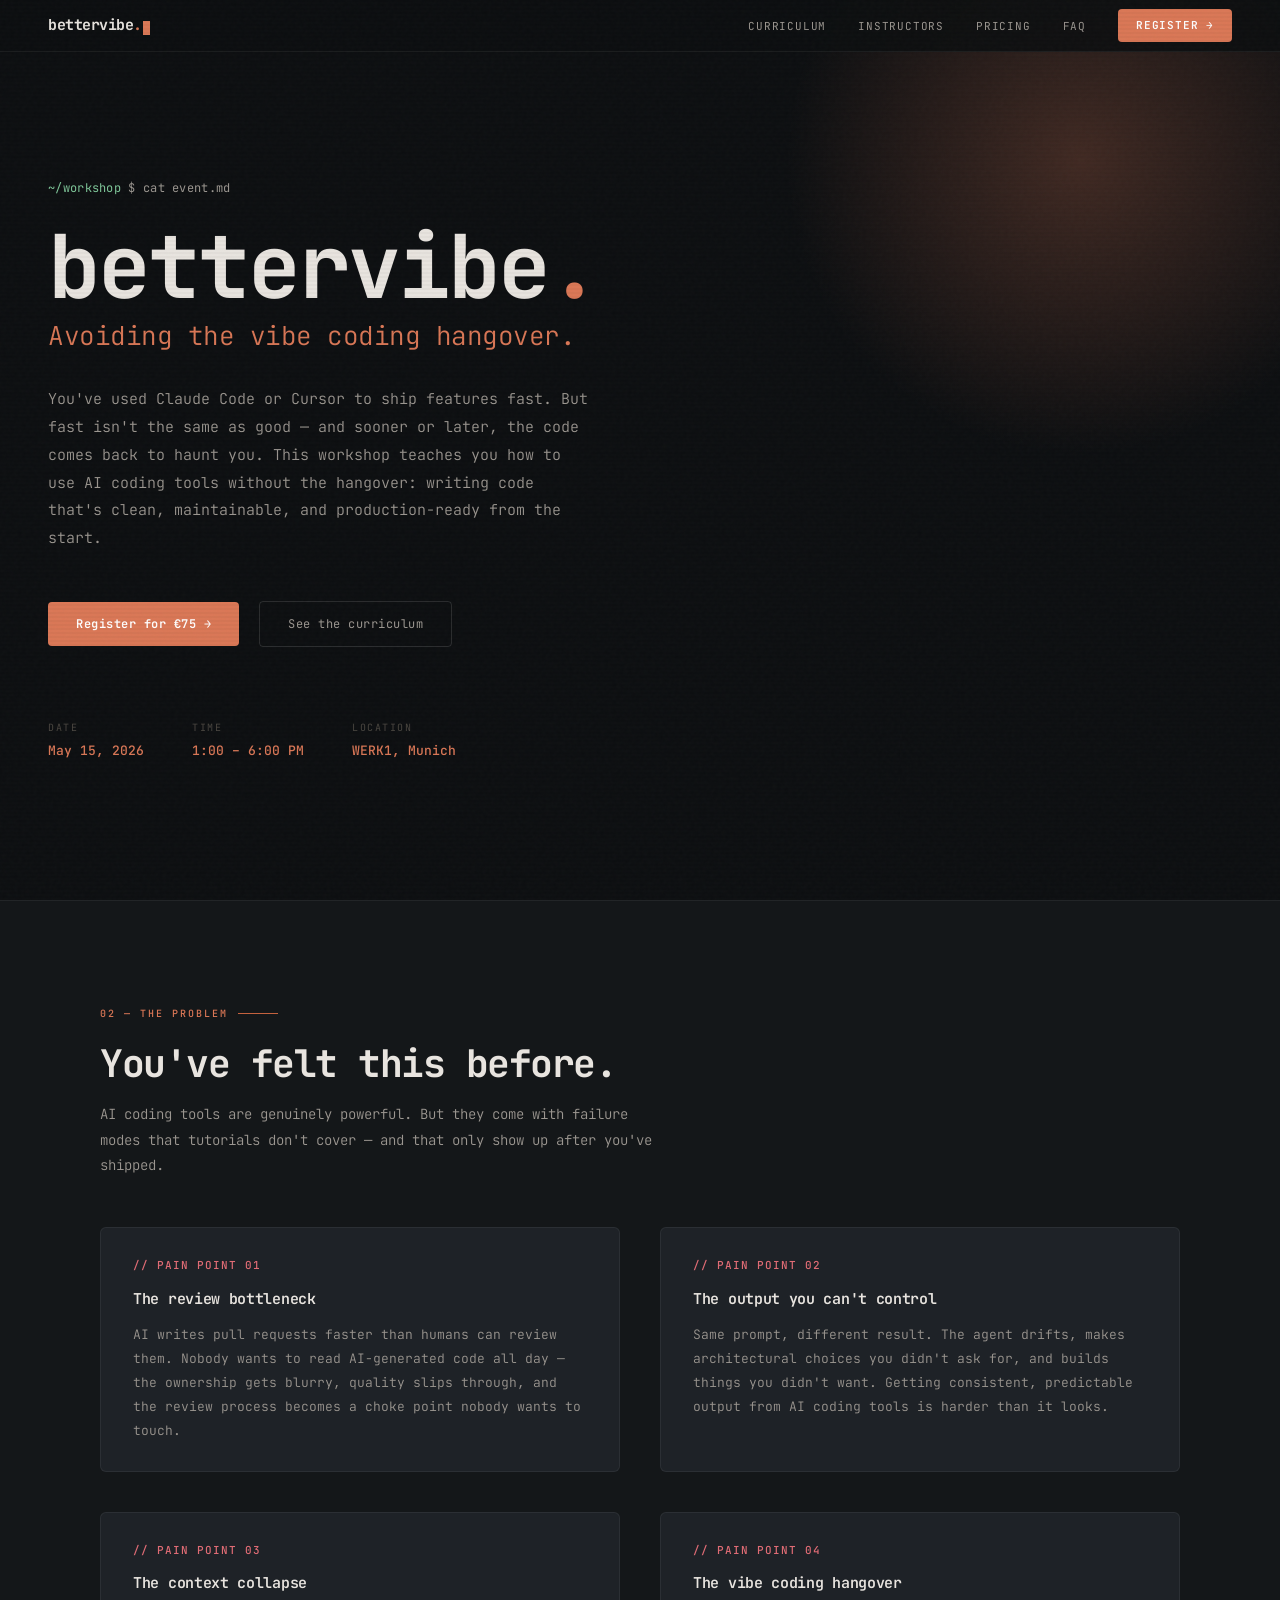
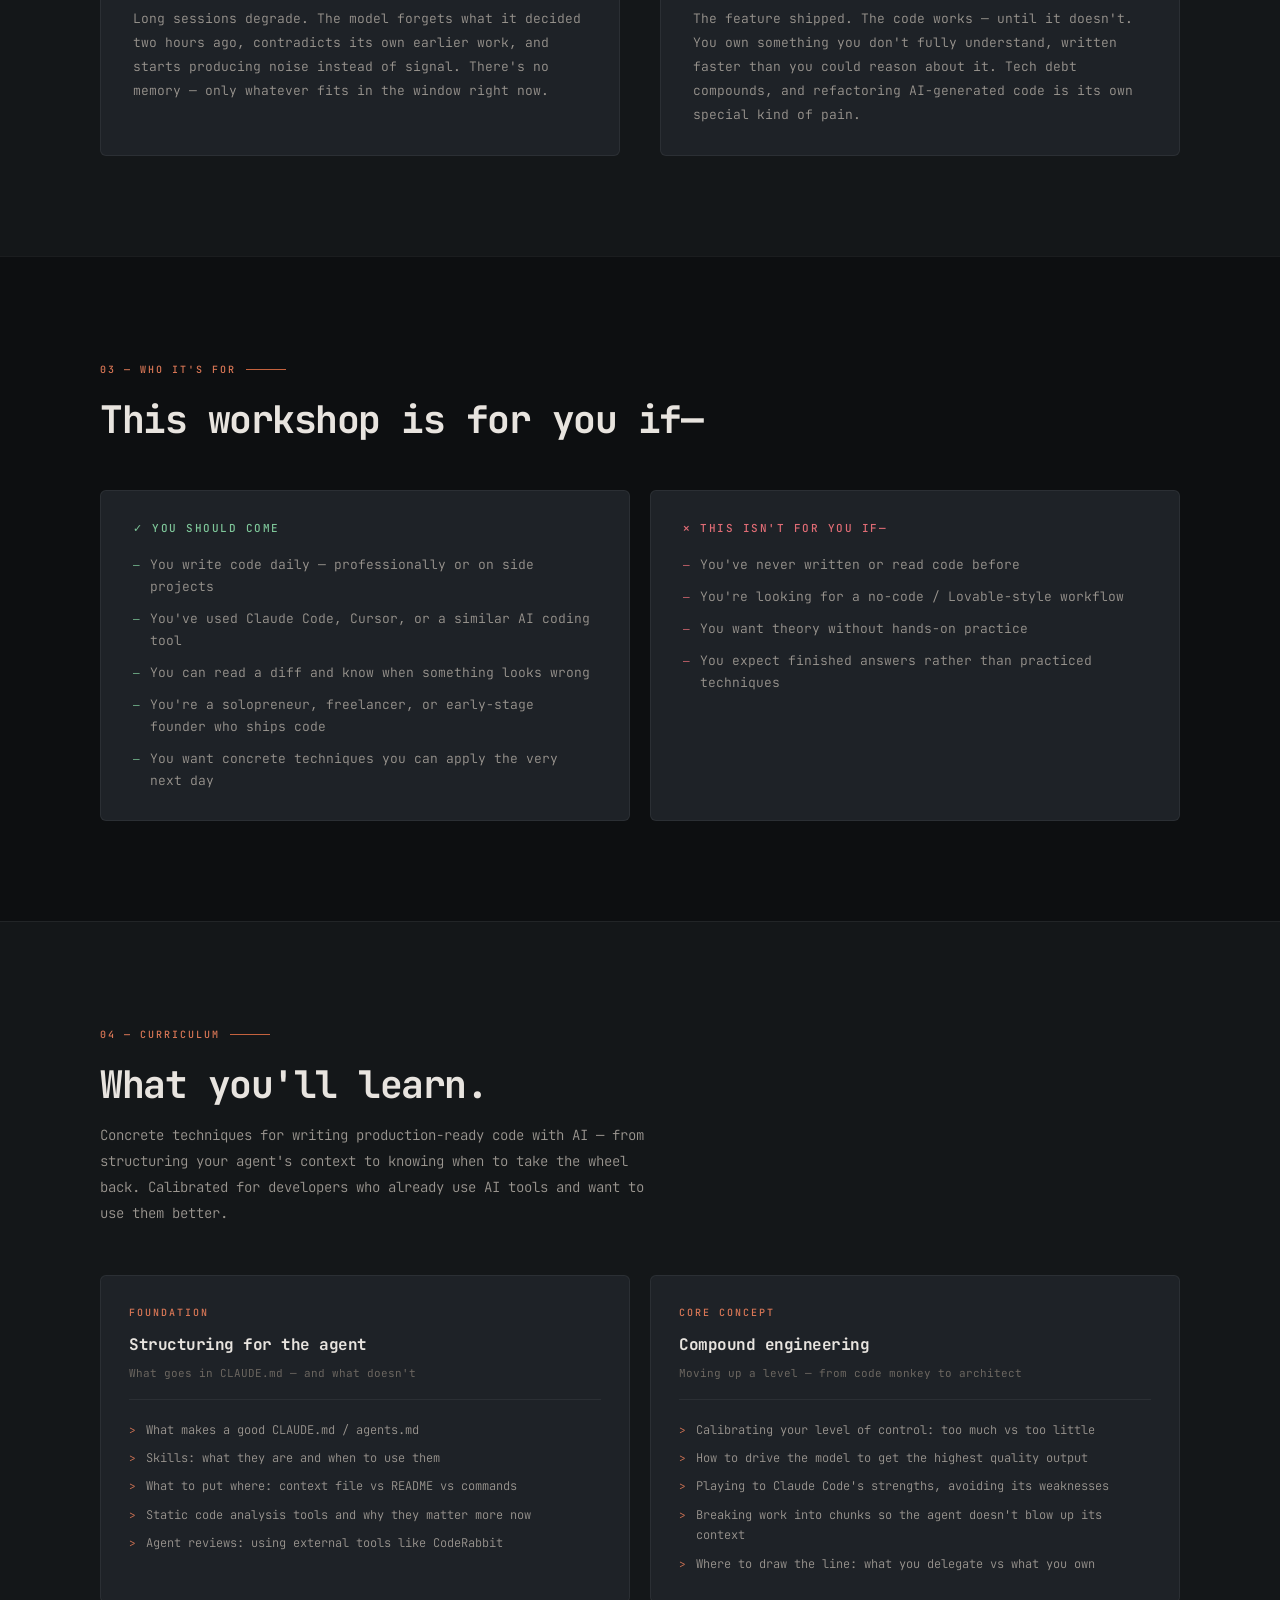
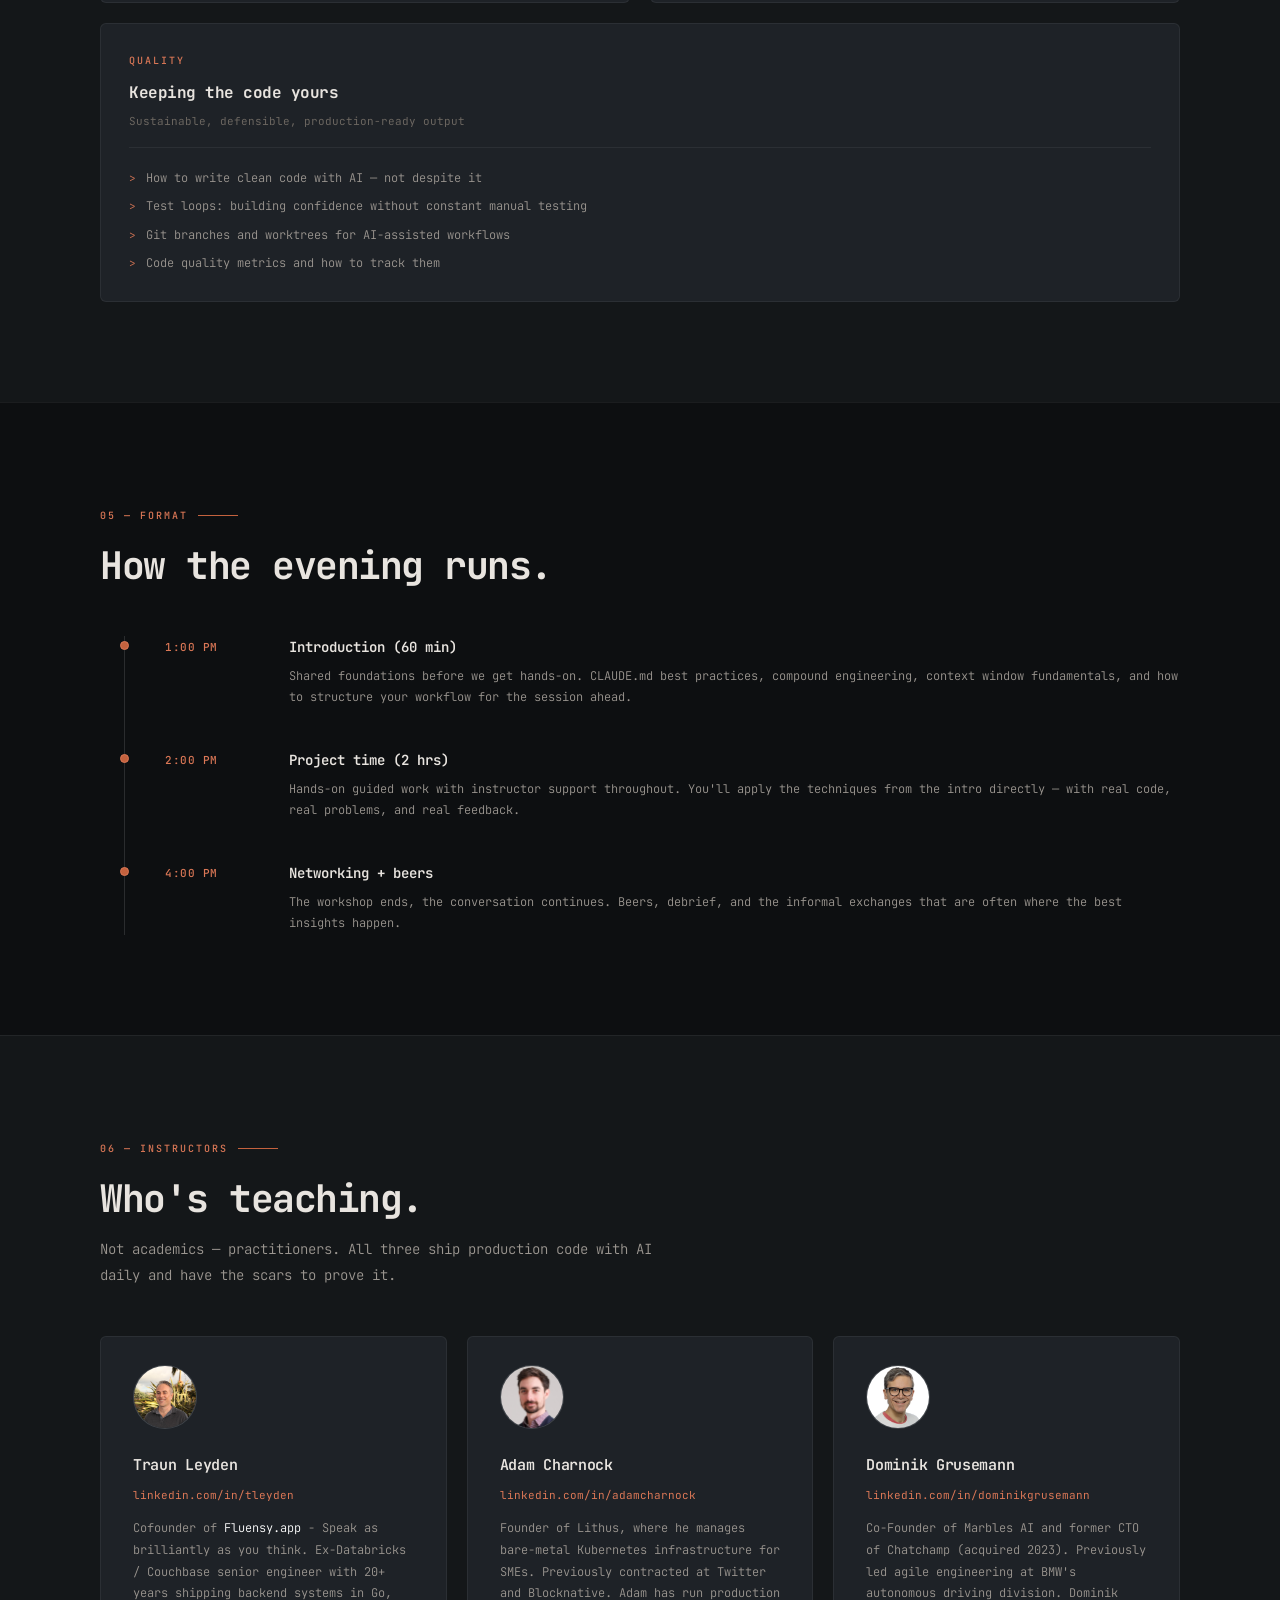
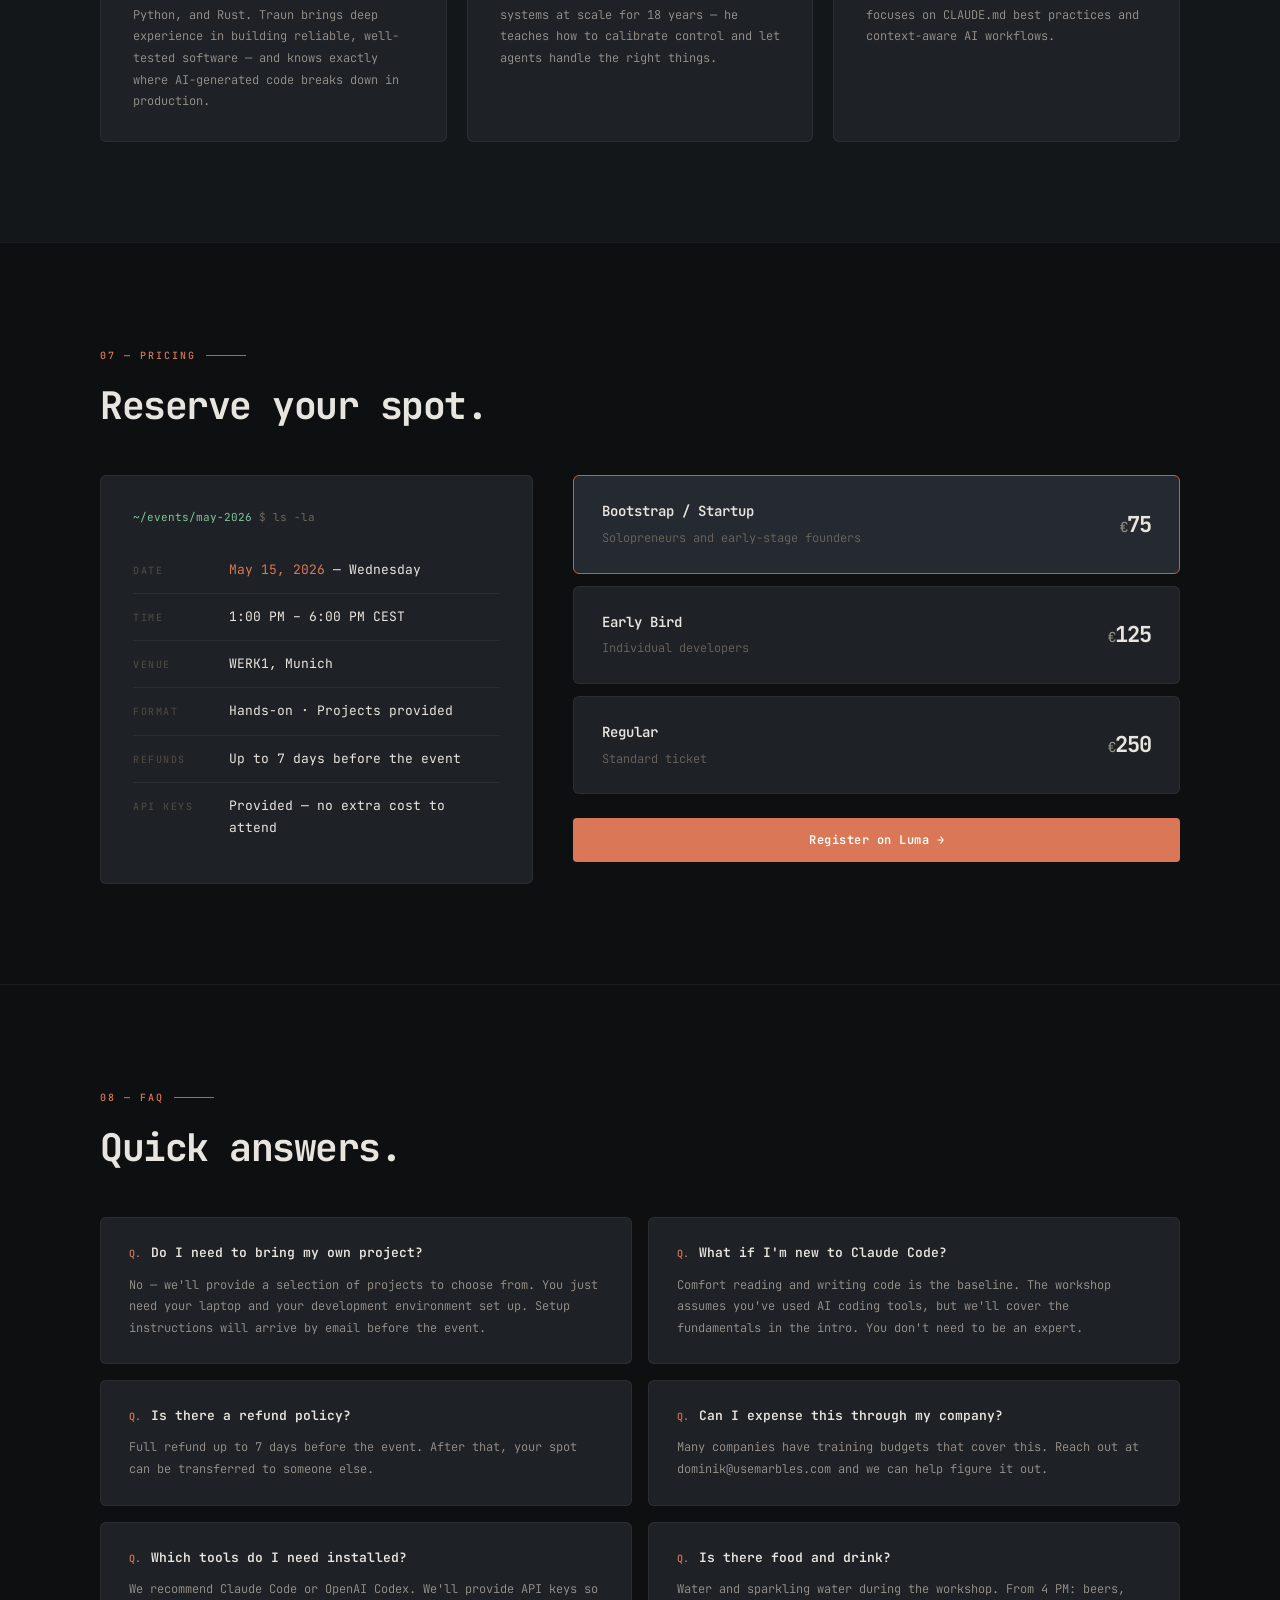
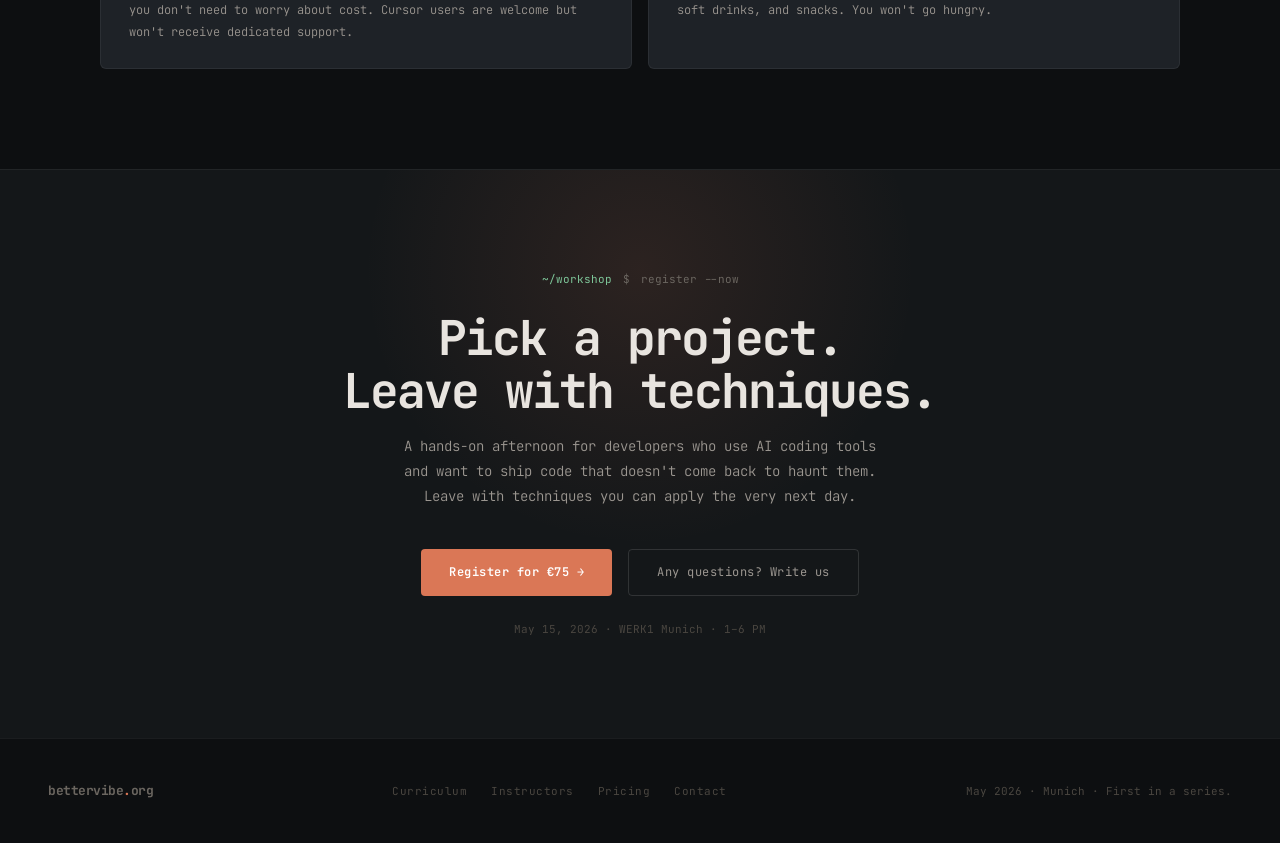
==== index.html @ 3767f537 "fix: correct navigation link and remove community section - update logo link to navigate to hero sec" ====
<!DOCTYPE html>
<html lang="en">
<head>
<meta charset="UTF-8">
<meta name="viewport" content="width=device-width, initial-scale=1.0">
<title>bettervibe — Write Production-Ready Code with AI</title>
<meta name="description" content="Avoiding the vibe coding hangover. A hands-on workshop for developers who use AI coding tools and want to ship production-ready code. May 15, 2026 · WERK1, Munich.">

<!-- Open Graph -->
<meta property="og:type"        content="website">
<meta property="og:url"         content="https://bettervibe.org">
<meta property="og:title"       content="bettervibe — Write Production-Ready Code with AI">
<meta property="og:description" content="Avoiding the vibe coding hangover. A hands-on workshop for developers who use Claude Code, Cursor, or similar AI tools. May 15, 2026 · WERK1, Munich.">
<meta property="og:image"       content="https://bettervibe.org/public/og-image.png">
<meta property="og:image:width"  content="1200">
<meta property="og:image:height" content="630">
<meta property="og:locale"      content="en_DE">
<meta property="og:site_name"   content="bettervibe">

<!-- Twitter / X Card -->
<meta name="twitter:card"        content="summary_large_image">
<meta name="twitter:title"       content="bettervibe — Write Production-Ready Code with AI">
<meta name="twitter:description" content="Avoiding the vibe coding hangover. Hands-on workshop · May 15, 2026 · WERK1, Munich.">
<meta name="twitter:image"       content="https://bettervibe.org/public/twitter-card.png">

<!-- Favicons -->
<link rel="icon"             type="image/svg+xml"  href="/public/favicon.svg">
<link rel="icon"             type="image/png" sizes="32x32" href="/public/favicon-32x32.png">
<link rel="icon"             type="image/png" sizes="16x16" href="/public/favicon-16x16.png">
<link rel="apple-touch-icon" sizes="180x180"  href="/public/apple-touch-icon.png">
<link rel="manifest"         href="/public/site.webmanifest">
<meta name="theme-color"    content="#0D0F11">

<link href="https://fonts.googleapis.com/css2?family=JetBrains+Mono:wght@300;400;500;600;700&display=swap" rel="stylesheet">
<style>
  :root {
    --bg-primary: #0D0F11;
    --bg-secondary: #141719;
    --bg-tertiary: #1A1D21;
    --bg-card: #1E2227;
    --bg-elevated: #252A30;
    --amber: #DA7756;
    --amber-light: #E8956F;
    --amber-dim: #C4623E;
    --amber-glow: rgba(218, 119, 86, 0.12);
    --amber-glow-strong: rgba(218, 119, 86, 0.25);
    --text-primary: #E8E4DF;
    --text-secondary: #9B9690;
    --text-tertiary: #6B6660;
    --text-muted: #4A4640;
    --green: #7EC699;
    --blue: #6BA3BE;
    --red: #E06C75;
    --border: rgba(255,255,255,0.06);
    --border-strong: rgba(255,255,255,0.12);
    --font: 'JetBrains Mono', monospace;
    --radius: 6px;
    --ease: cubic-bezier(0.4, 0, 0.2, 1);
  }

  a {
    color: #fff;
    text-decoration: none;
  }
  
  a:visited {
    color: #fff;
  }
  
  a:hover {
    color: var(--amber); /* optional hover color */
  }
  
  a:active {
    color: var(--amber-light);
  }

  *, *::before, *::after { margin: 0; padding: 0; box-sizing: border-box; }

  html {
    scroll-behavior: smooth;
    scrollbar-width: thin;
    scrollbar-color: var(--text-muted) var(--bg-secondary);
  }

  body {
    font-family: var(--font);
    background: var(--bg-primary);
    color: var(--text-primary);
    line-height: 1.7;
    font-size: 14px;
    -webkit-font-smoothing: antialiased;
    overflow-x: hidden;
  }

  /* ── CRT TEXTURE ── */
  body::before {
    content: '';
    position: fixed; inset: 0;
    background-image: url("data:image/svg+xml,%3Csvg viewBox='0 0 256 256' xmlns='http://www.w3.org/2000/svg'%3E%3Cfilter id='n'%3E%3CfeTurbulence type='fractalNoise' baseFrequency='0.9' numOctaves='4' stitchTiles='stitch'/%3E%3C/filter%3E%3Crect width='100%25' height='100%25' filter='url(%23n)' opacity='0.025'/%3E%3C/svg%3E");
    pointer-events: none; z-index: 9999;
  }

  /* ── SCANLINES ── */
  body::after {
    content: '';
    position: fixed; inset: 0;
    background: repeating-linear-gradient(0deg, transparent, transparent 2px, rgba(0,0,0,0.025) 2px, rgba(0,0,0,0.025) 4px);
    pointer-events: none; z-index: 9998;
  }

  /* ────────────────────────────────────────────
     NAV
  ──────────────────────────────────────────── */
  nav {
    position: fixed; top: 0; left: 0; right: 0; z-index: 100;
    background: rgba(13,15,17,0.88);
    backdrop-filter: blur(20px);
    border-bottom: 1px solid var(--border);
    height: 52px;
    display: flex; align-items: center; justify-content: space-between;
    padding: 0 48px;
  }

  .nav-logo {
    font-size: 15px; font-weight: 700; letter-spacing: -0.5px;
    color: var(--text-primary); text-decoration: none;
  }
  .nav-logo .dot { color: var(--amber); }
  .nav-logo .cursor {
    display: inline-block; width: 7px; height: 14px;
    background: var(--amber); margin-left: 1px;
    animation: blink 1s step-end infinite; vertical-align: text-bottom;
  }

  .nav-links {
    display: flex; gap: 32px; list-style: none; align-items: center;
  }
  .nav-links a {
    color: var(--text-secondary); text-decoration: none;
    font-size: 11px; font-weight: 400; letter-spacing: 0.8px; text-transform: uppercase;
    transition: color 0.2s var(--ease);
  }
  .nav-links a:hover { color: var(--amber); }

  .nav-cta {
    display: inline-flex; align-items: center;
    padding: 7px 18px;
    background: var(--amber); color: #fff !important;
    border-radius: 4px; font-size: 11px !important; font-weight: 600 !important;
    letter-spacing: 0.5px; text-transform: uppercase !important;
    transition: background 0.2s var(--ease) !important;
  }
  .nav-cta:hover { background: var(--amber-light) !important; color: #fff !important; }

  @keyframes blink { 50% { opacity: 0; } }

  /* ────────────────────────────────────────────
     SHARED LAYOUT
  ──────────────────────────────────────────── */
  section { padding: 100px 48px; border-top: 1px solid var(--border); position: relative; }

  .section-label {
    display: inline-flex; align-items: center; gap: 10px;
    font-size: 10px; font-weight: 500; letter-spacing: 2px; text-transform: uppercase;
    color: var(--amber); margin-bottom: 20px;
  }
  .section-label::after {
    content: ''; width: 40px; height: 1px; background: var(--amber-dim);
  }

  .section-title {
    font-size: clamp(26px, 3.5vw, 38px); font-weight: 700;
    letter-spacing: -1.5px; line-height: 1.15; color: var(--text-primary);
    margin-bottom: 16px;
  }

  .section-desc {
    font-size: 14px; color: var(--text-secondary); font-weight: 300;
    max-width: 560px; line-height: 1.85;
  }

  .max-w { max-width: 1080px; margin: 0 auto; }

  /* ────────────────────────────────────────────
     01 · HERO
  ──────────────────────────────────────────── */
  #hero {
    min-height: 100vh;
    display: flex; align-items: center;
    padding: 120px 48px 80px;
    border-top: none;
    position: relative; overflow: hidden;
  }

  .hero-glow {
    position: absolute; top: -160px; right: -120px;
    width: 640px; height: 640px;
    background: radial-gradient(circle, var(--amber-glow-strong) 0%, transparent 65%);
    pointer-events: none;
  }

  .hero-inner { max-width: 760px; }

  .hero-prompt {
    font-size: 12px; color: var(--text-tertiary); margin-bottom: 24px; letter-spacing: 0.3px;
  }
  .hero-prompt .path { color: var(--green); }
  .hero-prompt .cmd { color: var(--text-secondary); }

  .hero-wordmark {
    font-size: clamp(52px, 7vw, 88px); font-weight: 700;
    letter-spacing: -3px; line-height: 1; color: var(--text-primary);
    margin-bottom: 4px;
  }
  .hero-wordmark .dot { color: var(--amber); }

  .hero-tagline {
    font-size: clamp(18px, 2.2vw, 26px); font-weight: 300;
    color: var(--amber); letter-spacing: -0.5px; margin-bottom: 28px;
  }

  .hero-desc {
    font-size: 15px; color: var(--text-secondary); font-weight: 300;
    max-width: 540px; line-height: 1.85; margin-bottom: 48px;
  }

  .hero-actions {
    display: flex; align-items: center; gap: 20px; flex-wrap: wrap;
  }

  .btn-primary {
    display: inline-flex; align-items: center; gap: 8px;
    padding: 12px 28px; background: var(--amber); color: #fff;
    border: none; border-radius: 4px; cursor: pointer;
    font-family: var(--font); font-size: 12px; font-weight: 600; letter-spacing: 0.5px;
    text-decoration: none; transition: background 0.2s var(--ease);
  }
  .btn-primary:hover { background: var(--amber-light); }

  .btn-ghost {
    display: inline-flex; align-items: center; gap: 8px;
    padding: 12px 28px; background: transparent;
    border: 1px solid var(--border-strong); border-radius: 4px; cursor: pointer;
    font-family: var(--font); font-size: 12px; font-weight: 400; letter-spacing: 0.5px;
    color: var(--text-secondary); text-decoration: none;
    transition: border-color 0.2s var(--ease), color 0.2s var(--ease);
  }
  .btn-ghost:hover { border-color: var(--amber-dim); color: var(--amber); }

  .hero-meta {
    display: flex; gap: 48px; margin-top: 72px; flex-wrap: wrap;
  }
  .hero-meta-item .label {
    font-size: 10px; text-transform: uppercase; letter-spacing: 1.5px;
    color: var(--text-muted); margin-bottom: 4px;
  }
  .hero-meta-item .value {
    font-size: 13px; font-weight: 500; color: var(--amber);
  }

  /* ────────────────────────────────────────────
     02 · THE PROBLEM
  ──────────────────────────────────────────── */
  #problem { background: var(--bg-secondary); }

  .problem-grid {
    display: grid; grid-template-columns: 1fr 1fr; gap: 40px; margin-top: 48px;
  }

  .problem-card {
    background: var(--bg-card); border: 1px solid var(--border);
    border-radius: var(--radius); padding: 28px 32px;
    transition: border-color 0.2s var(--ease);
  }
  .problem-card:hover { border-color: var(--border-strong); }

  .problem-card .icon {
    font-size: 11px; font-weight: 500; letter-spacing: 1px; text-transform: uppercase;
    color: var(--red); margin-bottom: 12px;
  }
  .problem-card h3 {
    font-size: 15px; font-weight: 600; color: var(--text-primary);
    margin-bottom: 10px; letter-spacing: -0.3px;
  }
  .problem-card p { font-size: 13px; color: var(--text-secondary); font-weight: 300; line-height: 1.85; }

  /* ────────────────────────────────────────────
     03 · WHO IT'S FOR
  ──────────────────────────────────────────── */
  #audience { background: var(--bg-primary); }

  .audience-cols {
    display: grid; grid-template-columns: 1fr 1fr; gap: 20px; margin-top: 48px;
  }

  .audience-card {
    background: var(--bg-card); border: 1px solid var(--border);
    border-radius: var(--radius); padding: 28px 32px;
  }
  .audience-card h3 {
    font-size: 11px; font-weight: 500; letter-spacing: 1.5px; text-transform: uppercase;
    margin-bottom: 16px;
  }
  .audience-card.yes h3 { color: var(--green); }
  .audience-card.no  h3 { color: var(--red); }

  .audience-list {
    list-style: none; display: flex; flex-direction: column; gap: 10px;
  }
  .audience-list li {
    font-size: 13px; color: var(--text-secondary); font-weight: 300;
    display: flex; align-items: baseline; gap: 10px;
  }
  .audience-list li::before {
    content: '—'; font-size: 11px; flex-shrink: 0;
  }
  .audience-card.yes .audience-list li::before { color: var(--green); }
  .audience-card.no  .audience-list li::before { color: var(--red); }

  /* ────────────────────────────────────────────
     04 · CURRICULUM
  ──────────────────────────────────────────── */
  #curriculum { background: var(--bg-secondary); }

  .track-grid {
    display: grid; grid-template-columns: repeat(2, 1fr); gap: 20px; margin-top: 48px;
  }

  .track-card {
    background: var(--bg-card); border: 1px solid var(--border);
    border-radius: var(--radius); padding: 28px;
    transition: border-color 0.2s var(--ease);
  }
  .track-card:hover { border-color: var(--border-strong); }
  .track-card:last-child:nth-child(odd) { grid-column: 1 / -1; }

  .track-number {
    font-size: 10px; letter-spacing: 2px; text-transform: uppercase;
    color: var(--amber); margin-bottom: 10px; font-weight: 500;
  }
  .track-card h3 {
    font-size: 16px; font-weight: 700; color: var(--text-primary);
    letter-spacing: -0.5px; margin-bottom: 6px;
  }
  .track-card .track-subtitle {
    font-size: 11px; color: var(--text-tertiary); margin-bottom: 20px;
    padding-bottom: 16px; border-bottom: 1px solid var(--border);
  }
  .track-items {
    list-style: none; display: flex; flex-direction: column; gap: 8px;
  }
  .track-items li {
    font-size: 12px; color: var(--text-secondary); font-weight: 300;
    display: flex; gap: 10px; align-items: baseline;
  }
  .track-items li::before { content: '>'; color: var(--amber); font-size: 11px; }

  /* ────────────────────────────────────────────
     05 · FORMAT
  ──────────────────────────────────────────── */
  #format { background: var(--bg-primary); }

  .format-timeline {
    display: flex; flex-direction: column;
    border-left: 1px solid var(--border-strong);
    margin-left: 24px; margin-top: 48px;
  }

  .timeline-item {
    display: grid; grid-template-columns: 100px 1fr;
    gap: 24px; padding: 0 0 40px 40px; position: relative;
  }
  .timeline-item:last-child { padding-bottom: 0; }

  .timeline-item::before {
    content: ''; position: absolute;
    left: -5px; top: 5px;
    width: 9px; height: 9px;
    background: var(--amber-dim); border-radius: 50%;
    border: 1px solid var(--amber);
  }

  .timeline-time {
    font-size: 11px; font-weight: 500; color: var(--amber);
    letter-spacing: 0.5px; padding-top: 2px;
  }

  .timeline-content h3 {
    font-size: 14px; font-weight: 600; color: var(--text-primary);
    margin-bottom: 6px;
  }
  .timeline-content p {
    font-size: 12px; color: var(--text-secondary); font-weight: 300; line-height: 1.8;
  }

  /* ────────────────────────────────────────────
     06 · INSTRUCTORS
  ──────────────────────────────────────────── */
  #instructors { background: var(--bg-secondary); }

  .instructor-grid {
    display: grid; grid-template-columns: repeat(3, 1fr); gap: 20px; margin-top: 48px;
  }

  .instructor-card {
    background: var(--bg-card); border: 1px solid var(--border);
    border-radius: var(--radius); padding: 28px 32px;
    transition: border-color 0.2s var(--ease);
  }
  .instructor-card:hover { border-color: var(--border-strong); }

  .instructor-avatar {
    width: 64px; height: 64px; border-radius: 50%;
    background: var(--bg-elevated); border: 1px solid var(--border-strong);
    margin-bottom: 16px; object-fit: cover;
  }

  .instructor-card h3 {
    font-size: 15px; font-weight: 600; color: var(--text-primary);
    letter-spacing: -0.3px; margin-bottom: 4px;
  }

  .instructor-handle {
    font-size: 11px; color: var(--amber); margin-bottom: 14px;
    text-decoration: none; display: inline-block;
  }
  .instructor-handle:hover { color: var(--amber-light); }

  .instructor-card p {
    font-size: 12px; color: var(--text-secondary); font-weight: 300; line-height: 1.8;
  }

  /* ────────────────────────────────────────────
     07 · PRICING & EVENT
  ──────────────────────────────────────────── */
  #pricing { background: var(--bg-primary); }

  .pricing-layout {
    display: grid; grid-template-columns: 1fr 1.4fr; gap: 40px; margin-top: 48px;
    align-items: start;
  }

  .event-details {
    background: var(--bg-card); border: 1px solid var(--border);
    border-radius: var(--radius); padding: 32px;
  }

  .event-terminal {
    font-size: 11px; color: var(--text-tertiary); margin-bottom: 20px;
  }
  .event-terminal .path { color: var(--green); }

  .event-row {
    display: flex; align-items: baseline; gap: 16px;
    padding: 12px 0; border-bottom: 1px solid var(--border);
  }
  .event-row:last-child { border-bottom: none; }
  .event-row .key {
    font-size: 10px; letter-spacing: 1.5px; text-transform: uppercase;
    color: var(--text-muted); font-weight: 500; flex: 0 0 80px;
  }
  .event-row .val {
    font-size: 13px; color: var(--text-primary); font-weight: 400;
  }
  .event-row .val .amber { color: var(--amber); }

  .pricing-tiers { display: flex; flex-direction: column; gap: 12px; }

  .tier-card {
    background: var(--bg-card); border: 1px solid var(--border);
    border-radius: var(--radius); padding: 24px 28px;
    display: flex; justify-content: space-between; align-items: center;
    transition: border-color 0.2s var(--ease);
  }
  .tier-card:hover { border-color: var(--border-strong); }
  .tier-card.featured { border-color: var(--amber-dim); background: var(--bg-elevated); }

  .tier-left h3 { font-size: 14px; font-weight: 600; color: var(--text-primary); margin-bottom: 4px; }
  .tier-left p  { font-size: 12px; color: var(--text-tertiary); font-weight: 300; }
  .tier-badge {
    font-size: 9px; font-weight: 600; letter-spacing: 1.5px; text-transform: uppercase;
    color: var(--amber); background: var(--amber-glow);
    border: 1px solid var(--amber-dim); border-radius: 3px;
    padding: 2px 8px; margin-left: 10px; vertical-align: middle;
  }

  .tier-price {
    text-align: right;
  }
  .tier-price .amount {
    font-size: 22px; font-weight: 700; color: var(--text-primary); letter-spacing: -1px;
  }
  .tier-price .amount .currency { font-size: 14px; font-weight: 400; color: var(--text-secondary); }
  .tier-price .slots { font-size: 10px; color: var(--text-muted); margin-top: 2px; }

  .pricing-cta { margin-top: 24px; }

  /* ────────────────────────────────────────────
     08 · SOCIAL PROOF / COMMUNITY
  ──────────────────────────────────────────── */
  #community { background: var(--bg-secondary); }

  .community-inner {
    display: grid; grid-template-columns: 1.2fr 1fr; gap: 60px;
    align-items: center; margin-top: 48px;
  }

  .community-stat {
    display: flex; flex-direction: column; gap: 6px; margin-bottom: 32px;
  }
  .stat-number {
    font-size: clamp(40px, 5vw, 60px); font-weight: 700;
    letter-spacing: -2px; color: var(--text-primary); line-height: 1;
  }
  .stat-number .amber { color: var(--amber); }
  .stat-label { font-size: 12px; color: var(--text-secondary); font-weight: 300; }

  .sponsor-label {
    font-size: 10px; letter-spacing: 2px; text-transform: uppercase;
    color: var(--text-muted); margin-bottom: 16px;
  }
  .sponsor-logos {
    display: flex; gap: 12px; align-items: center; flex-wrap: wrap;
  }
  .sponsor-tag {
    padding: 8px 16px;
    background: var(--bg-card); border: 1px solid var(--border);
    border-radius: var(--radius);
    font-size: 12px; color: var(--text-secondary); font-weight: 400;
  }

  .quote-card {
    background: var(--bg-card); border: 1px solid var(--border);
    border-left: 3px solid var(--amber-dim);
    border-radius: var(--radius); padding: 28px;
  }
  .quote-card blockquote {
    font-size: 14px; color: var(--text-secondary); font-weight: 300;
    line-height: 1.85; font-style: italic; margin-bottom: 16px;
  }
  .quote-card .author {
    font-size: 11px; color: var(--amber); font-weight: 500;
  }
  .quote-card .role {
    font-size: 11px; color: var(--text-muted); margin-top: 2px;
  }

  /* ────────────────────────────────────────────
     09 · FAQ
  ──────────────────────────────────────────── */
  #faq { background: var(--bg-primary); }

  .faq-grid {
    display: grid; grid-template-columns: 1fr 1fr; gap: 16px; margin-top: 48px;
  }

  .faq-item {
    background: var(--bg-card); border: 1px solid var(--border);
    border-radius: var(--radius); padding: 24px 28px;
    transition: border-color 0.2s var(--ease);
  }
  .faq-item:hover { border-color: var(--border-strong); }

  .faq-q {
    font-size: 13px; font-weight: 600; color: var(--text-primary);
    margin-bottom: 10px; display: flex; gap: 10px; align-items: baseline;
  }
  .faq-q::before { content: 'Q.'; color: var(--amber); font-size: 10px; font-weight: 500; flex-shrink: 0; }

  .faq-a { font-size: 12px; color: var(--text-secondary); font-weight: 300; line-height: 1.8; }

  /* ────────────────────────────────────────────
     10 · FINAL CTA
  ──────────────────────────────────────────── */
  #final-cta {
    background: var(--bg-secondary);
    text-align: center; position: relative; overflow: hidden;
  }
  #final-cta::before {
    content: '';
    position: absolute; top: -200px; left: 50%; transform: translateX(-50%);
    width: 600px; height: 600px;
    background: radial-gradient(circle, var(--amber-glow) 0%, transparent 65%);
    pointer-events: none;
  }

  .cta-terminal {
    font-size: 11px; color: var(--text-tertiary); margin-bottom: 24px;
    display: flex; justify-content: center; gap: 4px; align-items: center;
  }
  .cta-terminal .path { color: var(--green); }

  .cta-title {
    font-size: clamp(28px, 4vw, 48px); font-weight: 700;
    letter-spacing: -2px; line-height: 1.1; margin-bottom: 16px;
  }

  .cta-sub {
    font-size: 14px; color: var(--text-secondary); font-weight: 300;
    max-width: 480px; margin: 0 auto 40px; line-height: 1.8;
  }

  /* ────────────────────────────────────────────
     FOOTER
  ──────────────────────────────────────────── */
  footer {
    padding: 40px 48px;
    border-top: 1px solid var(--border);
    display: flex; justify-content: space-between; align-items: center;
    flex-wrap: wrap; gap: 16px;
  }

  .footer-left {
    font-size: 13px; font-weight: 700; letter-spacing: -0.5px;
    color: var(--text-tertiary);
  }
  .footer-left .dot { color: var(--amber); }

  .footer-links {
    display: flex; gap: 24px; list-style: none;
  }
  .footer-links a {
    font-size: 11px; color: var(--text-muted); text-decoration: none;
    letter-spacing: 0.5px;
    transition: color 0.2s;
  }
  .footer-links a:hover { color: var(--amber); }

  .footer-right {
    font-size: 11px; color: var(--text-muted);
  }

  /* ────────────────────────────────────────────
     RESPONSIVE
  ──────────────────────────────────────────── */
  @media (max-width: 900px) {
    nav { padding: 0 24px; }
    .nav-links li:not(:last-child) { display: none; }
    section { padding: 72px 24px; }
    #hero { padding: 100px 24px 60px; }
    .problem-grid, .audience-cols,
    .instructor-grid, .pricing-layout, .community-inner,
    .faq-grid { grid-template-columns: 1fr; }
    .track-grid { grid-template-columns: 1fr; }
    .hero-meta { gap: 24px; }
    .timeline-item {
      grid-template-columns: 1fr;
      gap: 4px;
      padding-left: 28px;
    }
    .format-timeline { margin-left: 12px; }
    .tier-card { flex-direction: column; align-items: flex-start; gap: 8px; }
    .tier-price { text-align: left; }
    footer { padding: 32px 24px; flex-direction: column; align-items: flex-start; }
  }

  @media (max-width: 480px) {
    nav { padding: 0 16px; }
    section { padding: 56px 16px; }
    #hero { padding: 80px 16px 48px; }
    .hero-wordmark { letter-spacing: -2px; }
    .hero-desc { font-size: 14px; }
    .hero-actions { gap: 12px; }
    .hero-meta { gap: 16px; margin-top: 48px; }
    .problem-card { padding: 20px 24px; }
    .track-card { padding: 20px; }
    .instructor-card { padding: 20px 24px; }
    .event-details { padding: 24px; }
    .tier-card { padding: 20px; }
    .faq-item { padding: 20px; }
    footer { padding: 24px 16px; }
  }
</style>
</head>
<body>

<!-- ───────────────────────────────────────────
     NAV
──────────────────────────────────────────── -->
<nav>
  <a href="#hero" class="nav-logo">bettervibe<span class="dot">.</span><span class="cursor"></span></a>
  <ul class="nav-links">
    <li><a href="#curriculum">Curriculum</a></li>
    <li><a href="#instructors">Instructors</a></li>
    <li><a href="#pricing">Pricing</a></li>
    <li><a href="#faq">FAQ</a></li>
    <li><a href="https://luma.com/lj9niymo" class="nav-cta">Register →</a></li>
  </ul>
</nav>

<!-- ───────────────────────────────────────────
     01 · HERO
──────────────────────────────────────────── -->
<section id="hero">
  <div class="hero-glow"></div>
  <div class="hero-inner">
    <div class="hero-prompt">
      <span class="path">~/workshop</span> <span class="cmd">$ cat event.md</span>
    </div>

    <div class="hero-wordmark">bettervibe<span class="dot">.</span></div>
    <div class="hero-tagline">Avoiding the vibe coding hangover.</div>

    <p class="hero-desc">
      You've used Claude Code or Cursor to ship features fast. But fast isn't the same as good —
      and sooner or later, the code comes back to haunt you. This workshop teaches you how to
      use AI coding tools without the hangover: writing code that's clean, maintainable, and
      production-ready from the start.
    </p>

    <div class="hero-actions">
      <a href="https://luma.com/lj9niymo" class="btn-primary">Register for €75 →</a>
      <a href="#curriculum" class="btn-ghost">See the curriculum</a>
    </div>

    <div class="hero-meta">
      <div class="hero-meta-item">
        <div class="label">Date</div>
        <div class="value">May 15, 2026</div>
      </div>
      <div class="hero-meta-item">
        <div class="label">Time</div>
        <div class="value">1:00 – 6:00 PM</div>
      </div>
      <div class="hero-meta-item">
        <div class="label">Location</div>
        <div class="value">WERK1, Munich</div>
      </div>
    </div>
  </div>
</section>

<!-- ───────────────────────────────────────────
     02 · THE PROBLEM
──────────────────────────────────────────── -->
<section id="problem">
  <div class="max-w">
    <div class="section-label">02 — The problem</div>
    <h2 class="section-title">You've felt this before.</h2>
    <p class="section-desc">
      AI coding tools are genuinely powerful. But they come with failure modes that tutorials
      don't cover — and that only show up after you've shipped.
    </p>

    <div class="problem-grid">
      <div class="problem-card">
        <div class="icon">// pain point 01</div>
        <h3>The review bottleneck</h3>
        <p>AI writes pull requests faster than humans can review them. Nobody wants to read AI-generated code all day — the ownership gets blurry, quality slips through, and the review process becomes a choke point nobody wants to touch.</p>
      </div>
      <div class="problem-card">
        <div class="icon">// pain point 02</div>
        <h3>The output you can't control</h3>
        <p>Same prompt, different result. The agent drifts, makes architectural choices you didn't ask for, and builds things you didn't want. Getting consistent, predictable output from AI coding tools is harder than it looks.</p>
      </div>
      <div class="problem-card">
        <div class="icon">// pain point 03</div>
        <h3>The context collapse</h3>
        <p>Long sessions degrade. The model forgets what it decided two hours ago, contradicts its own earlier work, and starts producing noise instead of signal. There's no memory — only whatever fits in the window right now.</p>
      </div>
      <div class="problem-card">
        <div class="icon">// pain point 04</div>
        <h3>The vibe coding hangover</h3>
        <p>The feature shipped. The code works — until it doesn't. You own something you don't fully understand, written faster than you could reason about it. Tech debt compounds, and refactoring AI-generated code is its own special kind of pain.</p>
      </div>
    </div>
  </div>
</section>

<!-- ───────────────────────────────────────────
     03 · WHO IT'S FOR
──────────────────────────────────────────── -->
<section id="audience">
  <div class="max-w">
    <div class="section-label">03 — Who it's for</div>
    <h2 class="section-title">This workshop is for you if—</h2>

    <div class="audience-cols">
      <div class="audience-card yes">
        <h3>✓ You should come</h3>
        <ul class="audience-list">
          <li>You write code daily — professionally or on side projects</li>
          <li>You've used Claude Code, Cursor, or a similar AI coding tool</li>
          <li>You can read a diff and know when something looks wrong</li>
          <li>You're a solopreneur, freelancer, or early-stage founder who ships code</li>
          <li>You want concrete techniques you can apply the very next day</li>
        </ul>
      </div>
      <div class="audience-card no">
        <h3>✕ This isn't for you if—</h3>
        <ul class="audience-list">
          <li>You've never written or read code before</li>
          <li>You're looking for a no-code / Lovable-style workflow</li>
          <li>You want theory without hands-on practice</li>
          <li>You expect finished answers rather than practiced techniques</li>
        </ul>
      </div>
    </div>
  </div>
</section>

<!-- ───────────────────────────────────────────
     04 · CURRICULUM
──────────────────────────────────────────── -->
<section id="curriculum">
  <div class="max-w">
    <div class="section-label">04 — Curriculum</div>
    <h2 class="section-title">What you'll learn.</h2>
    <p class="section-desc">
      Concrete techniques for writing production-ready code with AI — from structuring your
      agent's context to knowing when to take the wheel back. Calibrated for developers who
      already use AI tools and want to use them better.
    </p>

    <div class="track-grid">
      <div class="track-card">
        <div class="track-number">Foundation</div>
        <h3>Structuring for the agent</h3>
        <p class="track-subtitle">What goes in CLAUDE.md — and what doesn't</p>
        <ul class="track-items">
          <li>What makes a good CLAUDE.md / agents.md</li>
          <li>Skills: what they are and when to use them</li>
          <li>What to put where: context file vs README vs commands</li>
          <li>Static code analysis tools and why they matter more now</li>
          <li>Agent reviews: using external tools like CodeRabbit</li>
        </ul>
      </div>
      <div class="track-card">
        <div class="track-number">Core concept</div>
        <h3>Compound engineering</h3>
        <p class="track-subtitle">Moving up a level — from code monkey to architect</p>
        <ul class="track-items">
          <li>Calibrating your level of control: too much vs too little</li>
          <li>How to drive the model to get the highest quality output</li>
          <li>Playing to Claude Code's strengths, avoiding its weaknesses</li>
          <li>Breaking work into chunks so the agent doesn't blow up its context</li>
          <li>Where to draw the line: what you delegate vs what you own</li>
        </ul>
      </div>
      <div class="track-card">
        <div class="track-number">Quality</div>
        <h3>Keeping the code yours</h3>
        <p class="track-subtitle">Sustainable, defensible, production-ready output</p>
        <ul class="track-items">
          <li>How to write clean code with AI — not despite it</li>
          <li>Test loops: building confidence without constant manual testing</li>
          <li>Git branches and worktrees for AI-assisted workflows</li>
          <li>Code quality metrics and how to track them</li>
        </ul>
      </div>
    </div>

  </div>
</section>

<!-- ───────────────────────────────────────────
     05 · FORMAT
──────────────────────────────────────────── -->
<section id="format">
  <div class="max-w">
    <div class="section-label">05 — Format</div>
    <h2 class="section-title">How the evening runs.</h2>

    <div class="format-timeline">
      <div class="timeline-item">
        <div class="timeline-time">1:00 PM</div>
        <div class="timeline-content">
          <h3>Introduction (60 min)</h3>
          <p>Shared foundations before we get hands-on. CLAUDE.md best practices, compound engineering, context window fundamentals, and how to structure your workflow for the session ahead.</p>
        </div>
      </div>
      <div class="timeline-item">
        <div class="timeline-time">2:00 PM</div>
        <div class="timeline-content">
          <h3>Project time (2 hrs)</h3>
          <p>Hands-on guided work with instructor support throughout. You'll apply the techniques from the intro directly — with real code, real problems, and real feedback.</p>
        </div>
      </div>
      <div class="timeline-item">
        <div class="timeline-time">4:00 PM</div>
        <div class="timeline-content">
          <h3>Networking + beers</h3>
          <p>The workshop ends, the conversation continues. Beers, debrief, and the informal exchanges that are often where the best insights happen.</p>
        </div>
      </div>
    </div>
  </div>
</section>

<!-- ───────────────────────────────────────────
     06 · INSTRUCTORS
──────────────────────────────────────────── -->
<section id="instructors">
  <div class="max-w">
    <div class="section-label">06 — Instructors</div>
    <h2 class="section-title">Who's teaching.</h2>
    <p class="section-desc">
      Not academics — practitioners. All three ship production code with AI daily and have the scars to prove it.
    </p>

    <div class="instructor-grid">
      <div class="instructor-card">
        <img src="public/traun-leyden.jpg" alt="Traun Leyden" class="instructor-avatar">
        <h3>Traun Leyden</h3>
        <a href="https://www.linkedin.com/in/tleyden/" class="instructor-handle" target="_blank">linkedin.com/in/tleyden</a>
        <p>Cofounder of <a href="https://fluensy.app/">Fluensy.app</a> - Speak as brilliantly as you think. Ex-Databricks / Couchbase senior engineer with 20+ years shipping backend systems in Go, Python, and Rust. Traun brings deep experience in building reliable, well-tested software — and knows exactly where AI-generated code breaks down in production.</p>
      </div>
      <div class="instructor-card">
        <img src="public/adam-charnock.jpg" alt="Adam Charnock" class="instructor-avatar">
        <h3>Adam Charnock</h3>
        <a href="https://www.linkedin.com/in/adamcharnock/" class="instructor-handle" target="_blank">linkedin.com/in/adamcharnock</a>
        <p>Founder of Lithus, where he manages bare-metal Kubernetes infrastructure for SMEs. Previously contracted at Twitter and Blocknative. Adam has run production systems at scale for 18 years — he teaches how to calibrate control and let agents handle the right things.</p>
      </div>
      <div class="instructor-card">
        <img src="public/dominik-grusemann.jpg" alt="Dominik Grusemann" class="instructor-avatar">
        <h3>Dominik Grusemann</h3>
        <a href="https://www.linkedin.com/in/dominikgrusemann/" class="instructor-handle" target="_blank">linkedin.com/in/dominikgrusemann</a>
        <p>Co-Founder of Marbles AI and former CTO of Chatchamp (acquired 2023). Previously led agile engineering at BMW's autonomous driving division. Dominik focuses on CLAUDE.md best practices and context-aware AI workflows.</p>
      </div>
    </div>
  </div>
</section>

<!-- ───────────────────────────────────────────
     07 · PRICING & EVENT DETAILS
──────────────────────────────────────────── -->
<section id="pricing">
  <div class="max-w">
    <div class="section-label">07 — Pricing</div>
    <h2 class="section-title">Reserve your spot.</h2>

    <div class="pricing-layout">

      <div class="event-details">
        <div class="event-terminal">
          <span class="path">~/events/may-2026</span> $ ls -la
        </div>
        <div class="event-row">
          <span class="key">Date</span>
          <span class="val"><span class="amber">May 15, 2026</span> — Wednesday</span>
        </div>
        <div class="event-row">
          <span class="key">Time</span>
          <span class="val">1:00 PM – 6:00 PM CEST</span>
        </div>
        <div class="event-row">
          <span class="key">Venue</span>
          <span class="val">WERK1, Munich</span>
        </div>
        <div class="event-row">
          <span class="key">Format</span>
          <span class="val">Hands-on · Projects provided</span>
        </div>
        <div class="event-row">
          <span class="key">Refunds</span>
          <span class="val">Up to 7 days before the event</span>
        </div>
        <div class="event-row">
          <span class="key">API keys</span>
          <span class="val">Provided — no extra cost to attend</span>
        </div>
      </div>

      <div>
        <div class="pricing-tiers">
          <div class="tier-card featured">
            <div class="tier-left">
              <h3>Bootstrap / Startup</h3>
              <p>Solopreneurs and early-stage founders</p>
            </div>
            <div class="tier-price">
              <div class="amount"><span class="currency">€</span>75</div>

            </div>
          </div>
          <div class="tier-card">
            <div class="tier-left">
              <h3>Early Bird</h3>
              <p>Individual developers</p>
            </div>
            <div class="tier-price">
              <div class="amount"><span class="currency">€</span>125</div>
            </div>
          </div>
          <div class="tier-card">
            <div class="tier-left">
              <h3>Regular</h3>
              <p>Standard ticket</p>
            </div>
            <div class="tier-price">
              <div class="amount"><span class="currency">€</span>250</div>
            </div>
          </div>
        </div>
        <div class="pricing-cta">
          <a href="https://luma.com/lj9niymo" class="btn-primary" style="width: 100%; justify-content: center;">Register on Luma →</a>
        </div>
      </div>
    </div>
  </div>
</section>

<!-- ───────────────────────────────────────────
     08 · FAQ
──────────────────────────────────────────── -->
<section id="faq">
  <div class="max-w">
    <div class="section-label">08 — FAQ</div>
    <h2 class="section-title">Quick answers.</h2>

    <div class="faq-grid">
      <div class="faq-item">
        <div class="faq-q">Do I need to bring my own project?</div>
        <div class="faq-a">No — we'll provide a selection of projects to choose from. You just need your laptop and your development environment set up. Setup instructions will arrive by email before the event.</div>
      </div>
      <div class="faq-item">
        <div class="faq-q">What if I'm new to Claude Code?</div>
        <div class="faq-a">Comfort reading and writing code is the baseline. The workshop assumes you've used AI coding tools, but we'll cover the fundamentals in the intro. You don't need to be an expert.</div>
      </div>
      <div class="faq-item">
        <div class="faq-q">Is there a refund policy?</div>
        <div class="faq-a">Full refund up to 7 days before the event. After that, your spot can be transferred to someone else.</div>
      </div>
      <div class="faq-item">
        <div class="faq-q">Can I expense this through my company?</div>
        <div class="faq-a">Many companies have training budgets that cover this. Reach out at dominik@usemarbles.com and we can help figure it out.</div>
      </div>
      <div class="faq-item">
        <div class="faq-q">Which tools do I need installed?</div>
        <div class="faq-a">We recommend Claude Code or OpenAI Codex. We'll provide API keys so you don't need to worry about cost. Cursor users are welcome but won't receive dedicated support.</div>
      </div>
      <div class="faq-item">
        <div class="faq-q">Is there food and drink?</div>
        <div class="faq-a">Water and sparkling water during the workshop. From 4 PM: beers, soft drinks, and snacks. You won't go hungry.</div>
      </div>
    </div>
  </div>
</section>

<!-- ───────────────────────────────────────────
     10 · FINAL CTA
──────────────────────────────────────────── -->
<section id="final-cta">
  <div class="max-w" style="position: relative;">
    <div class="cta-terminal">
      <span class="path">~/workshop</span>&nbsp;$&nbsp;<span>register --now</span>
    </div>
    <h2 class="cta-title">Pick a project.<br>Leave with techniques.</h2>
    <p class="cta-sub">
      A hands-on afternoon for developers who use AI coding tools and want to ship code that
      doesn't come back to haunt them. Leave with techniques you can apply the very next day.
    </p>
    <div style="display: flex; justify-content: center; gap: 16px; flex-wrap: wrap;">
      <a href="https://luma.com/lj9niymo" class="btn-primary">Register for €75 →</a>
      <a href="mailto:dominik@usemarbles.com" class="btn-ghost">Any questions? Write us</a>
    </div>
    <p style="font-size: 11px; color: var(--text-muted); margin-top: 24px;">
      May 15, 2026 · WERK1 Munich · 1–6 PM
    </p>
  </div>
</section>

<!-- ───────────────────────────────────────────
     FOOTER
──────────────────────────────────────────── -->
<footer>
  <div class="footer-left">bettervibe<span class="dot">.</span>org</div>
  <ul class="footer-links">
    <li><a href="#curriculum">Curriculum</a></li>
    <li><a href="#instructors">Instructors</a></li>
    <li><a href="#pricing">Pricing</a></li>
    <li><a href="mailto:dominik@usemarbles.com">Contact</a></li>
  </ul>
  <div class="footer-right">May 2026 · Munich · First in a series.</div>
</footer>

</body>
</html>
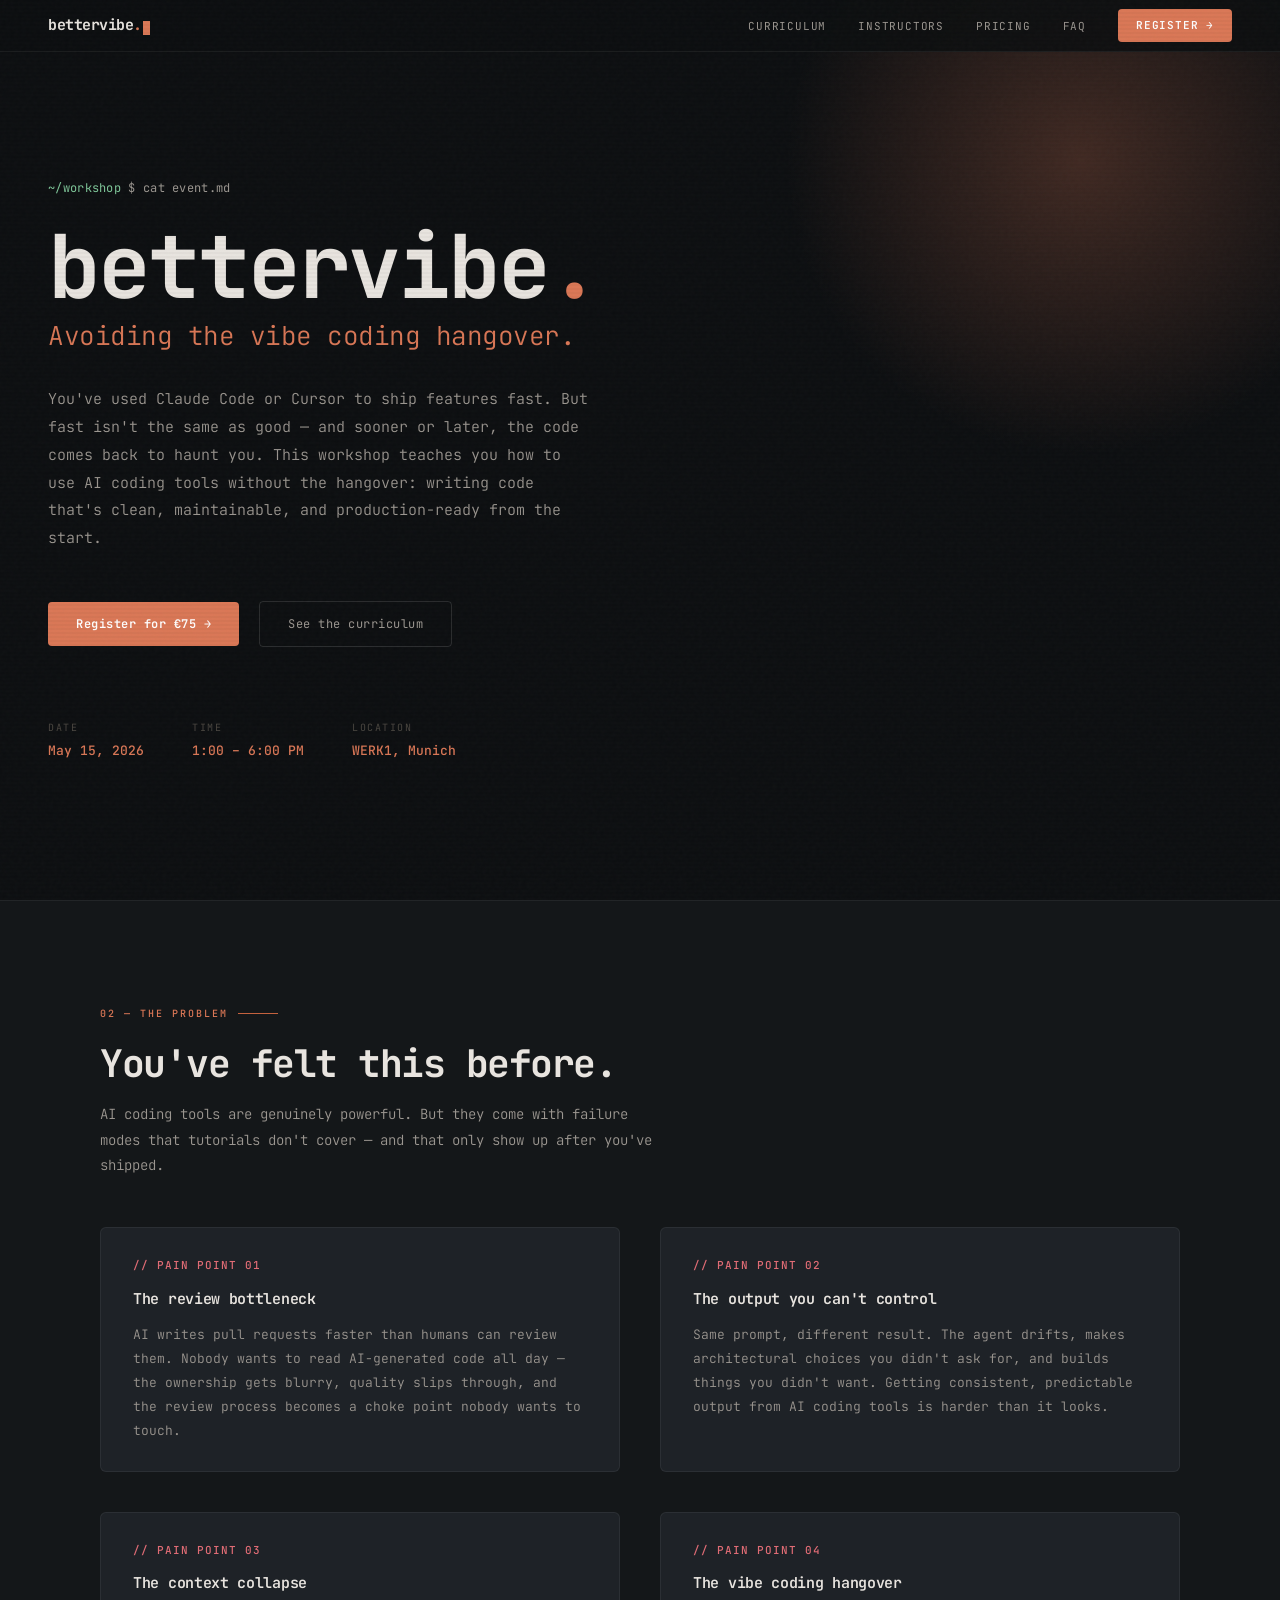
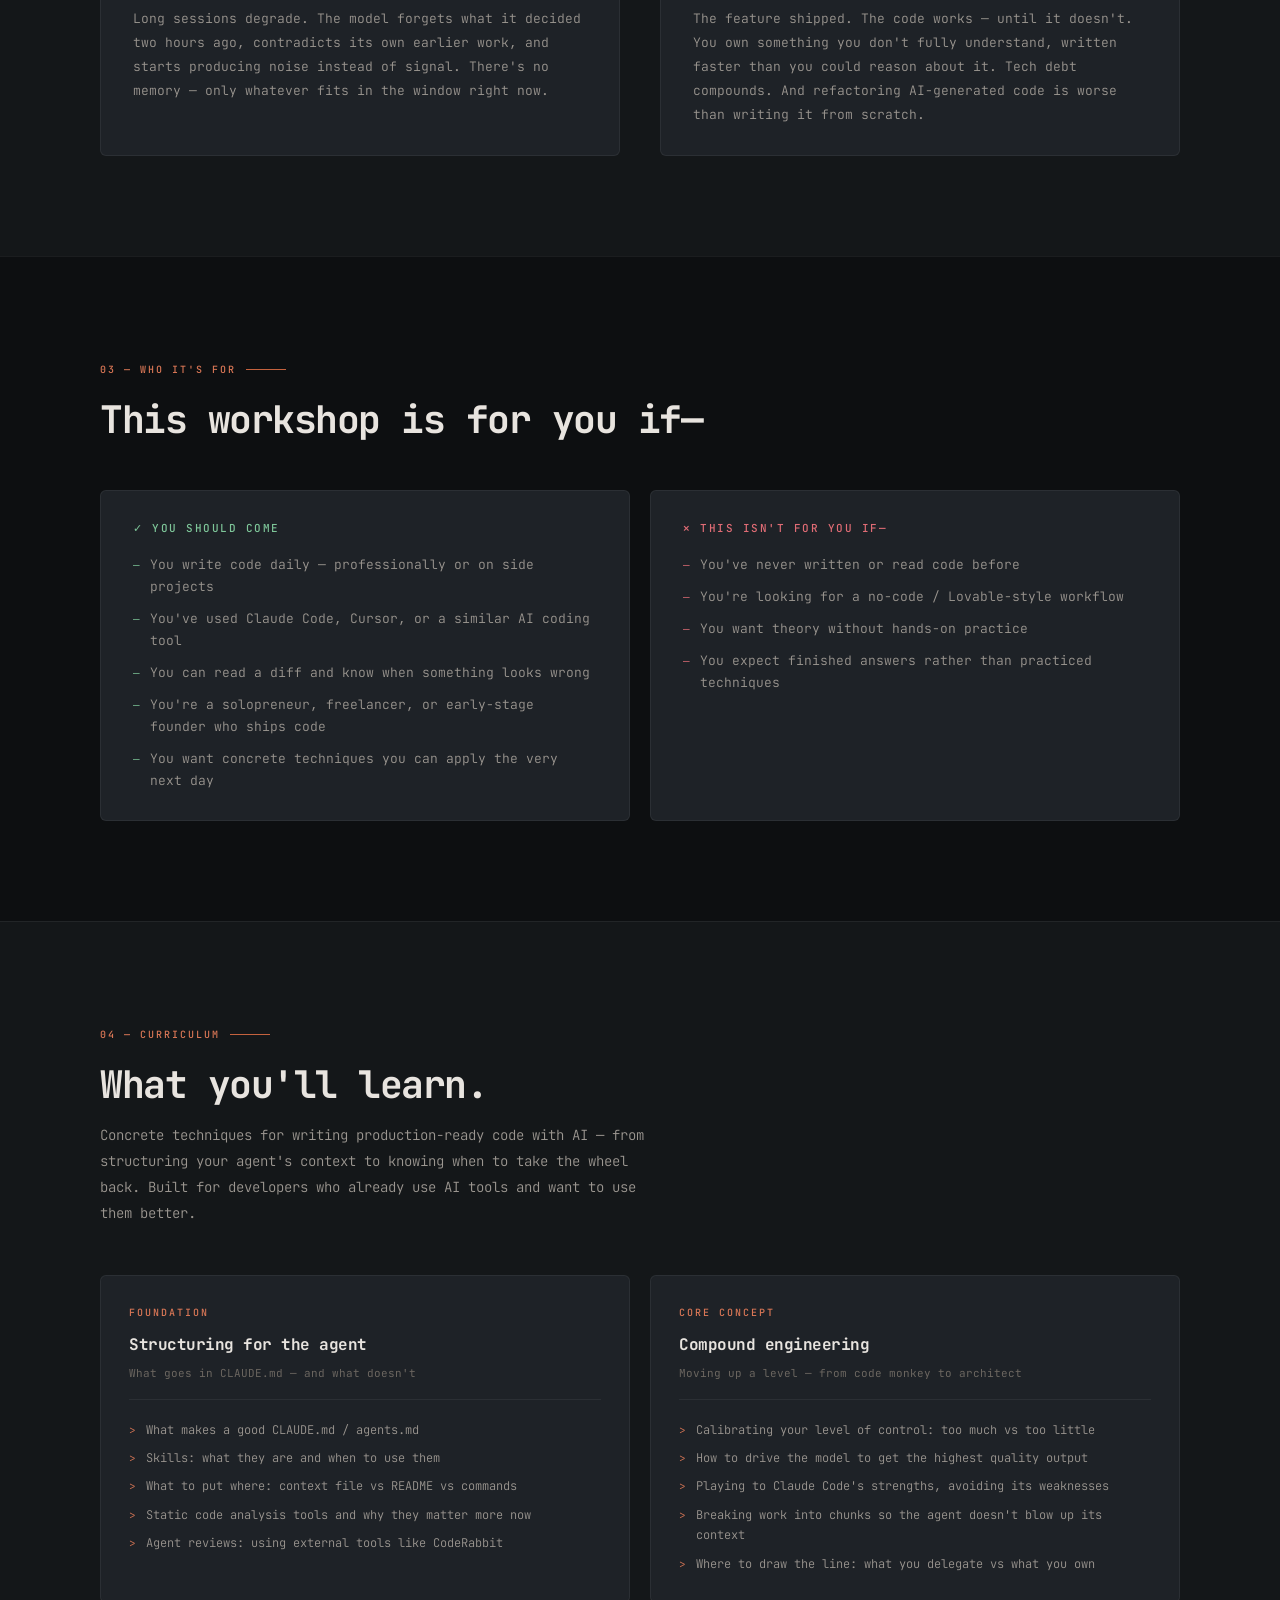
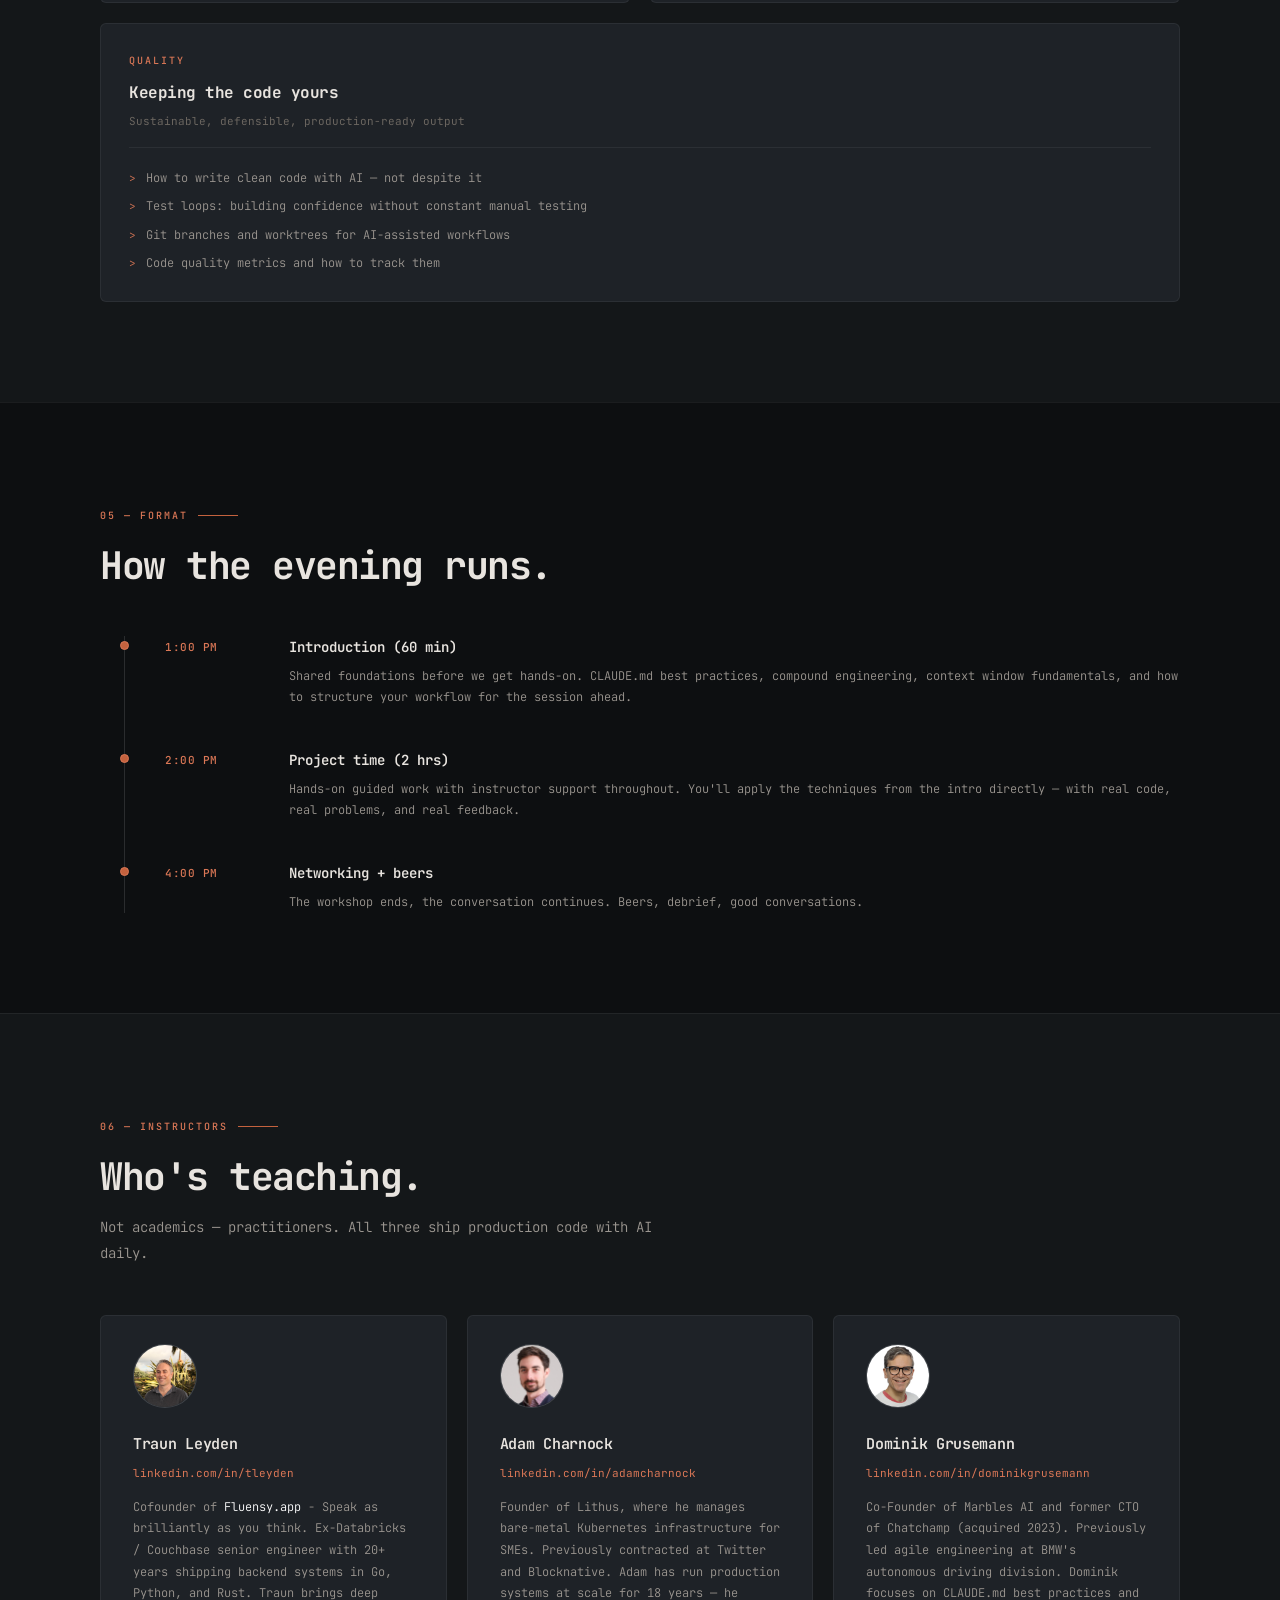
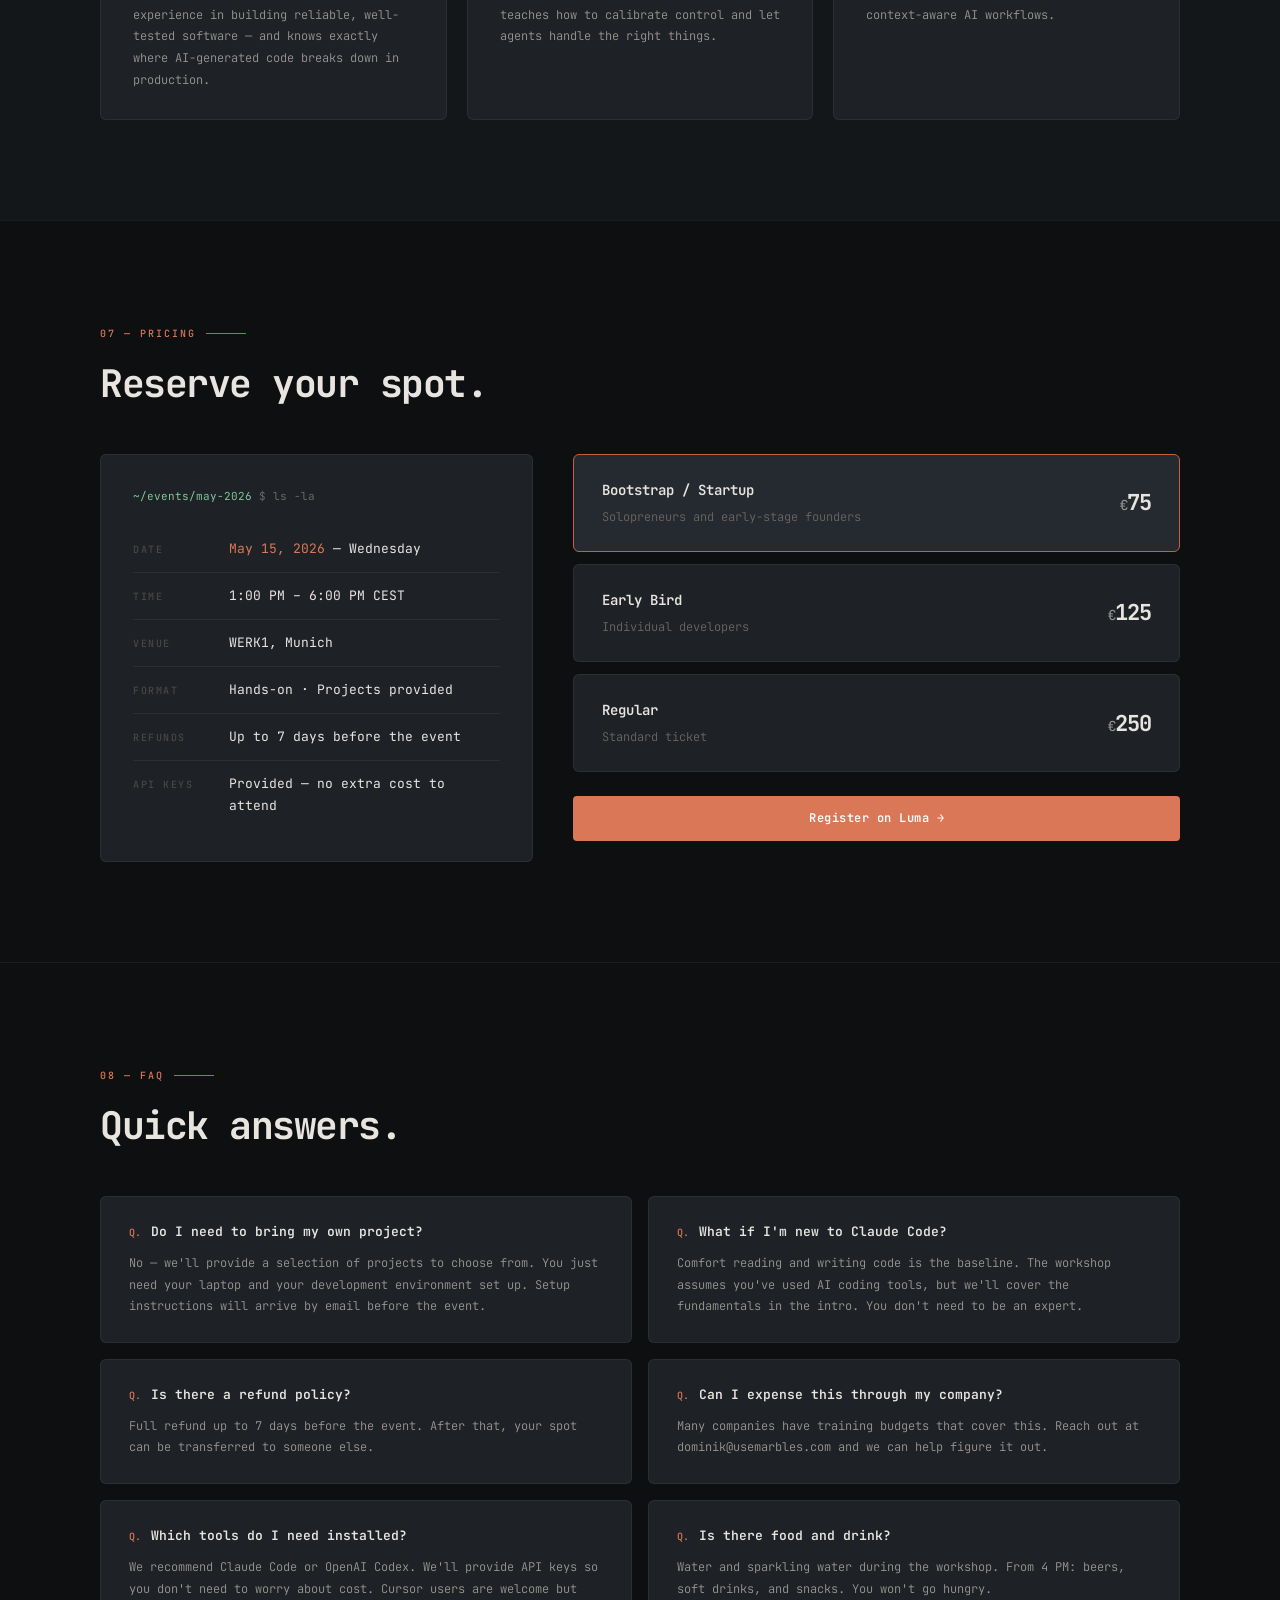
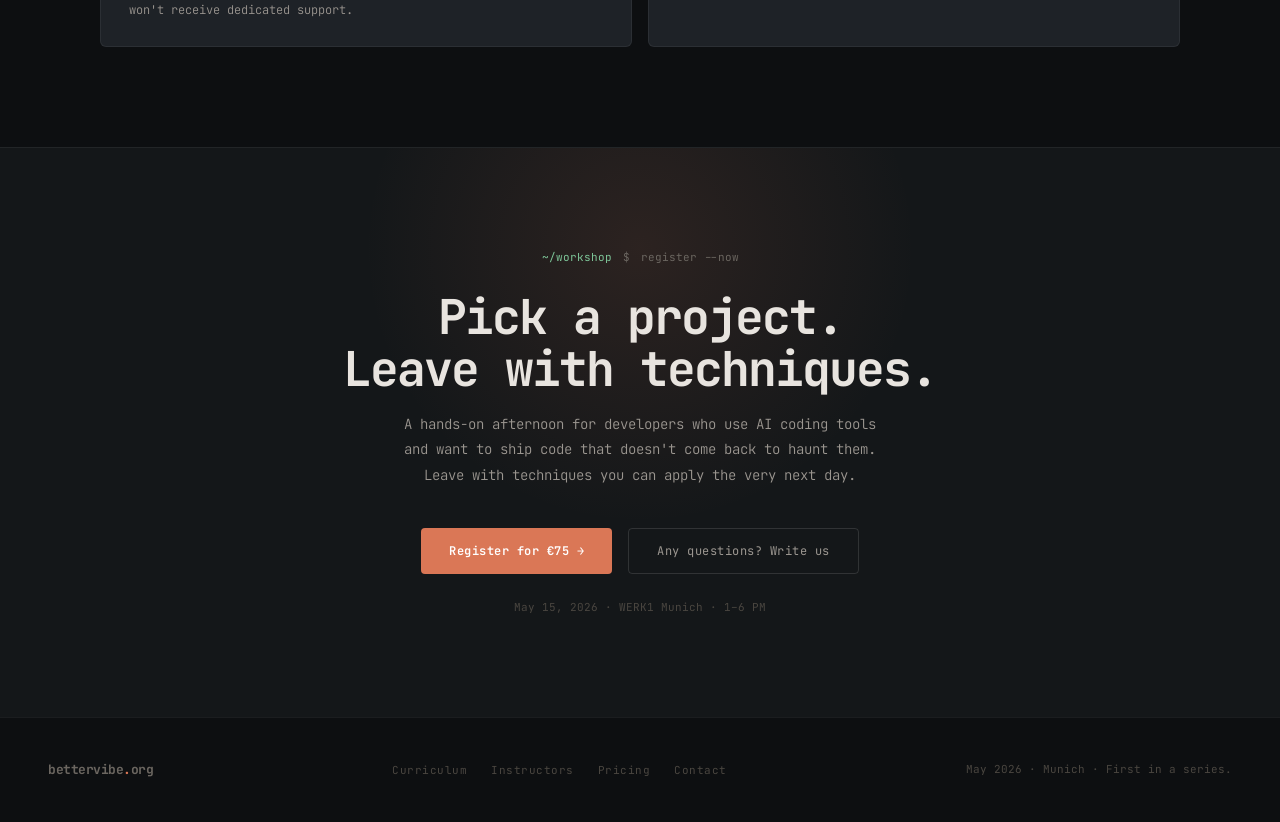
==== commit 51b23afa: "docs: refine copy for clarity and conciseness" ====
--- a/index.html
+++ b/index.html
@@ -762,7 +762,7 @@
       <div class="problem-card">
         <div class="icon">// pain point 04</div>
         <h3>The vibe coding hangover</h3>
-        <p>The feature shipped. The code works — until it doesn't. You own something you don't fully understand, written faster than you could reason about it. Tech debt compounds, and refactoring AI-generated code is its own special kind of pain.</p>
+        <p>The feature shipped. The code works — until it doesn't. You own something you don't fully understand, written faster than you could reason about it. Tech debt compounds. And refactoring AI-generated code is worse than writing it from scratch.</p>
       </div>
     </div>
   </div>
@@ -809,7 +809,7 @@
     <h2 class="section-title">What you'll learn.</h2>
     <p class="section-desc">
       Concrete techniques for writing production-ready code with AI — from structuring your
-      agent's context to knowing when to take the wheel back. Calibrated for developers who
+      agent's context to knowing when to take the wheel back. Built for developers who
       already use AI tools and want to use them better.
     </p>
 
@@ -881,7 +881,7 @@
         <div class="timeline-time">4:00 PM</div>
         <div class="timeline-content">
           <h3>Networking + beers</h3>
-          <p>The workshop ends, the conversation continues. Beers, debrief, and the informal exchanges that are often where the best insights happen.</p>
+          <p>The workshop ends, the conversation continues. Beers, debrief, good conversations.</p>
         </div>
       </div>
     </div>
@@ -896,7 +896,7 @@
     <div class="section-label">06 — Instructors</div>
     <h2 class="section-title">Who's teaching.</h2>
     <p class="section-desc">
-      Not academics — practitioners. All three ship production code with AI daily and have the scars to prove it.
+      Not academics — practitioners. All three ship production code with AI daily.
     </p>
 
     <div class="instructor-grid">
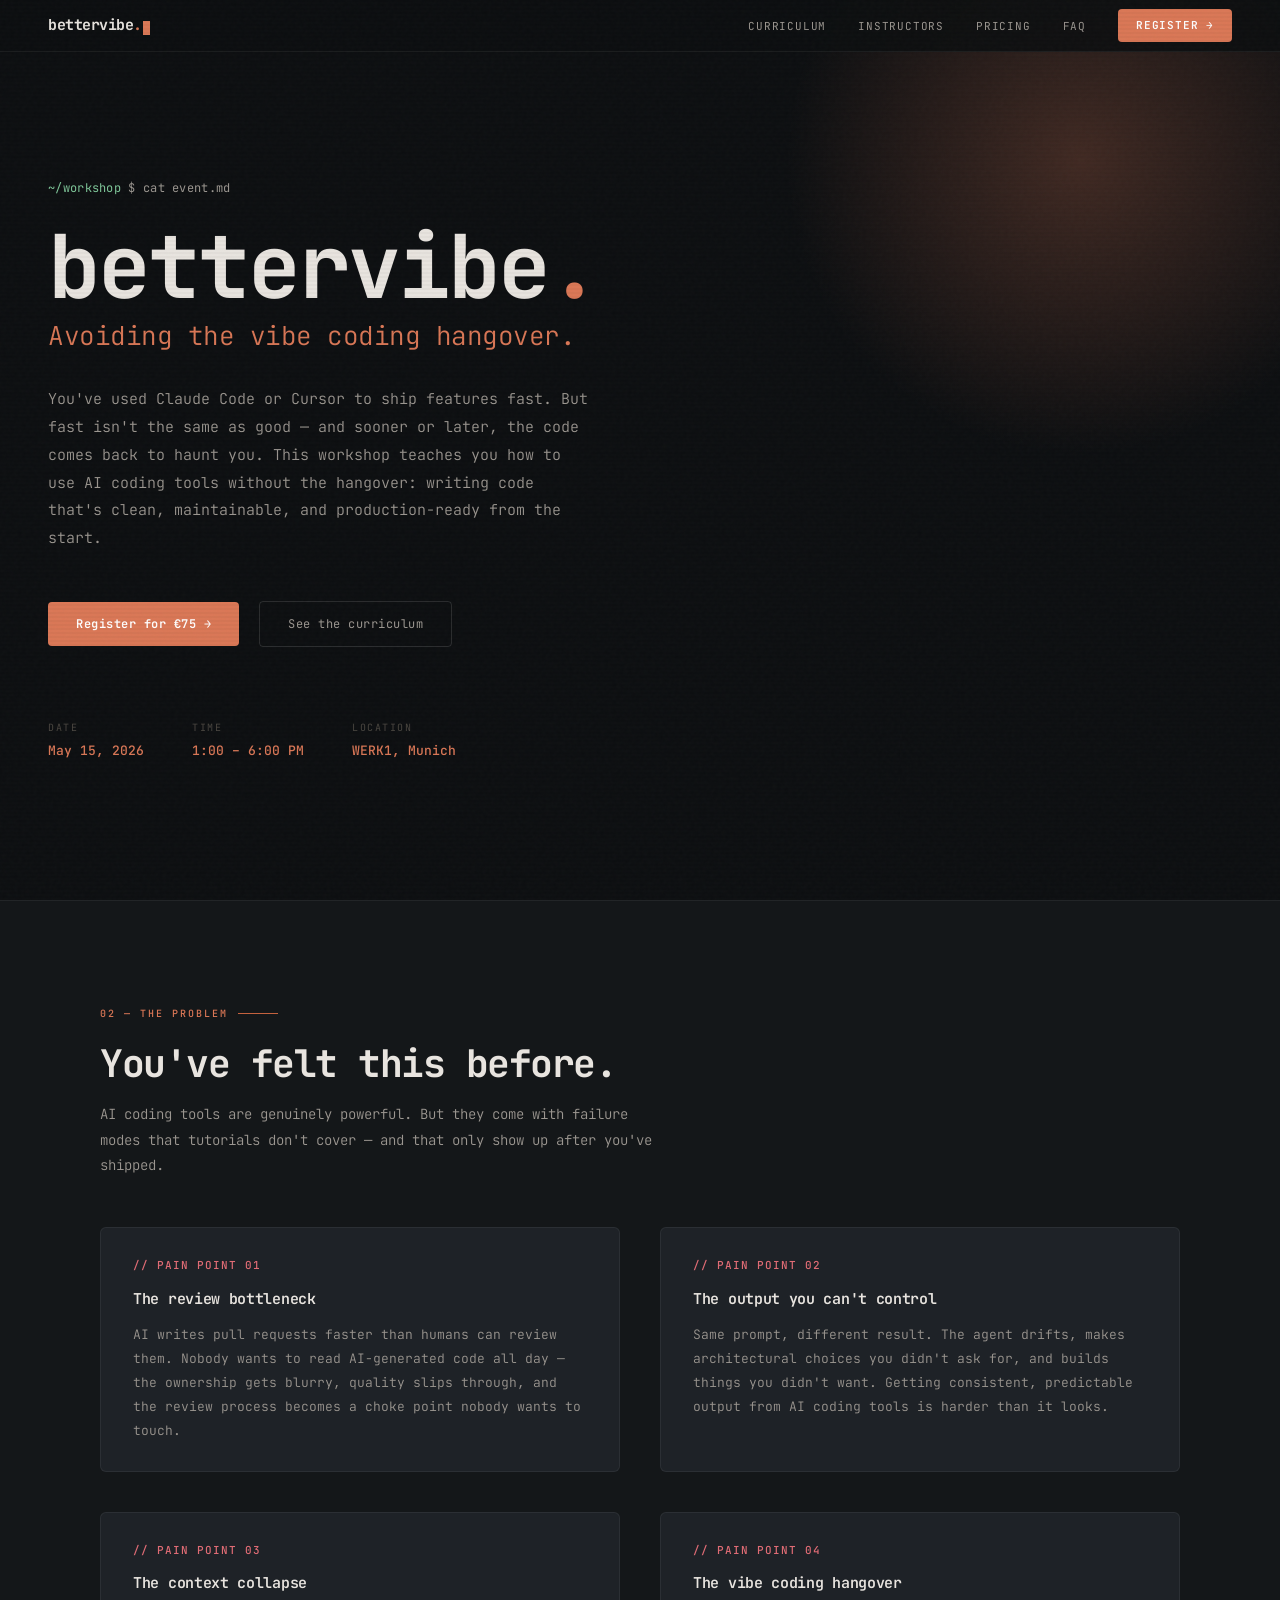
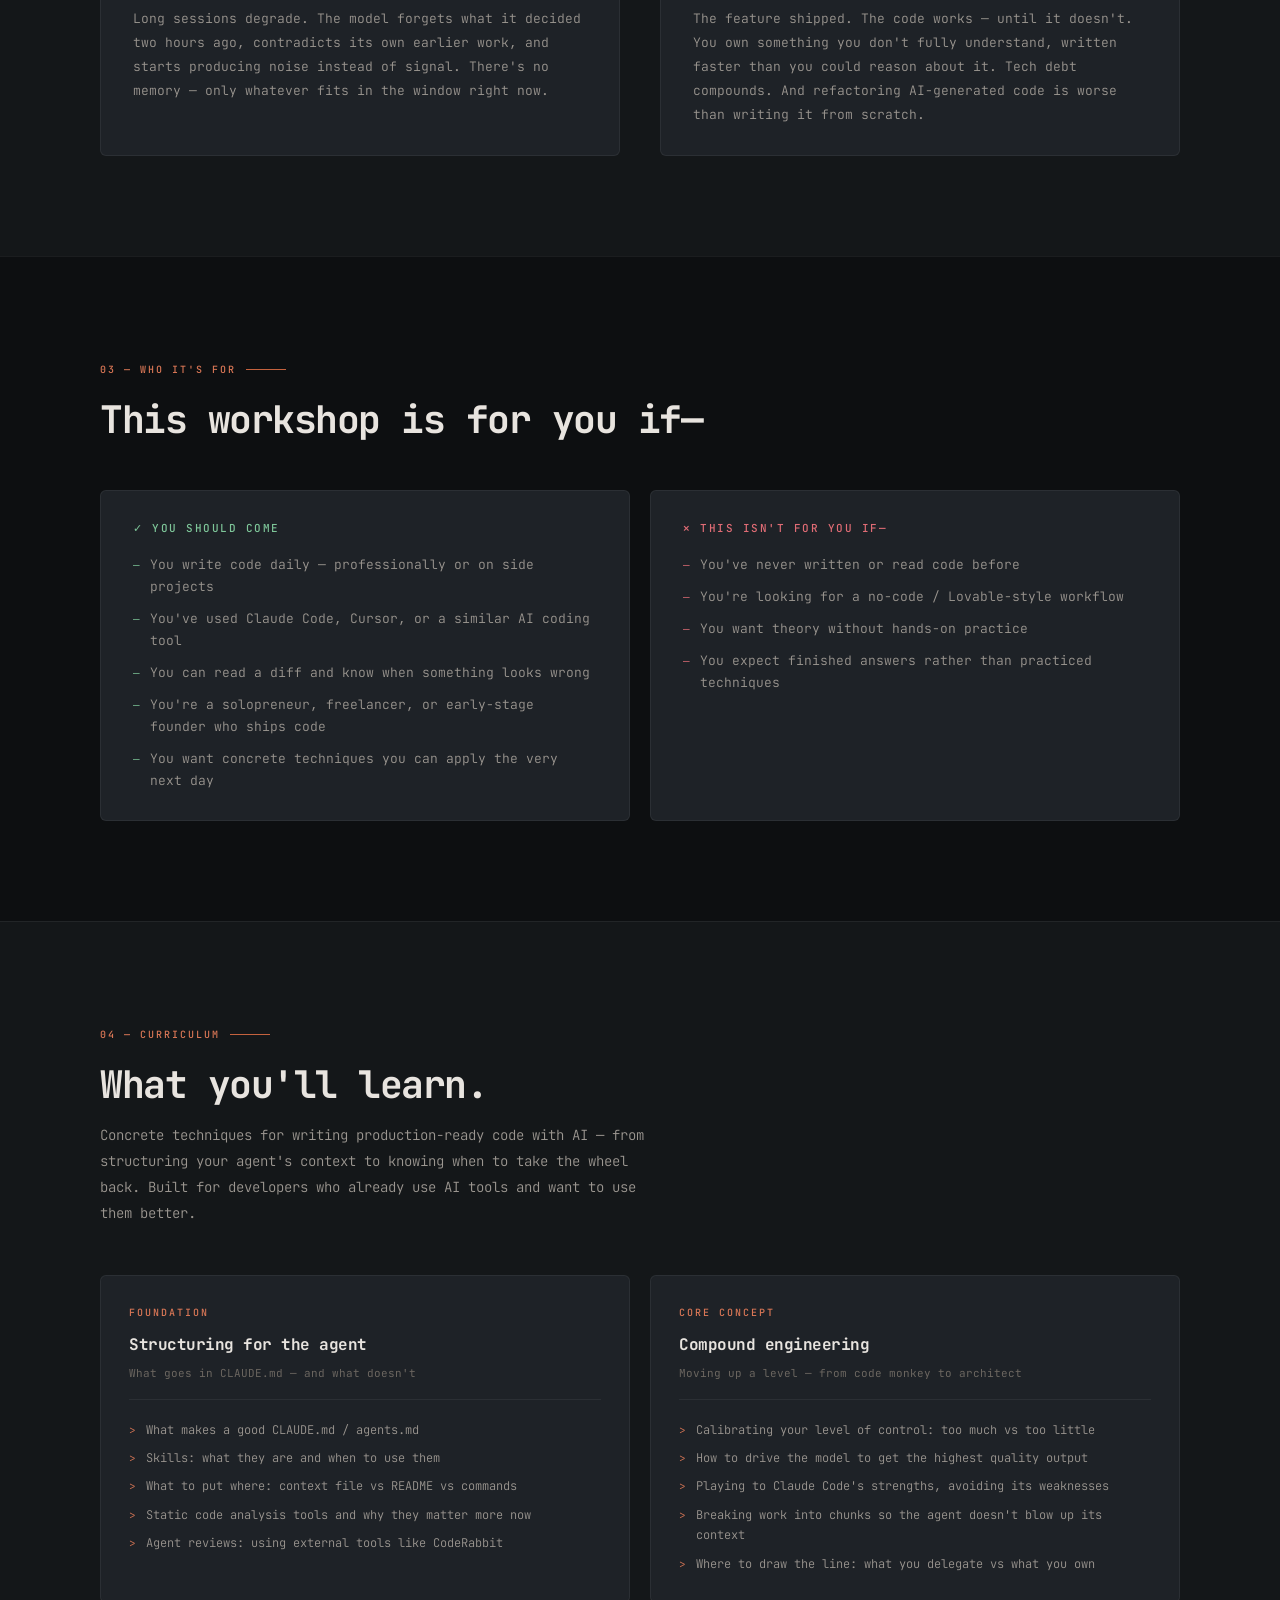
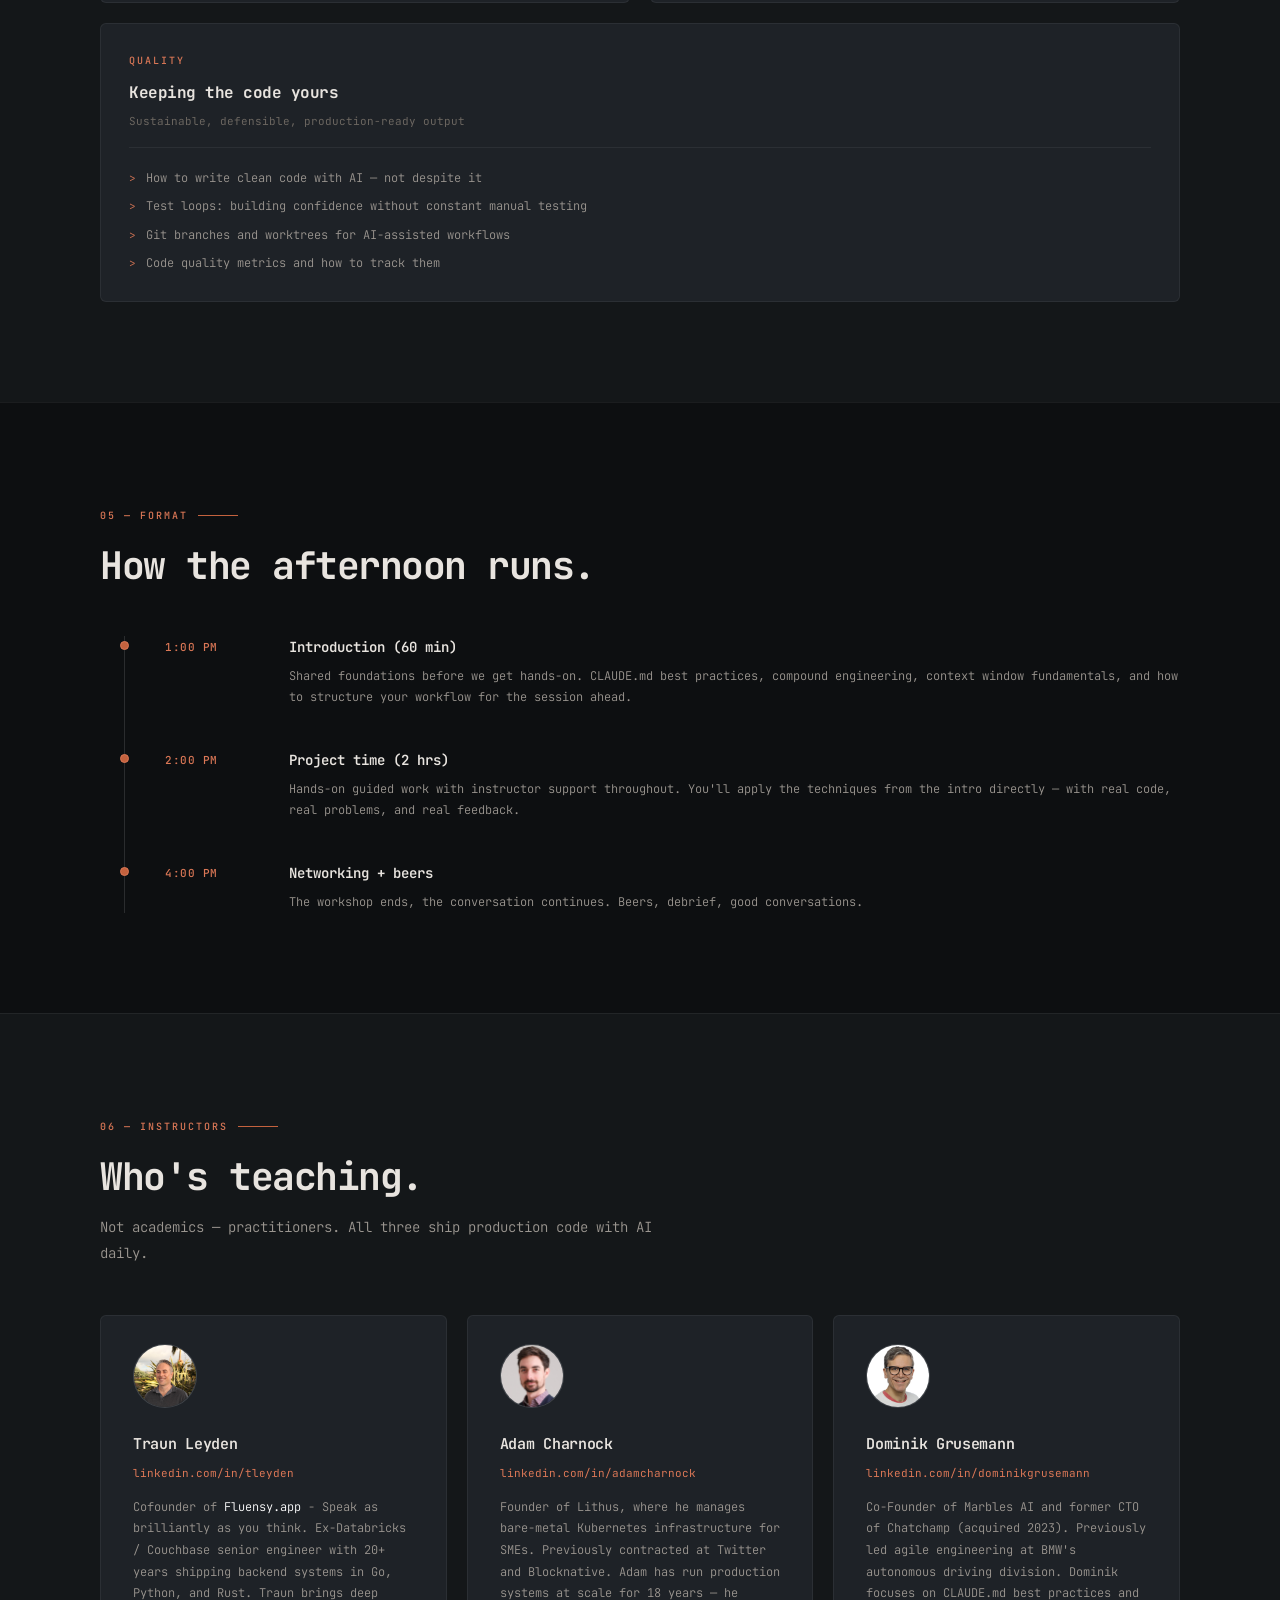
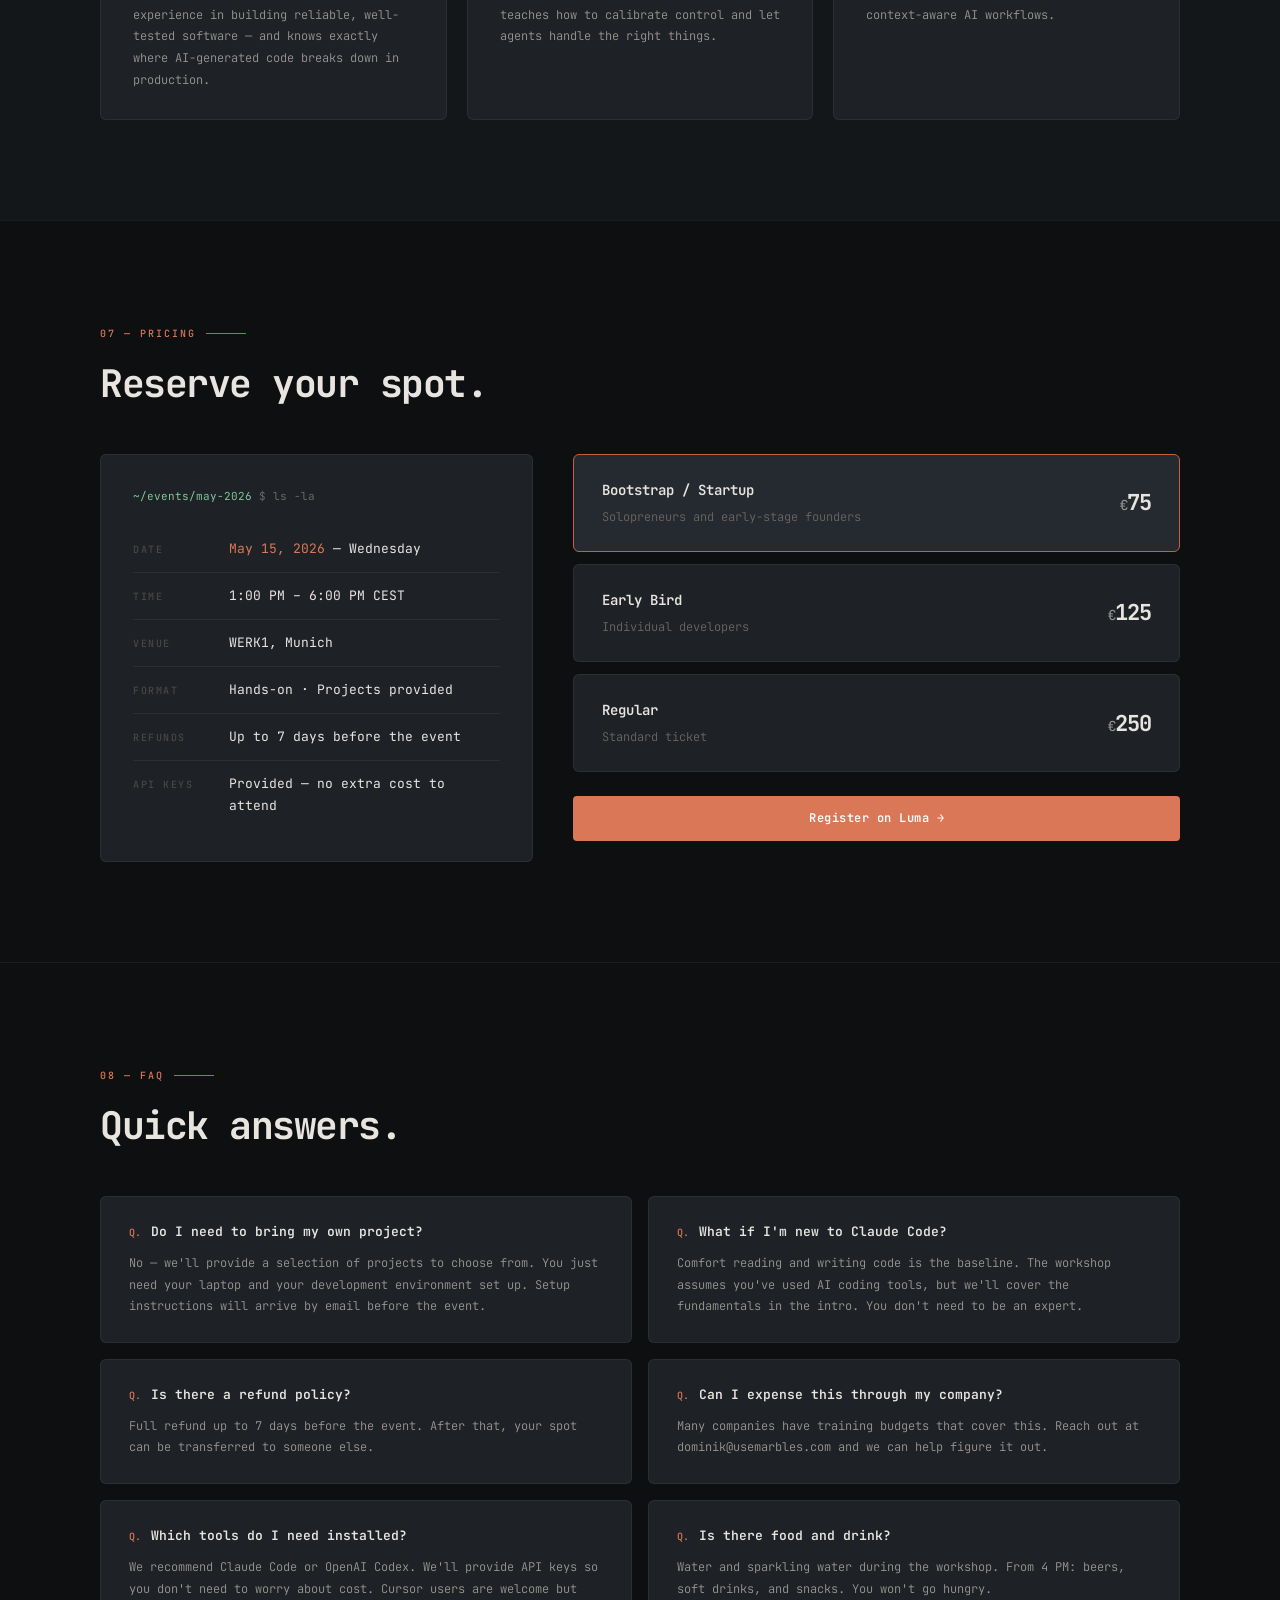
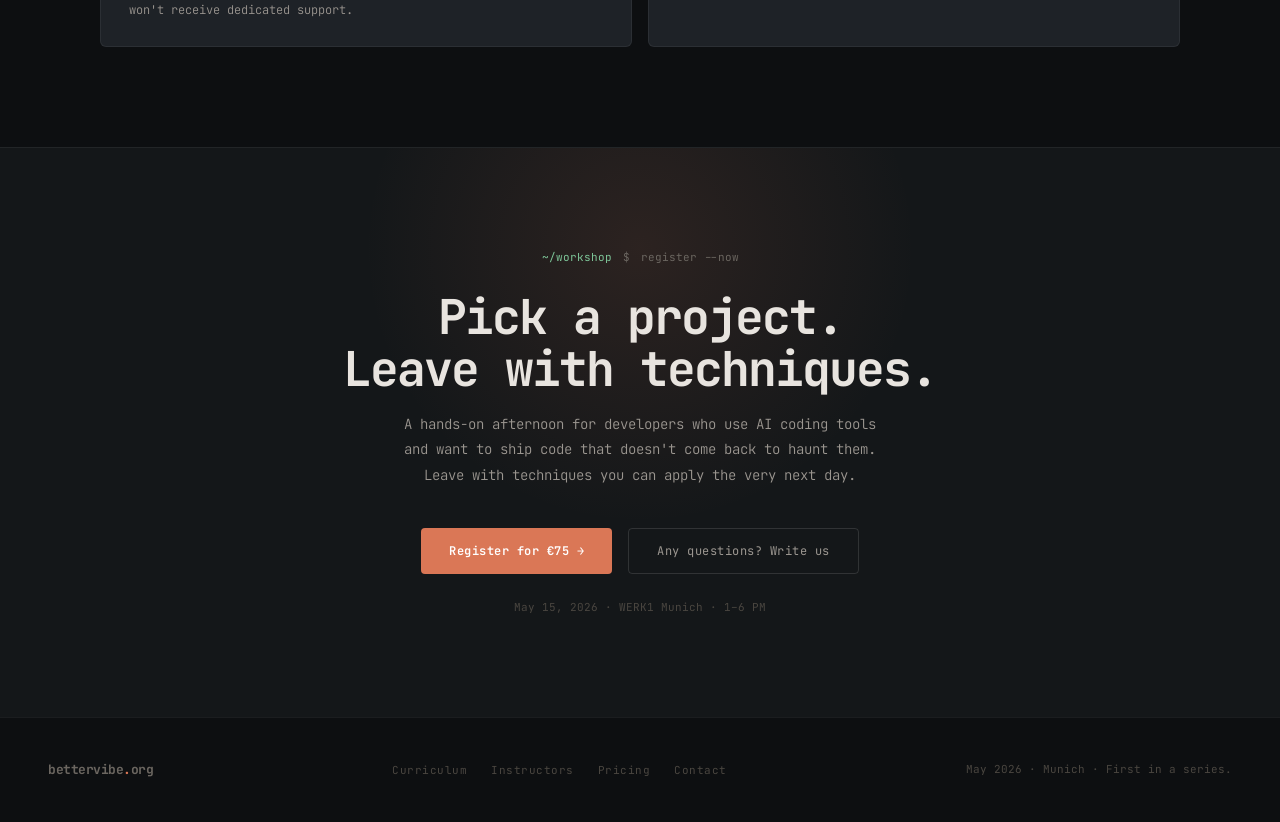
==== commit b0c89b51: "docs(index.html): update format section title from evening to afternoon" ====
--- a/index.html
+++ b/index.html
@@ -860,7 +860,7 @@
 <section id="format">
   <div class="max-w">
     <div class="section-label">05 — Format</div>
-    <h2 class="section-title">How the evening runs.</h2>
+    <h2 class="section-title">How the afternoon runs.</h2>
 
     <div class="format-timeline">
       <div class="timeline-item">
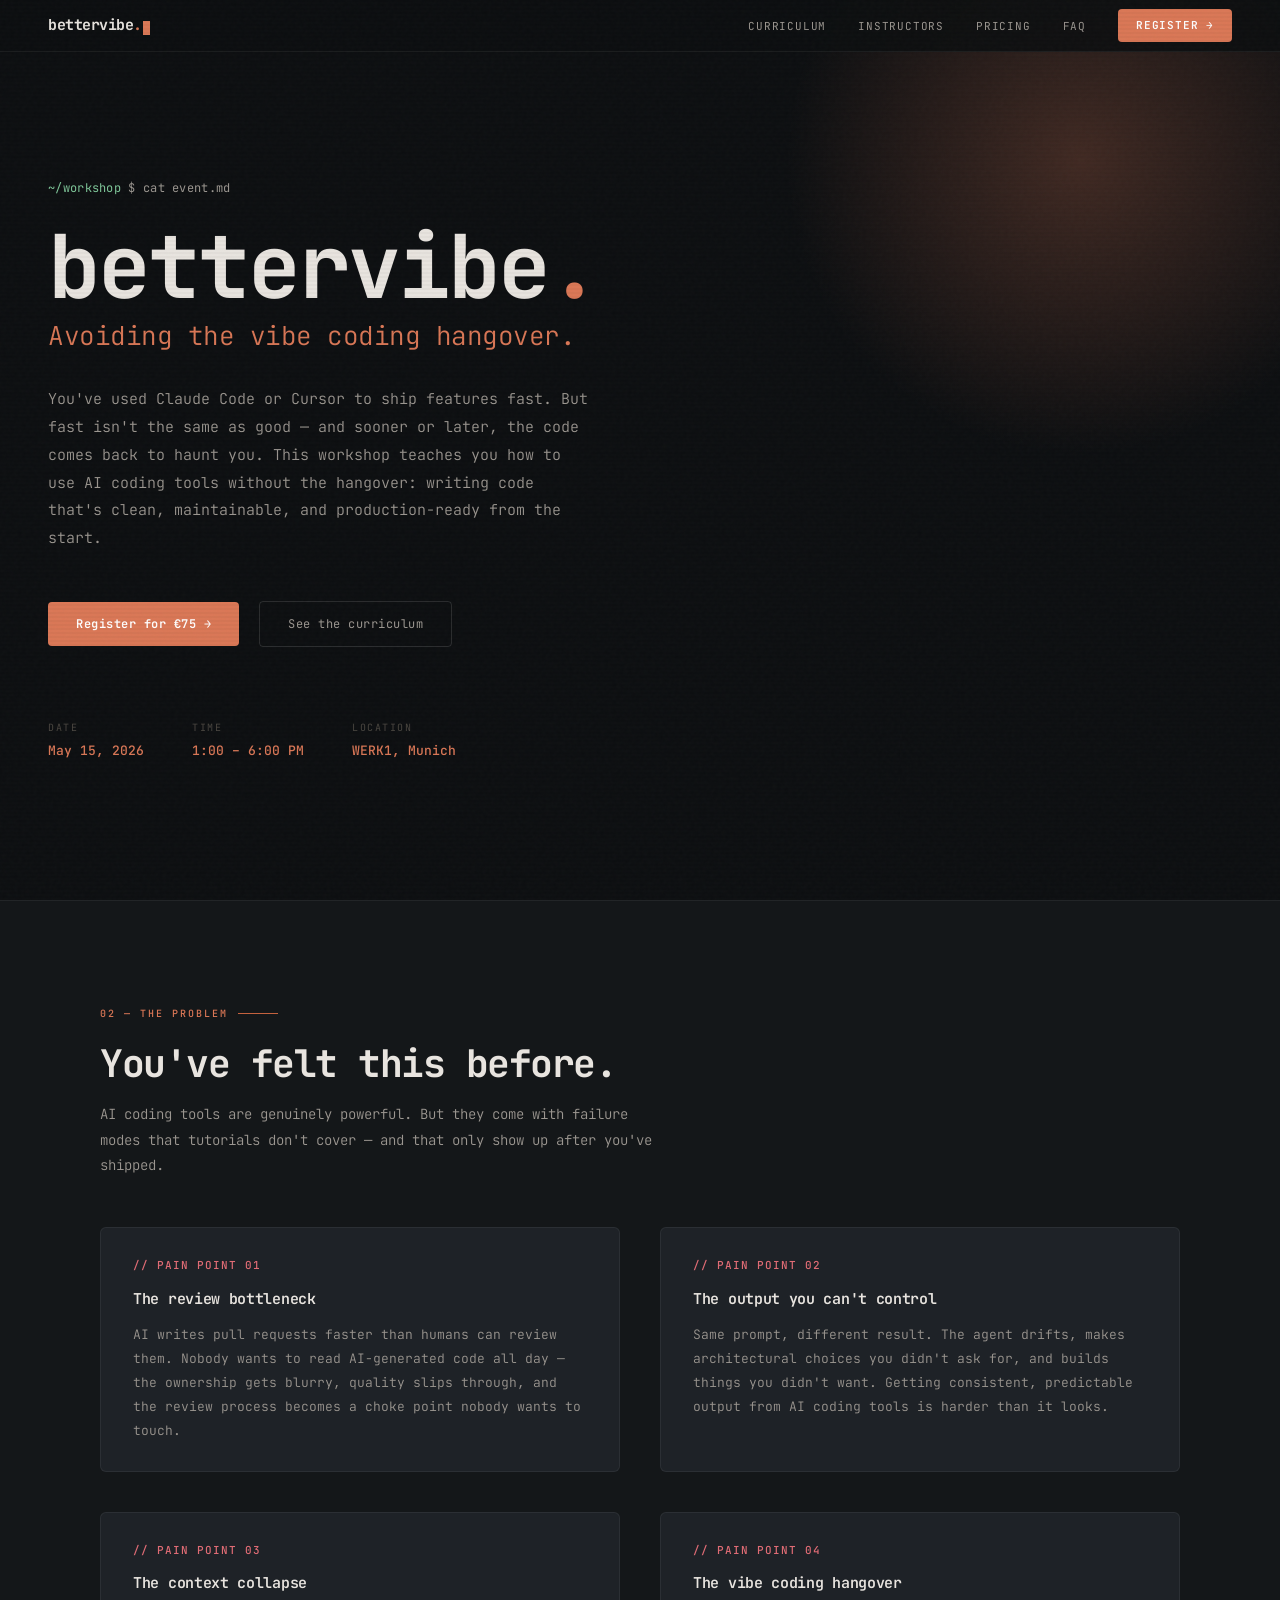
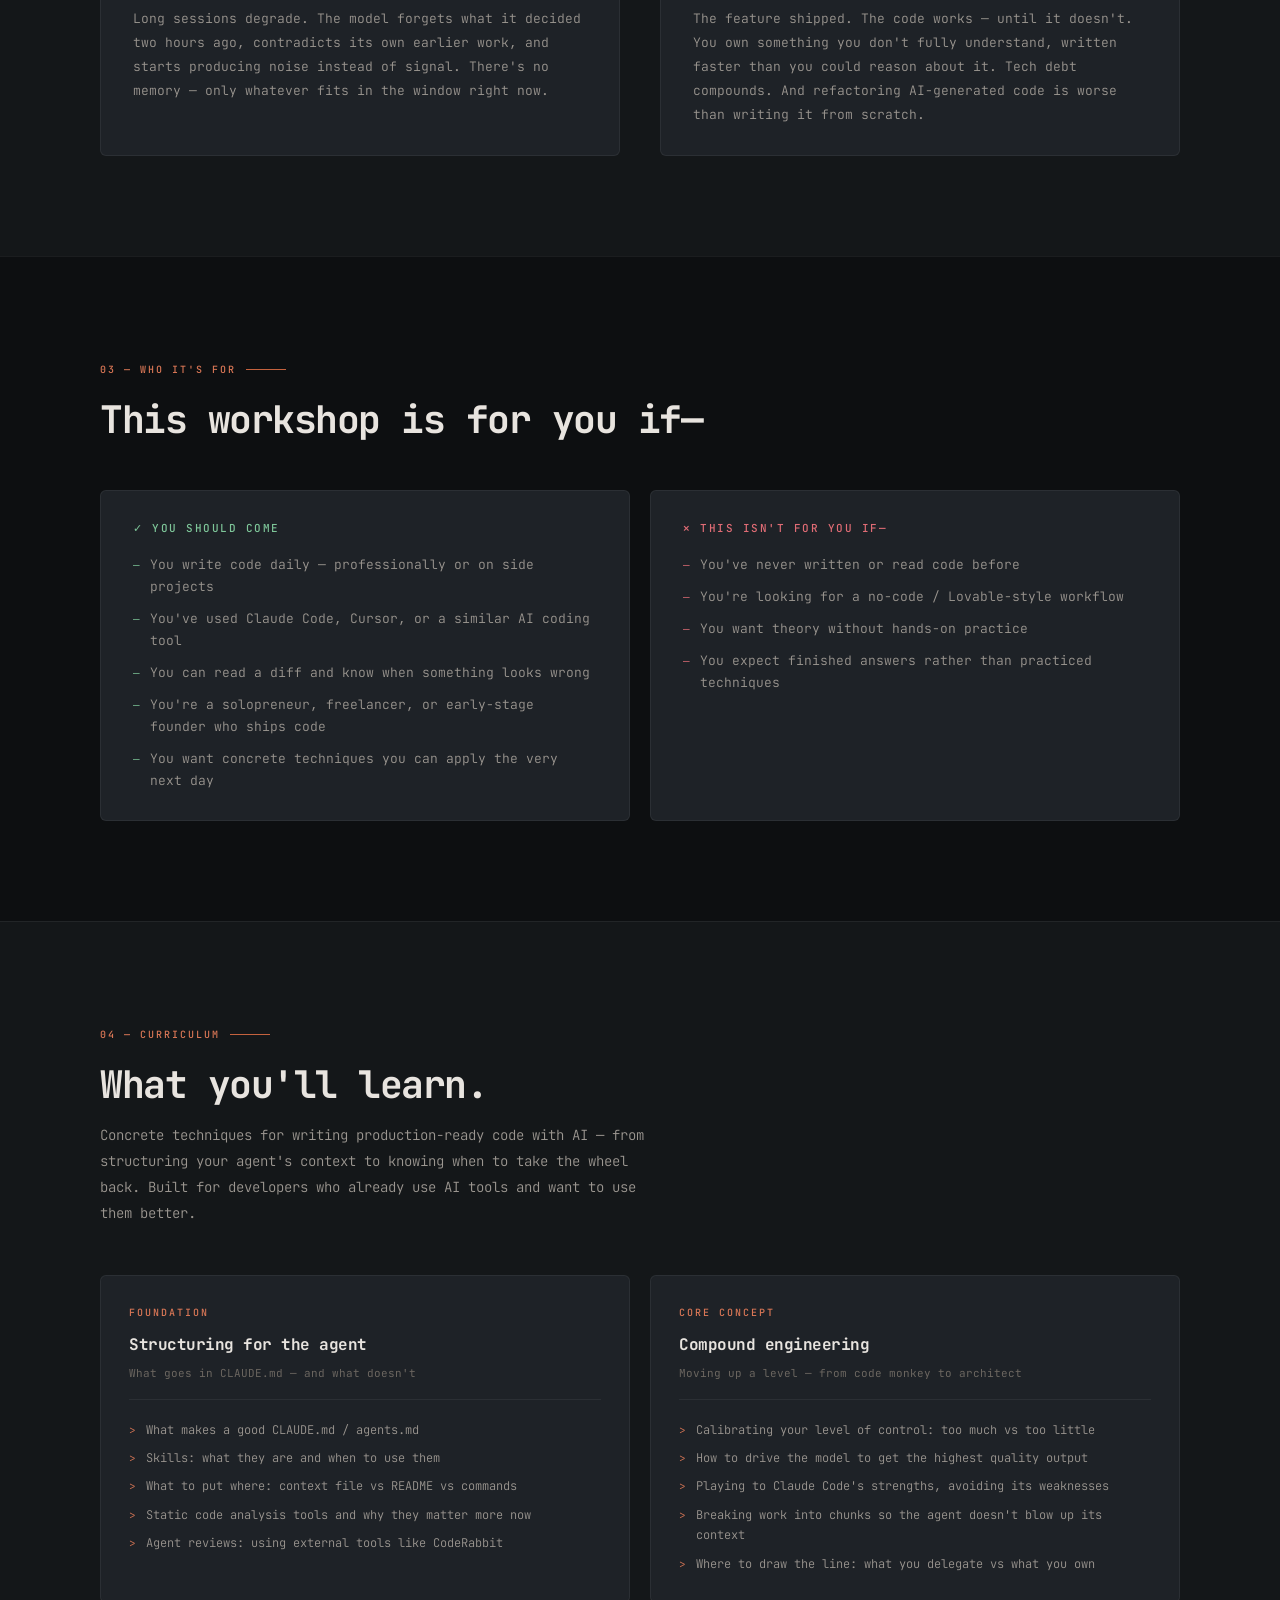
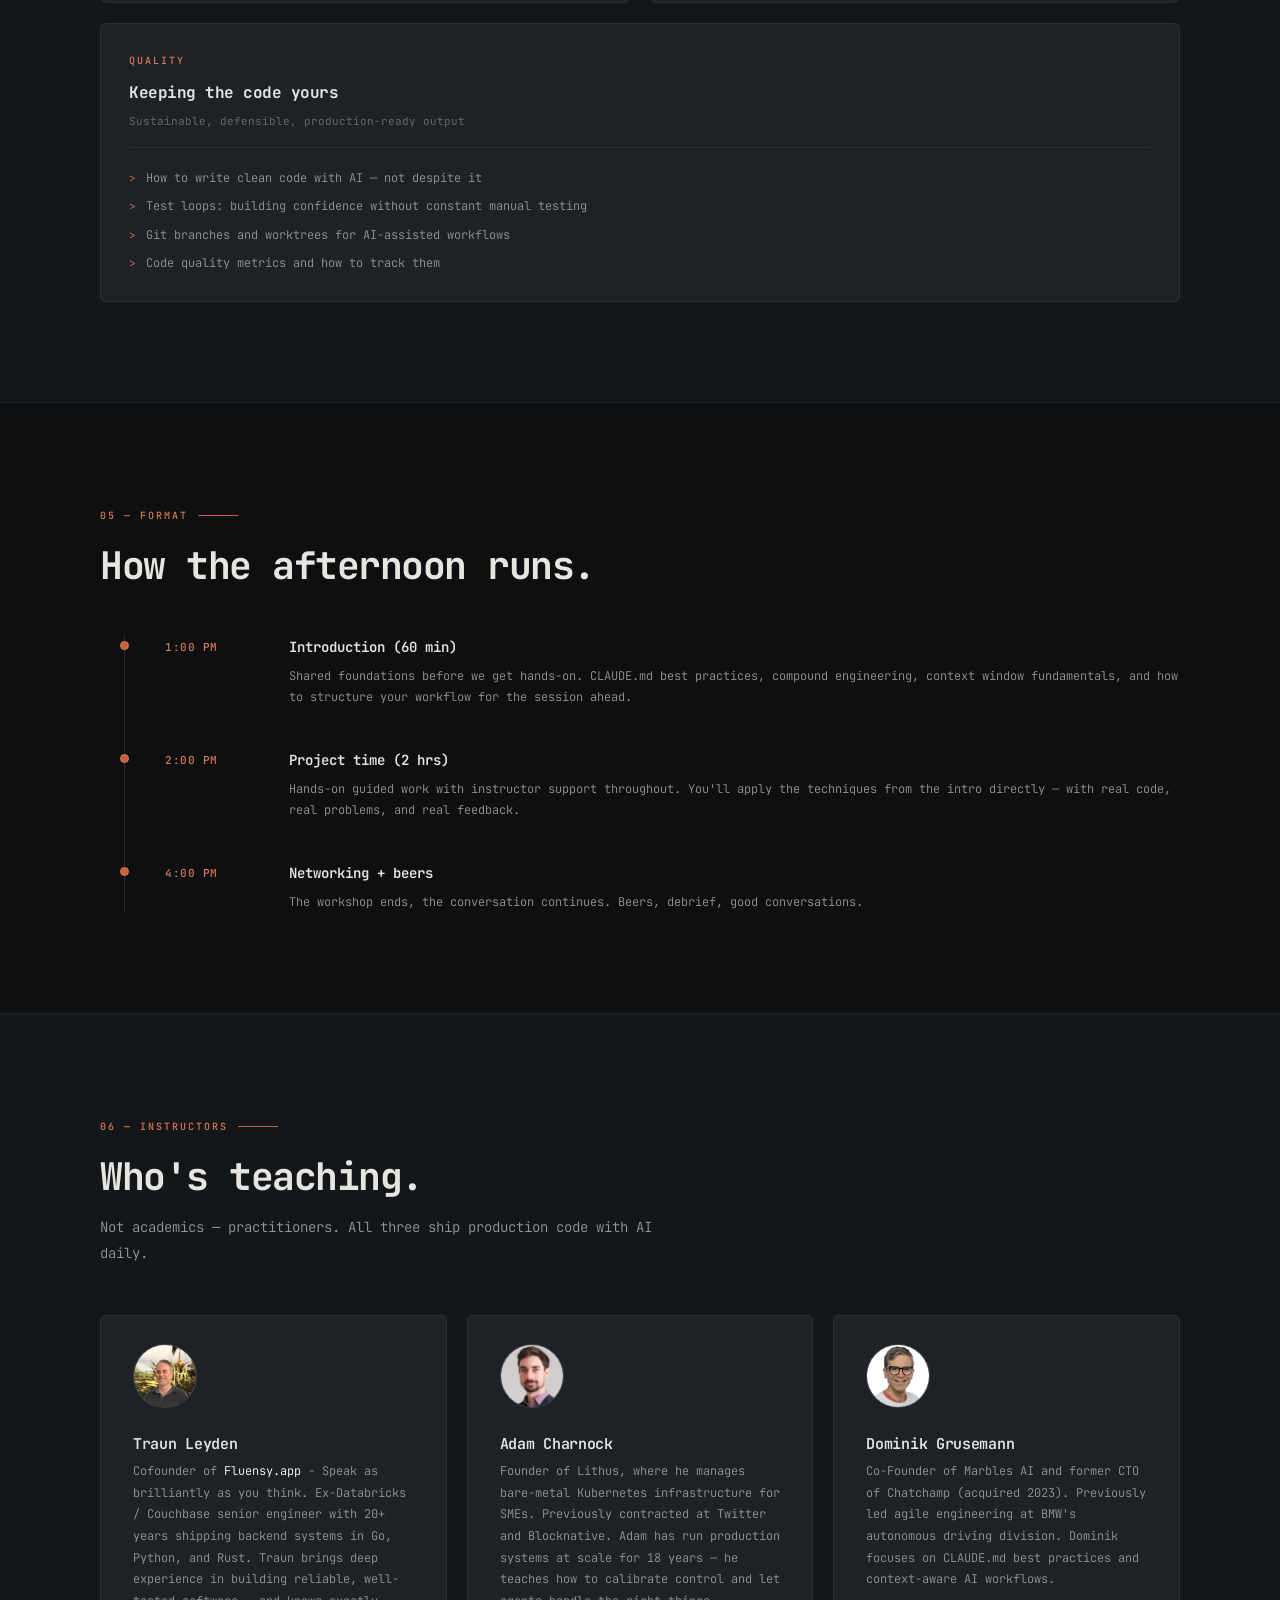
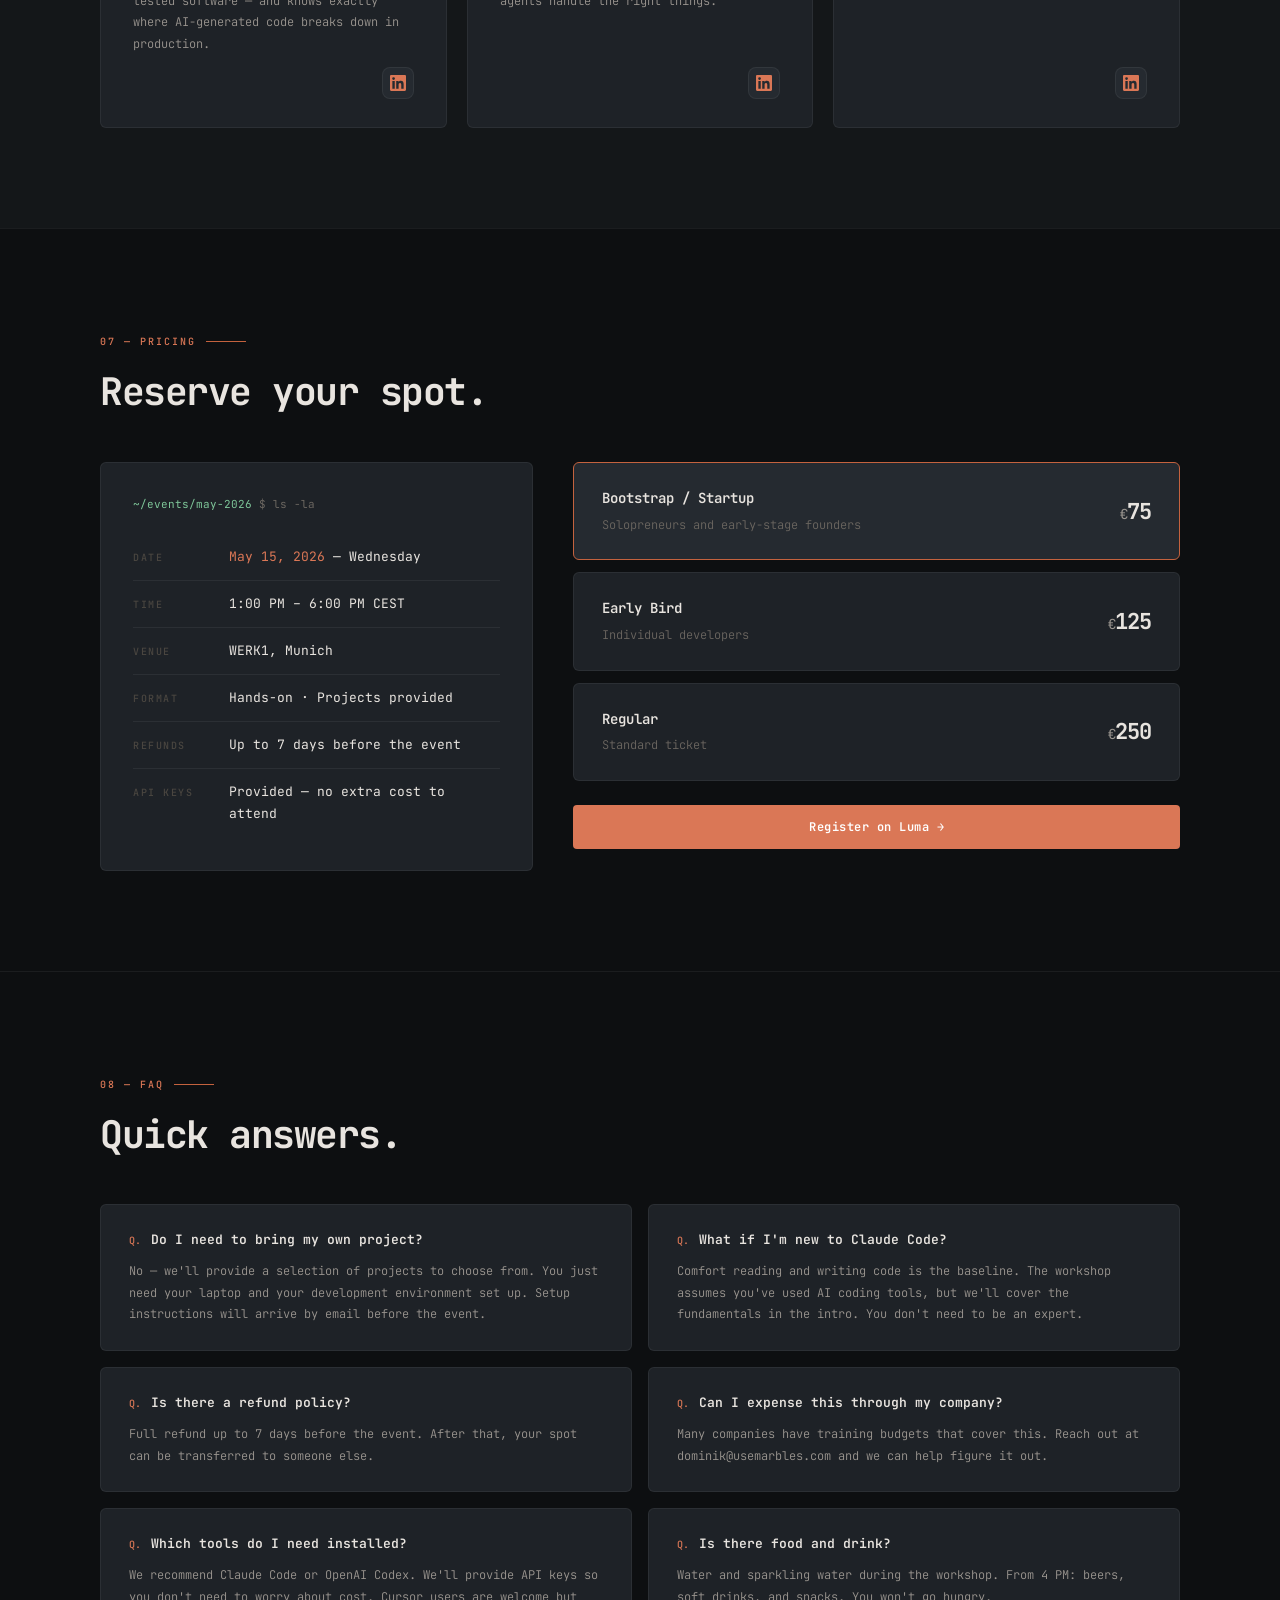
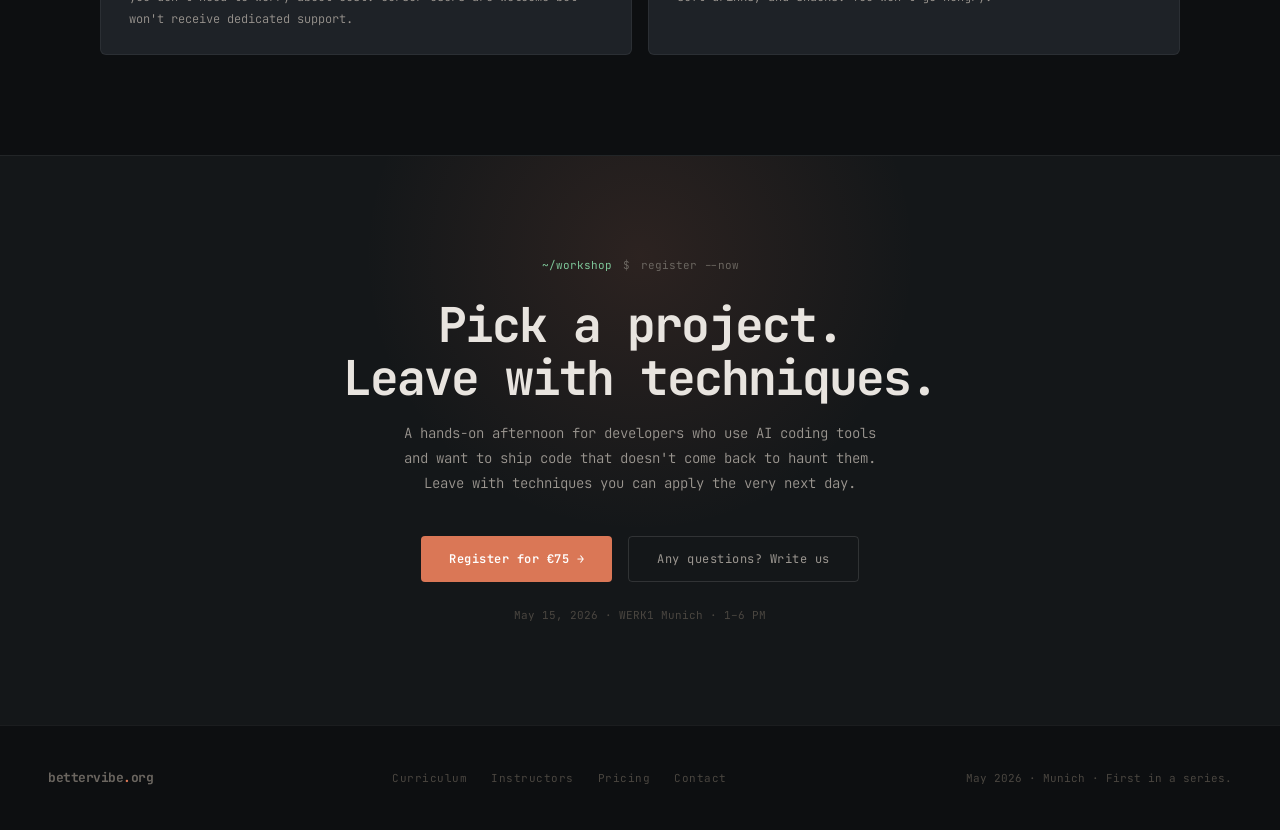
==== commit 87f7fb84: "style(instructor-card): replace text links with icon buttons Replace LinkedIn text links with icon b" ====
--- a/index.html
+++ b/index.html
@@ -404,8 +404,9 @@
   }
 
   .instructor-card {
+    position: relative;
     background: var(--bg-card); border: 1px solid var(--border);
-    border-radius: var(--radius); padding: 28px 32px;
+    border-radius: var(--radius); padding: 28px 32px 72px;
     transition: border-color 0.2s var(--ease);
   }
   .instructor-card:hover { border-color: var(--border-strong); }
@@ -422,10 +423,14 @@
   }
 
   .instructor-handle {
-    font-size: 11px; color: var(--amber); margin-bottom: 14px;
-    text-decoration: none; display: inline-block;
-  }
-  .instructor-handle:hover { color: var(--amber-light); }
+    position: absolute; bottom: 28px; right: 32px;
+    display: inline-flex; align-items: center; justify-content: center;
+    width: 32px; height: 32px; border-radius: 8px;
+    background: var(--bg-elevated); border: 1px solid var(--border);
+    transition: border-color 0.2s var(--ease), background 0.2s var(--ease);
+  }
+  .instructor-handle:hover { border-color: var(--amber); background: rgba(217, 166, 79, 0.08); }
+  .instructor-handle svg { width: 16px; height: 16px; fill: var(--amber); }
 
   .instructor-card p {
     font-size: 12px; color: var(--text-secondary); font-weight: 300; line-height: 1.8;
@@ -903,19 +908,19 @@
       <div class="instructor-card">
         <img src="public/traun-leyden.jpg" alt="Traun Leyden" class="instructor-avatar">
         <h3>Traun Leyden</h3>
-        <a href="https://www.linkedin.com/in/tleyden/" class="instructor-handle" target="_blank">linkedin.com/in/tleyden</a>
+        <a href="https://www.linkedin.com/in/tleyden/" class="instructor-handle" target="_blank" aria-label="Traun Leyden on LinkedIn"><svg xmlns="http://www.w3.org/2000/svg" viewBox="0 0 24 24"><path d="M20.447 20.452h-3.554v-5.569c0-1.328-.027-3.037-1.852-3.037-1.853 0-2.136 1.445-2.136 2.939v5.667H9.351V9h3.414v1.561h.046c.477-.9 1.637-1.85 3.37-1.85 3.601 0 4.267 2.37 4.267 5.455v6.286zM5.337 7.433a2.062 2.062 0 01-2.063-2.065 2.064 2.064 0 112.063 2.065zm1.782 13.019H3.555V9h3.564v11.452zM22.225 0H1.771C.792 0 0 .774 0 1.729v20.542C0 23.227.792 24 1.771 24h20.451C23.2 24 24 23.227 24 22.271V1.729C24 .774 23.2 0 22.222 0h.003z"/></svg></a>
         <p>Cofounder of <a href="https://fluensy.app/">Fluensy.app</a> - Speak as brilliantly as you think. Ex-Databricks / Couchbase senior engineer with 20+ years shipping backend systems in Go, Python, and Rust. Traun brings deep experience in building reliable, well-tested software — and knows exactly where AI-generated code breaks down in production.</p>
       </div>
       <div class="instructor-card">
         <img src="public/adam-charnock.jpg" alt="Adam Charnock" class="instructor-avatar">
         <h3>Adam Charnock</h3>
-        <a href="https://www.linkedin.com/in/adamcharnock/" class="instructor-handle" target="_blank">linkedin.com/in/adamcharnock</a>
+        <a href="https://www.linkedin.com/in/adamcharnock/" class="instructor-handle" target="_blank" aria-label="Adam Charnock on LinkedIn"><svg xmlns="http://www.w3.org/2000/svg" viewBox="0 0 24 24"><path d="M20.447 20.452h-3.554v-5.569c0-1.328-.027-3.037-1.852-3.037-1.853 0-2.136 1.445-2.136 2.939v5.667H9.351V9h3.414v1.561h.046c.477-.9 1.637-1.85 3.37-1.85 3.601 0 4.267 2.37 4.267 5.455v6.286zM5.337 7.433a2.062 2.062 0 01-2.063-2.065 2.064 2.064 0 112.063 2.065zm1.782 13.019H3.555V9h3.564v11.452zM22.225 0H1.771C.792 0 0 .774 0 1.729v20.542C0 23.227.792 24 1.771 24h20.451C23.2 24 24 23.227 24 22.271V1.729C24 .774 23.2 0 22.222 0h.003z"/></svg></a>
         <p>Founder of Lithus, where he manages bare-metal Kubernetes infrastructure for SMEs. Previously contracted at Twitter and Blocknative. Adam has run production systems at scale for 18 years — he teaches how to calibrate control and let agents handle the right things.</p>
       </div>
       <div class="instructor-card">
         <img src="public/dominik-grusemann.jpg" alt="Dominik Grusemann" class="instructor-avatar">
         <h3>Dominik Grusemann</h3>
-        <a href="https://www.linkedin.com/in/dominikgrusemann/" class="instructor-handle" target="_blank">linkedin.com/in/dominikgrusemann</a>
+        <a href="https://www.linkedin.com/in/dominikgrusemann/" class="instructor-handle" target="_blank" aria-label="Dominik Grusemann on LinkedIn"><svg xmlns="http://www.w3.org/2000/svg" viewBox="0 0 24 24"><path d="M20.447 20.452h-3.554v-5.569c0-1.328-.027-3.037-1.852-3.037-1.853 0-2.136 1.445-2.136 2.939v5.667H9.351V9h3.414v1.561h.046c.477-.9 1.637-1.85 3.37-1.85 3.601 0 4.267 2.37 4.267 5.455v6.286zM5.337 7.433a2.062 2.062 0 01-2.063-2.065 2.064 2.064 0 112.063 2.065zm1.782 13.019H3.555V9h3.564v11.452zM22.225 0H1.771C.792 0 0 .774 0 1.729v20.542C0 23.227.792 24 1.771 24h20.451C23.2 24 24 23.227 24 22.271V1.729C24 .774 23.2 0 22.222 0h.003z"/></svg></a>
         <p>Co-Founder of Marbles AI and former CTO of Chatchamp (acquired 2023). Previously led agile engineering at BMW's autonomous driving division. Dominik focuses on CLAUDE.md best practices and context-aware AI workflows.</p>
       </div>
     </div>
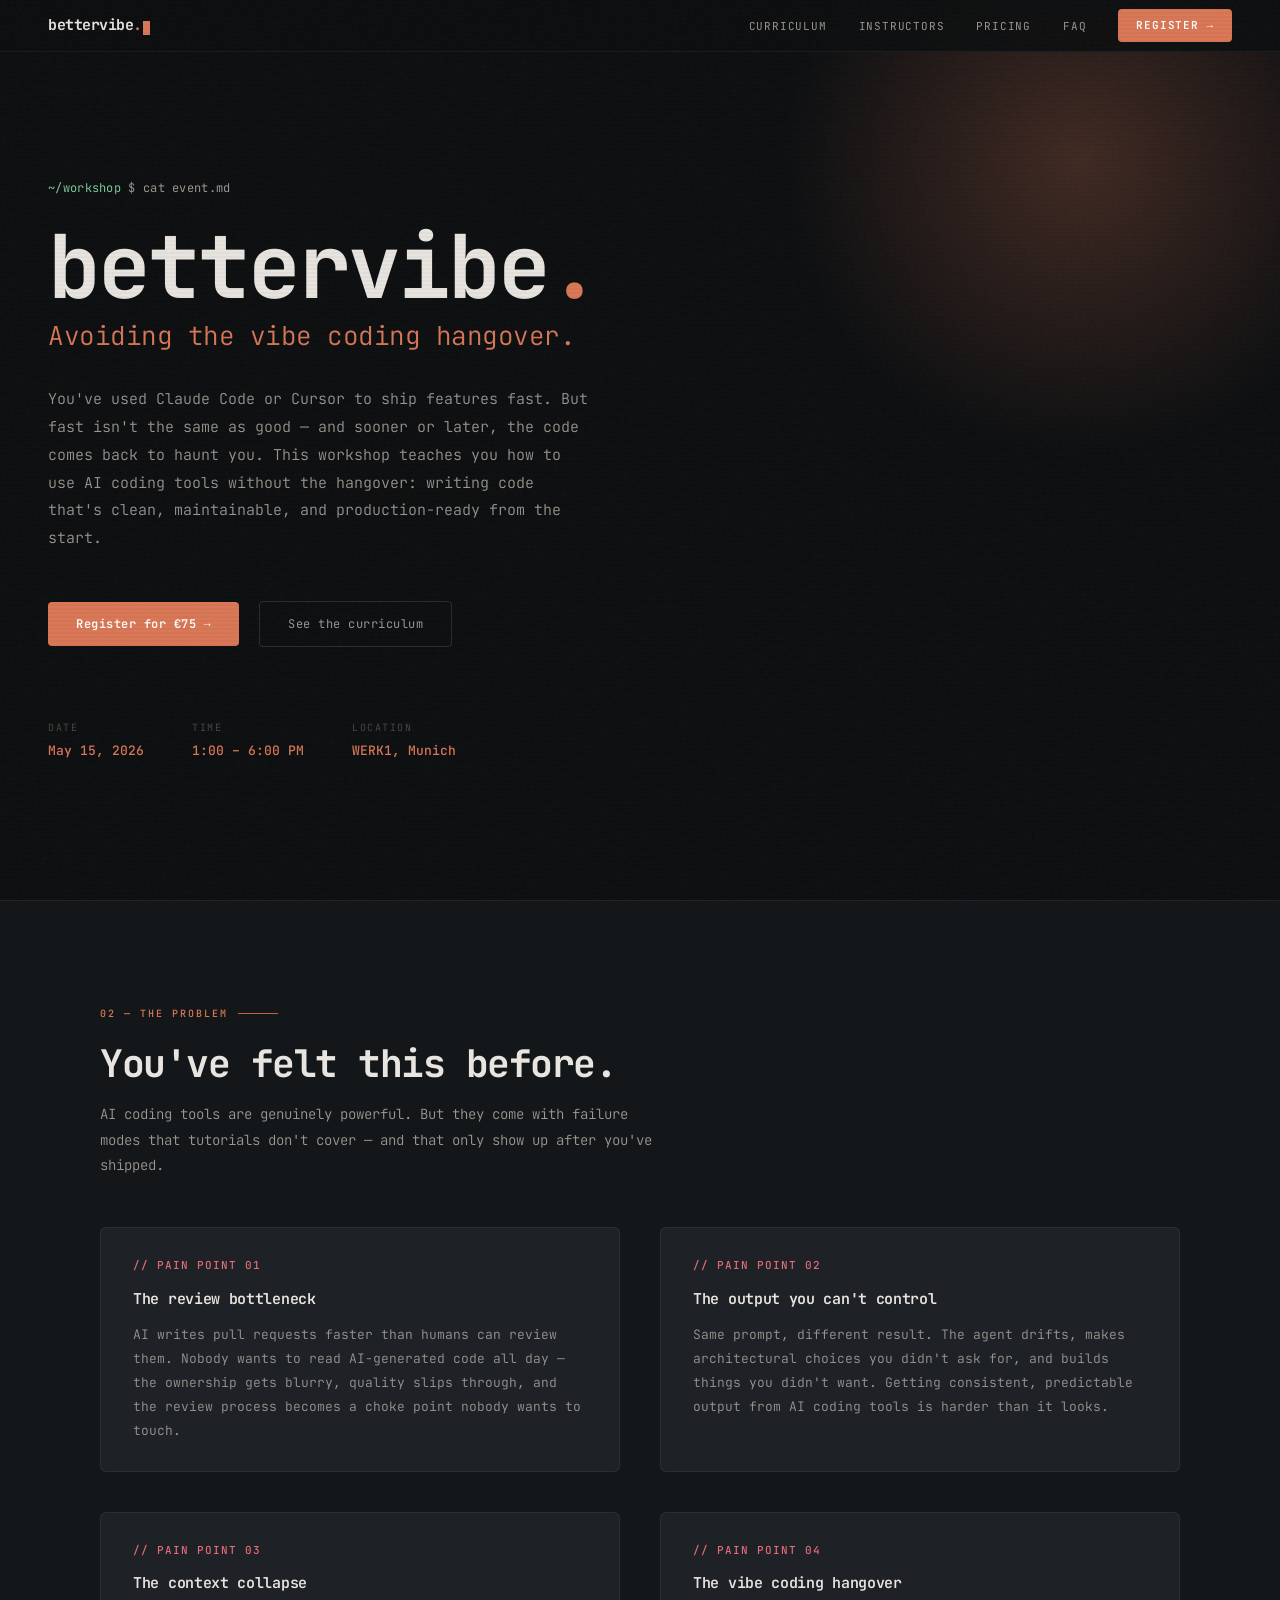
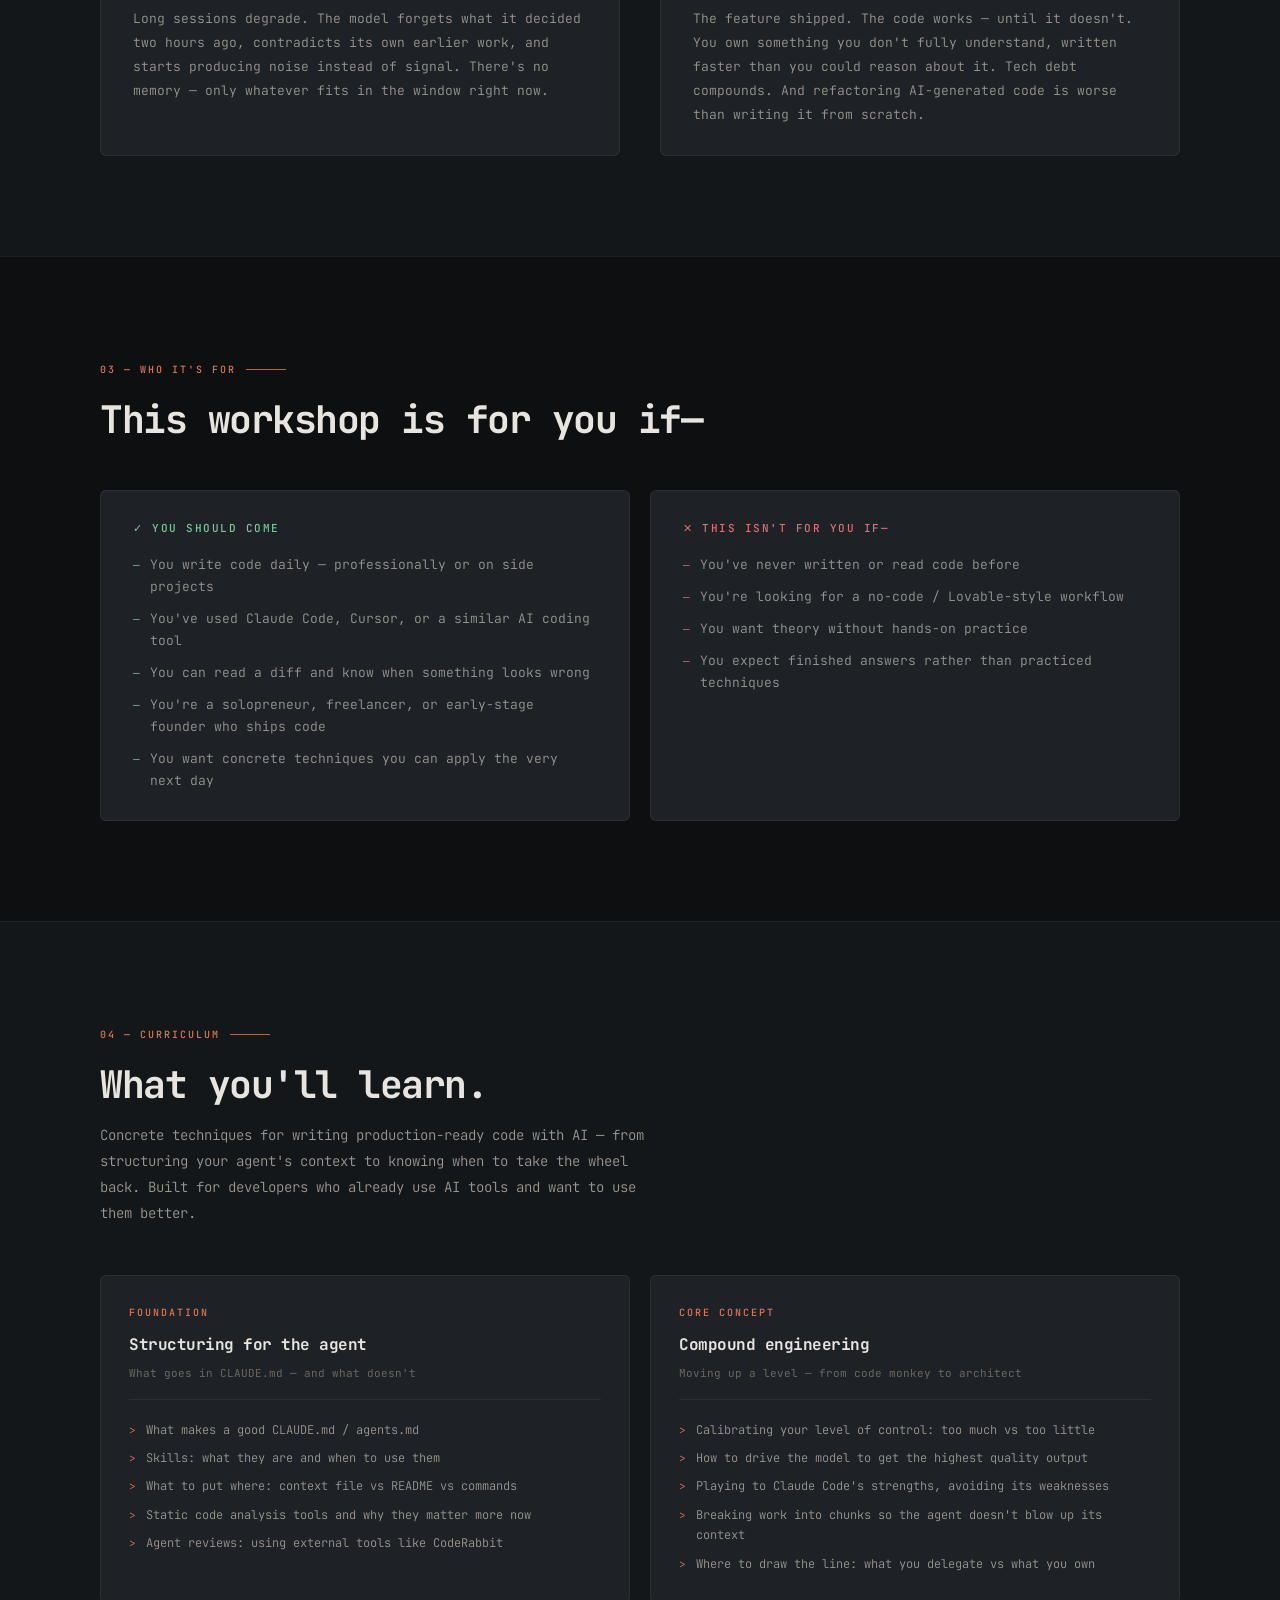
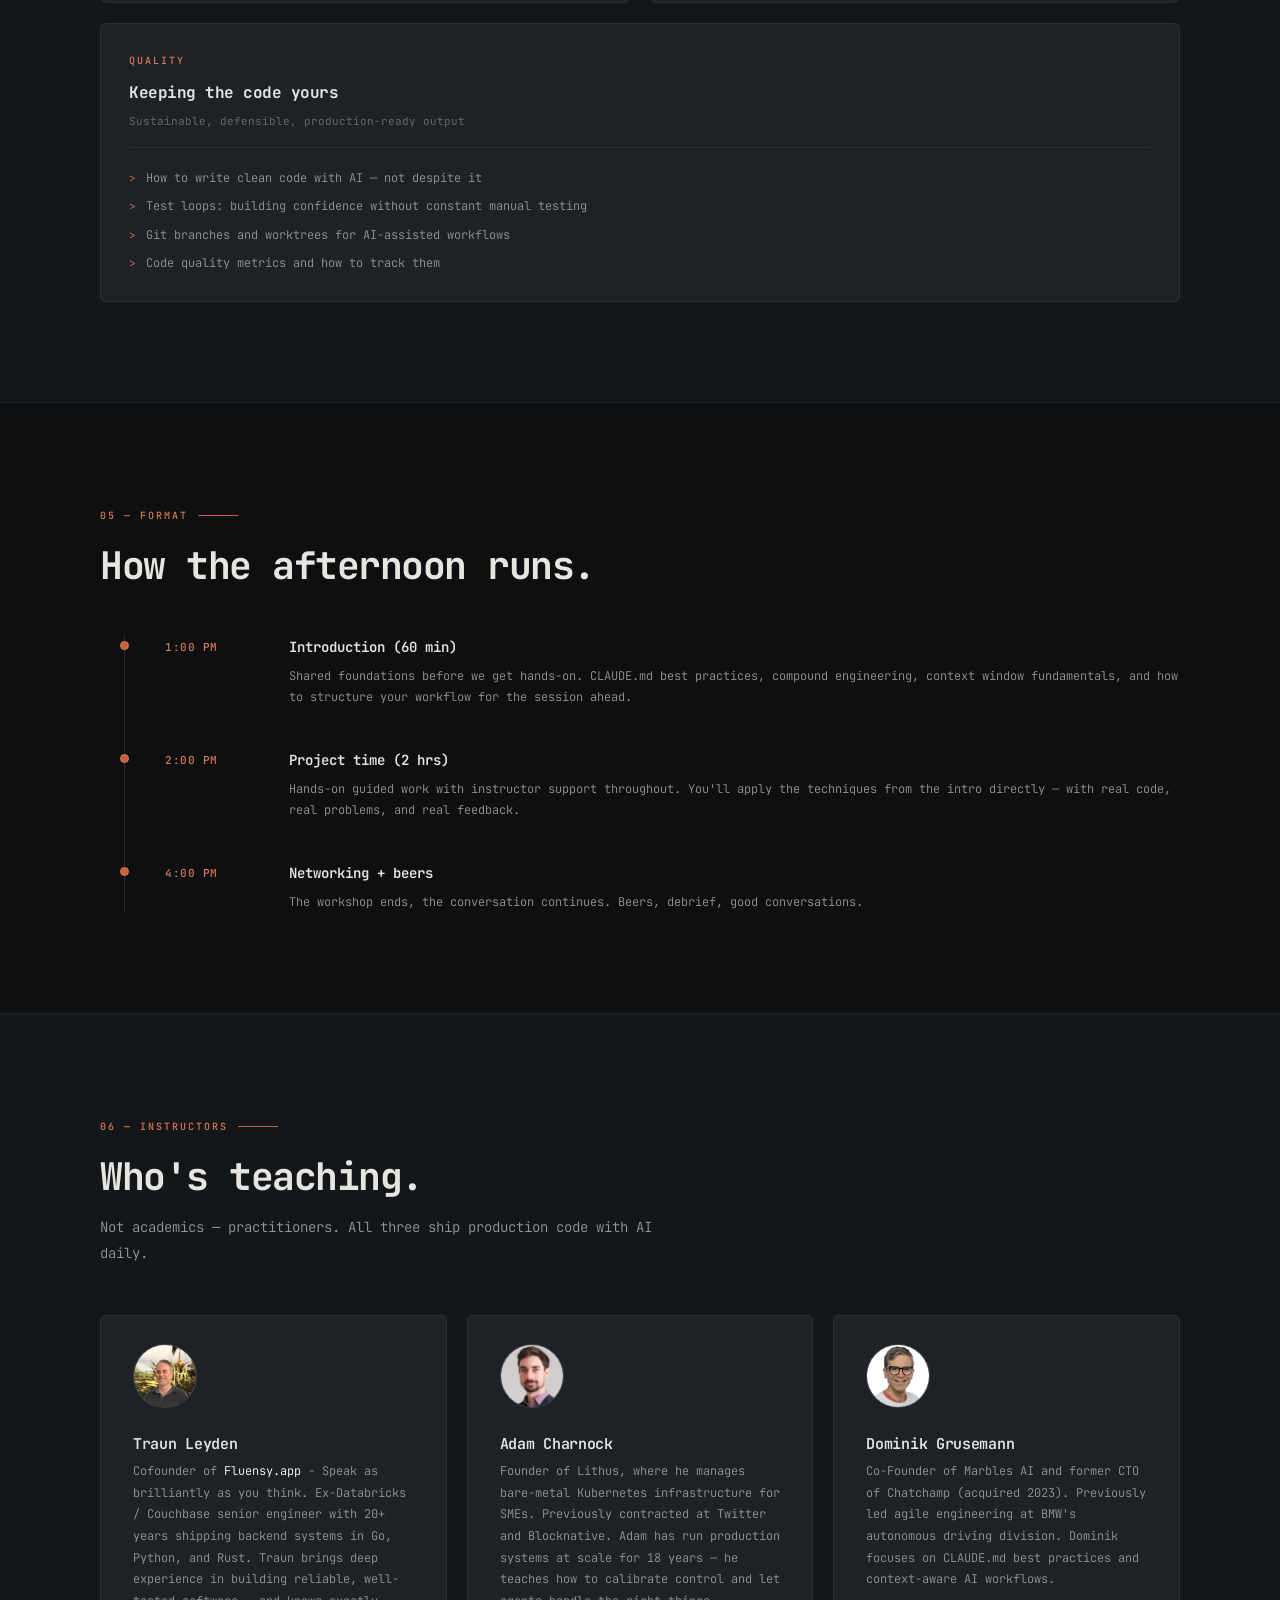
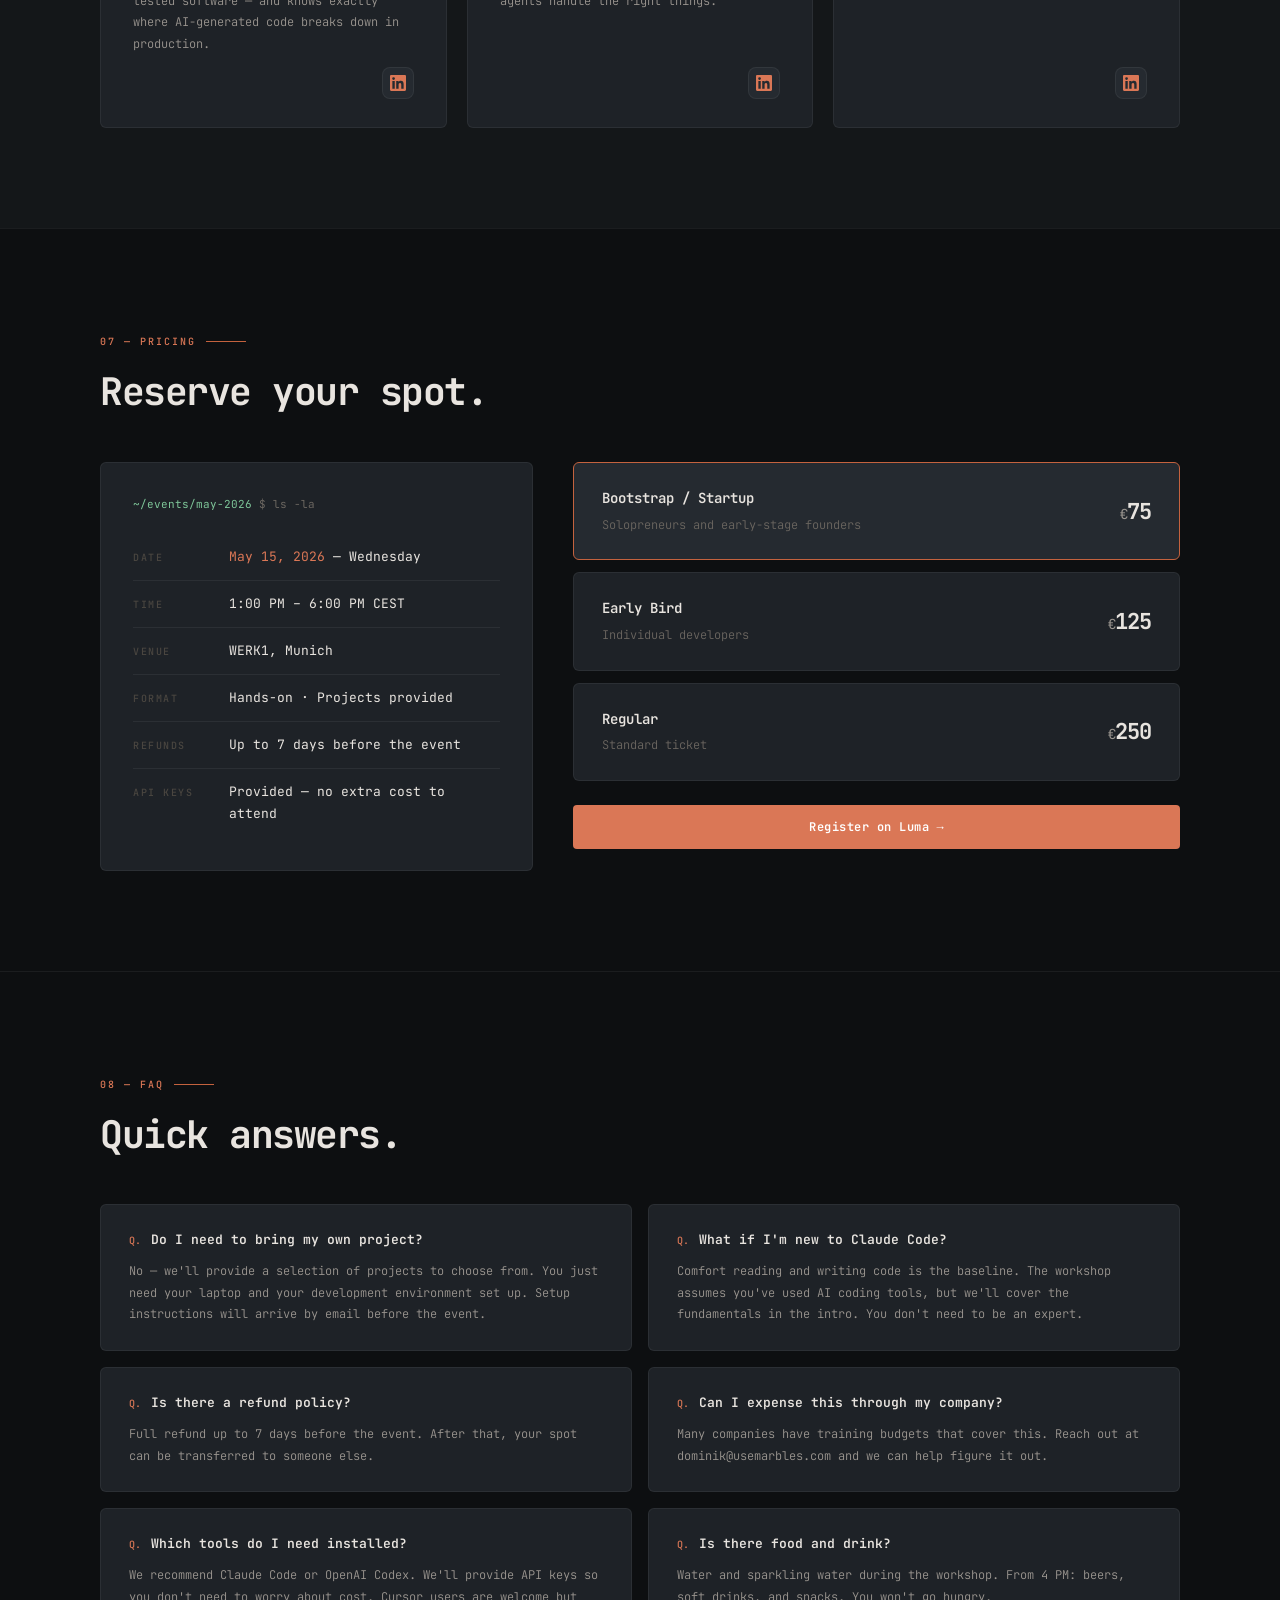
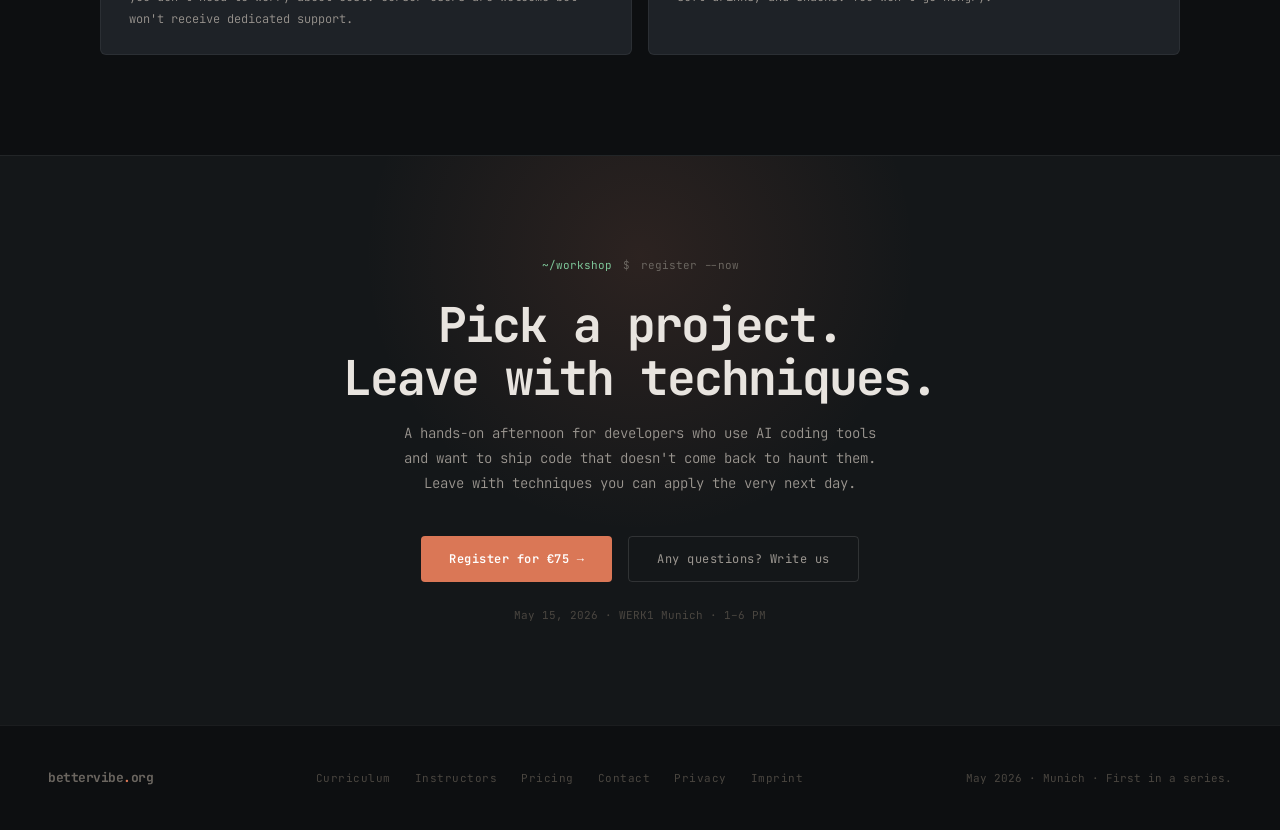
==== commit 4f3de2db: "feat: add privacy policy and imprint pages with self-hosted fonts Add privacy.html and imprint.html " ====
--- a/index.html
+++ b/index.html
@@ -31,8 +31,23 @@
 <link rel="manifest"         href="/public/site.webmanifest">
 <meta name="theme-color"    content="#0D0F11">
 
-<link href="https://fonts.googleapis.com/css2?family=JetBrains+Mono:wght@300;400;500;600;700&display=swap" rel="stylesheet">
 <style>
+  @font-face {
+    font-family: 'JetBrains Mono';
+    font-style: normal;
+    font-weight: 300 700;
+    font-display: swap;
+    src: url(/public/fonts/jetbrains-mono-latin-ext.woff2) format('woff2');
+    unicode-range: U+0100-02BA, U+02BD-02C5, U+02C7-02CC, U+02CE-02D7, U+02DD-02FF, U+0304, U+0308, U+0329, U+1D00-1DBF, U+1E00-1E9F, U+1EF2-1EFF, U+2020, U+20A0-20AB, U+20AD-20C0, U+2113, U+2C60-2C7F, U+A720-A7FF;
+  }
+  @font-face {
+    font-family: 'JetBrains Mono';
+    font-style: normal;
+    font-weight: 300 700;
+    font-display: swap;
+    src: url(/public/fonts/jetbrains-mono-latin.woff2) format('woff2');
+    unicode-range: U+0000-00FF, U+0131, U+0152-0153, U+02BB-02BC, U+02C6, U+02DA, U+02DC, U+0304, U+0308, U+0329, U+2000-206F, U+20AC, U+2122, U+2191, U+2193, U+2212, U+2215, U+FEFF, U+FFFD;
+  }
   :root {
     --bg-primary: #0D0F11;
     --bg-secondary: #141719;
@@ -1076,6 +1091,8 @@
     <li><a href="#instructors">Instructors</a></li>
     <li><a href="#pricing">Pricing</a></li>
     <li><a href="mailto:dominik@usemarbles.com">Contact</a></li>
+    <li><a href="/privacy.html">Privacy</a></li>
+    <li><a href="/imprint.html">Imprint</a></li>
   </ul>
   <div class="footer-right">May 2026 · Munich · First in a series.</div>
 </footer>
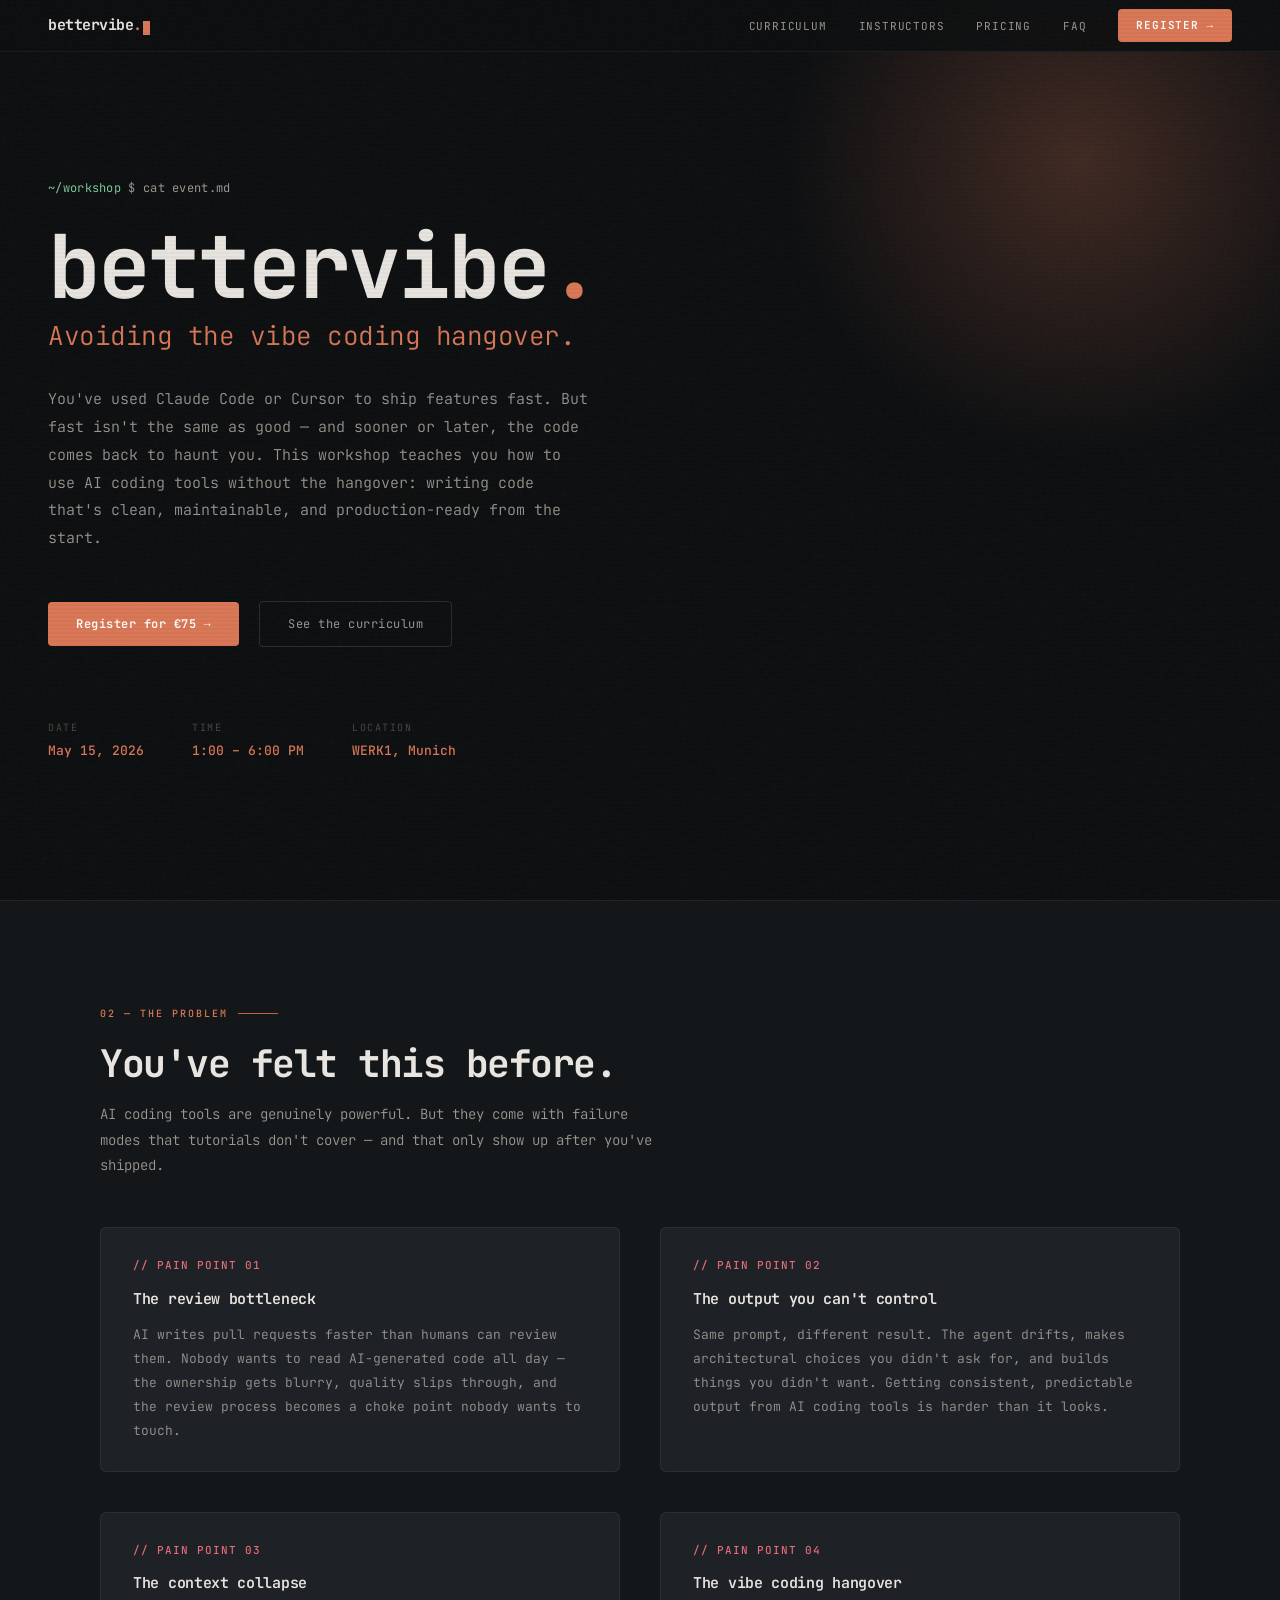
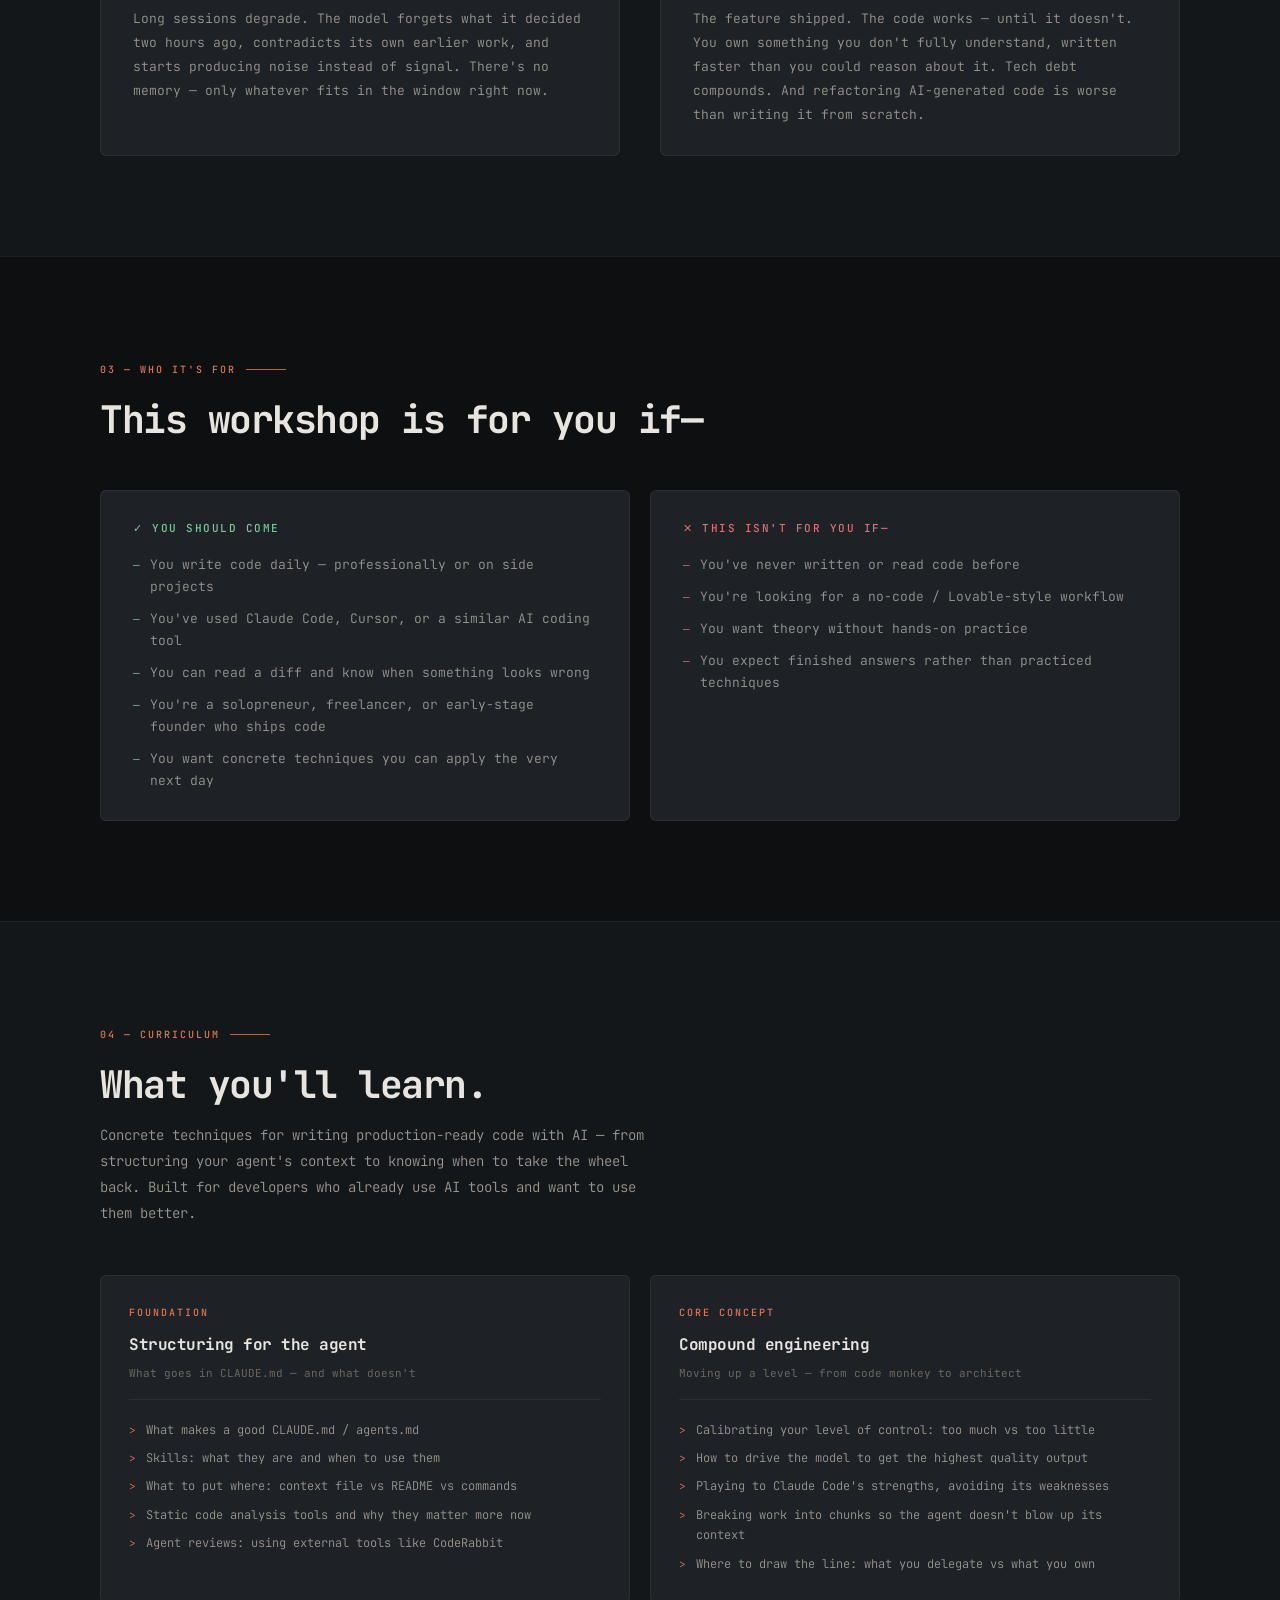
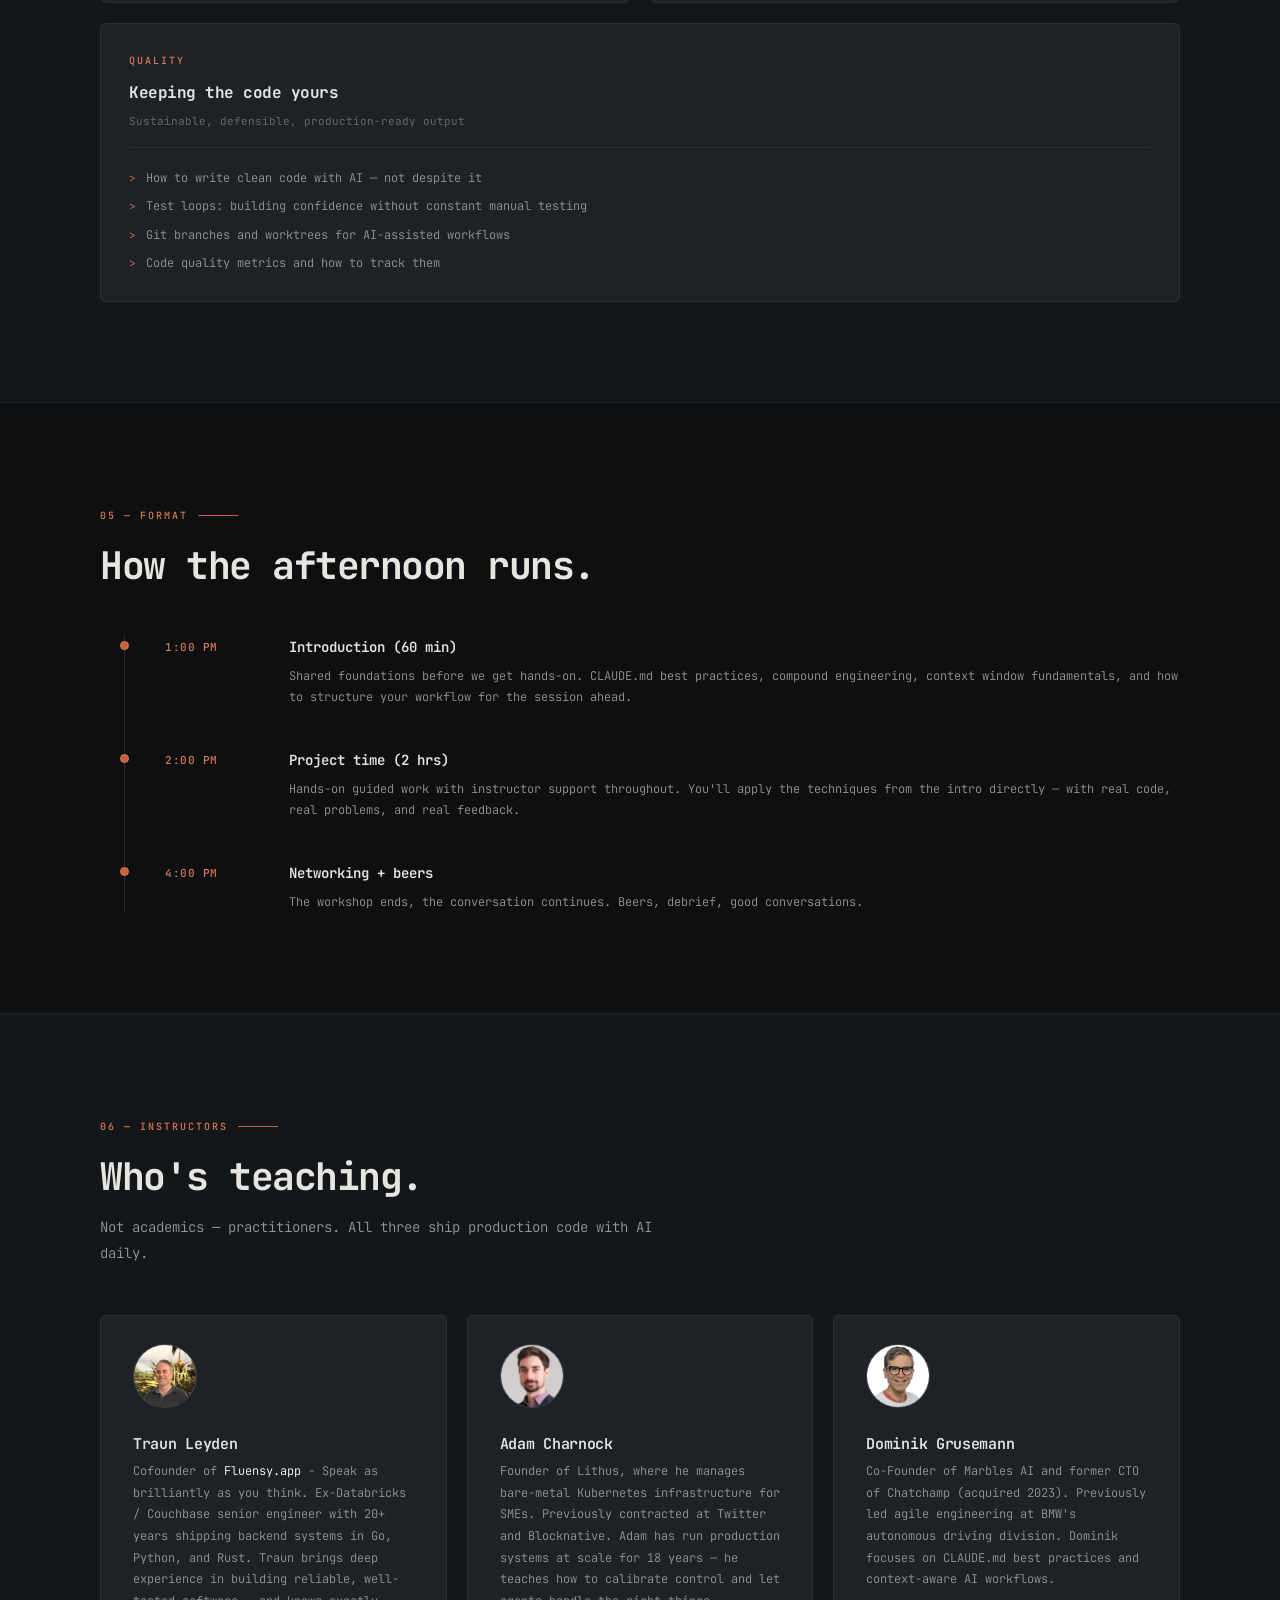
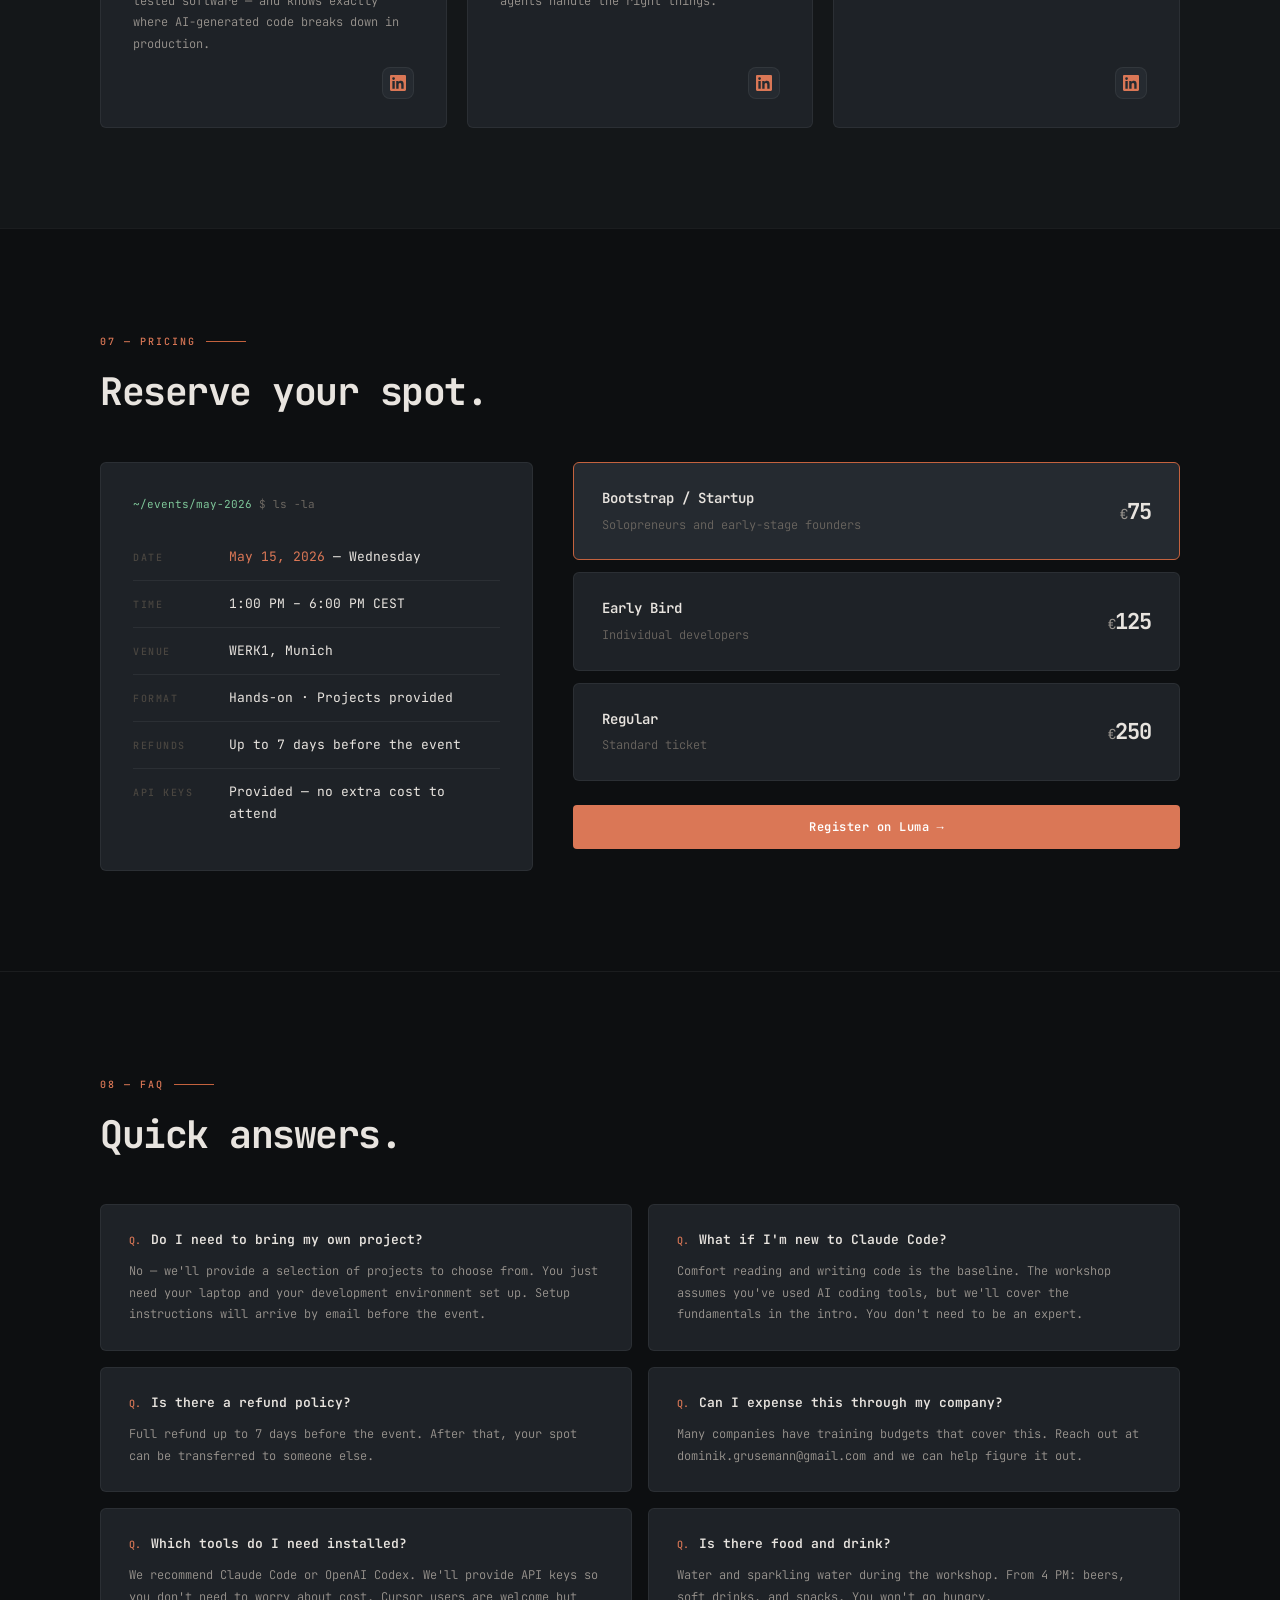
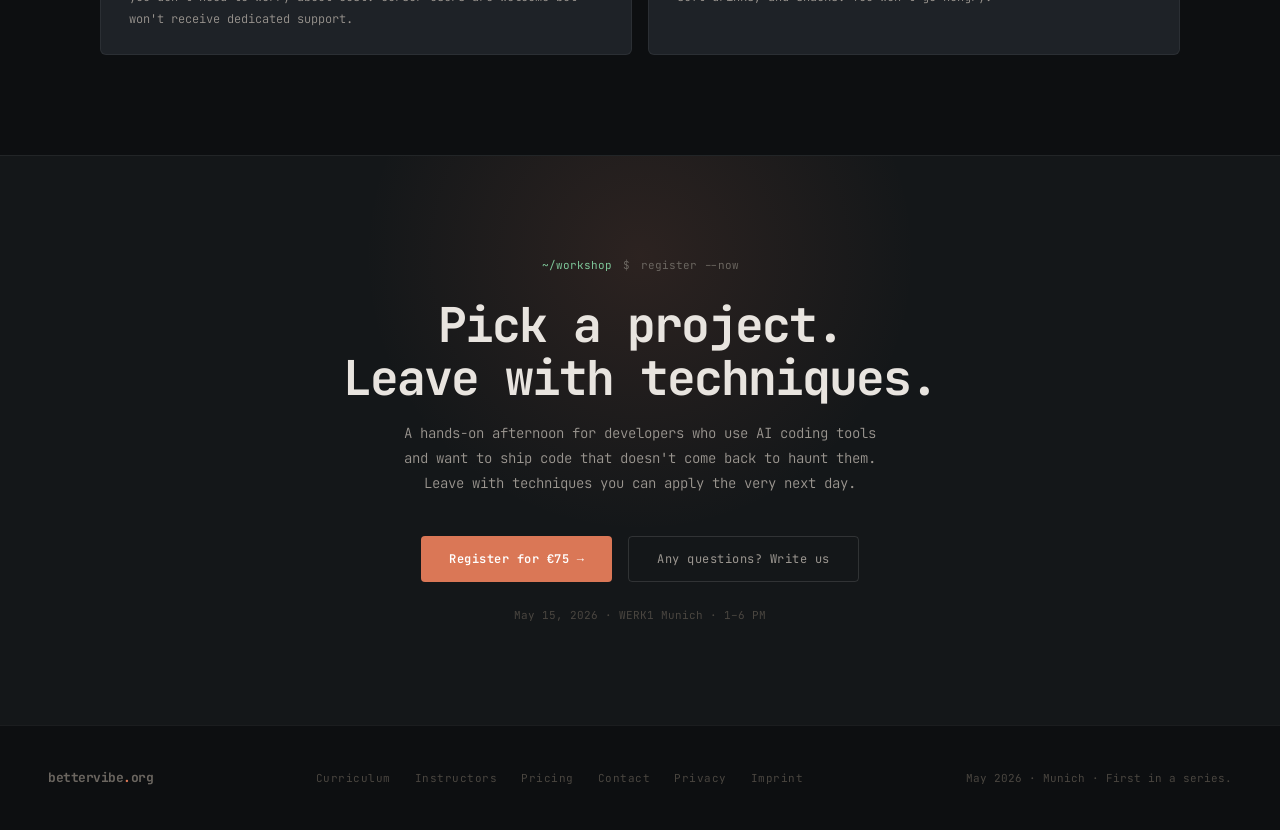
==== commit 225c0d07: "chore: update contact email across all pages Replace dominik@usemarbles.com with dominik.grusemann@g" ====
--- a/index.html
+++ b/index.html
@@ -1044,7 +1044,7 @@
       </div>
       <div class="faq-item">
         <div class="faq-q">Can I expense this through my company?</div>
-        <div class="faq-a">Many companies have training budgets that cover this. Reach out at dominik@usemarbles.com and we can help figure it out.</div>
+        <div class="faq-a">Many companies have training budgets that cover this. Reach out at dominik.grusemann@gmail.com and we can help figure it out.</div>
       </div>
       <div class="faq-item">
         <div class="faq-q">Which tools do I need installed?</div>
@@ -1073,7 +1073,7 @@
     </p>
     <div style="display: flex; justify-content: center; gap: 16px; flex-wrap: wrap;">
       <a href="https://luma.com/lj9niymo" class="btn-primary">Register for €75 →</a>
-      <a href="mailto:dominik@usemarbles.com" class="btn-ghost">Any questions? Write us</a>
+      <a href="mailto:dominik.grusemann@gmail.com" class="btn-ghost">Any questions? Write us</a>
     </div>
     <p style="font-size: 11px; color: var(--text-muted); margin-top: 24px;">
       May 15, 2026 · WERK1 Munich · 1–6 PM
@@ -1090,7 +1090,7 @@
     <li><a href="#curriculum">Curriculum</a></li>
     <li><a href="#instructors">Instructors</a></li>
     <li><a href="#pricing">Pricing</a></li>
-    <li><a href="mailto:dominik@usemarbles.com">Contact</a></li>
+    <li><a href="mailto:dominik.grusemann@gmail.com">Contact</a></li>
     <li><a href="/privacy.html">Privacy</a></li>
     <li><a href="/imprint.html">Imprint</a></li>
   </ul>
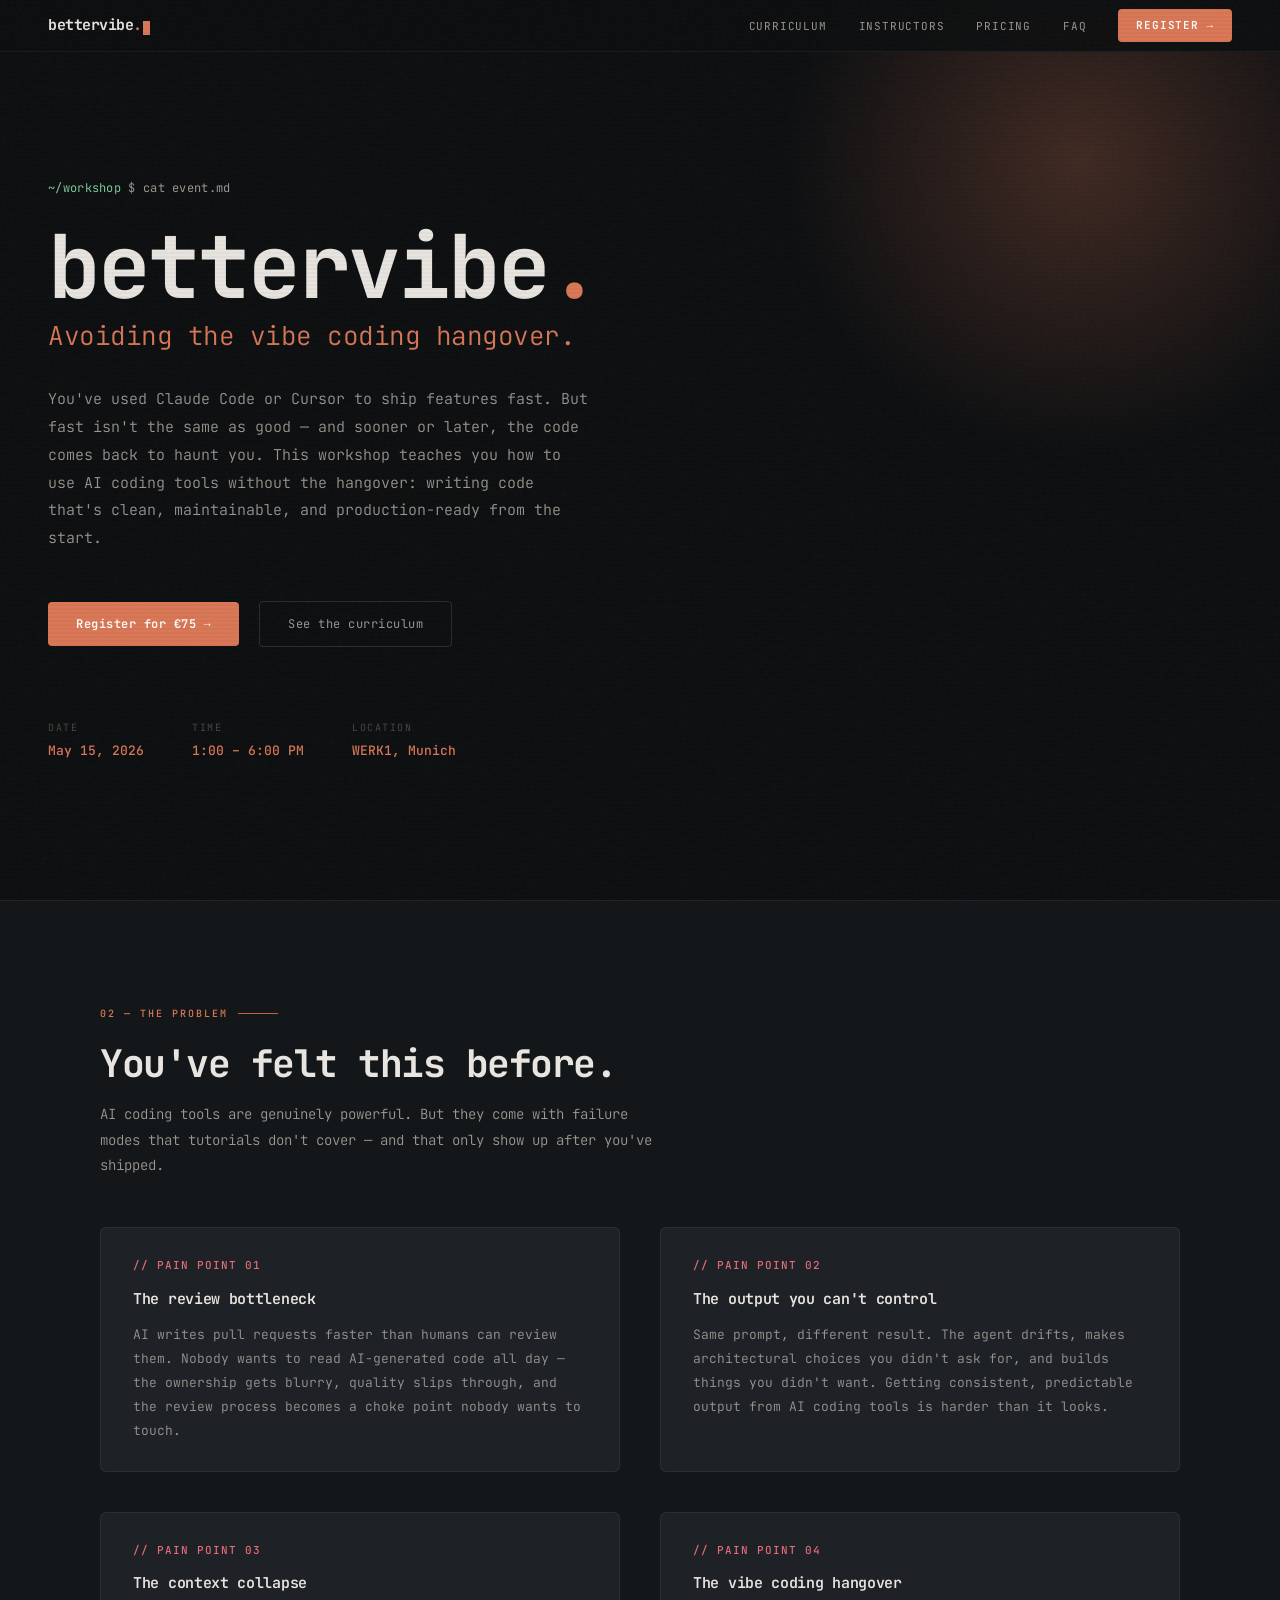
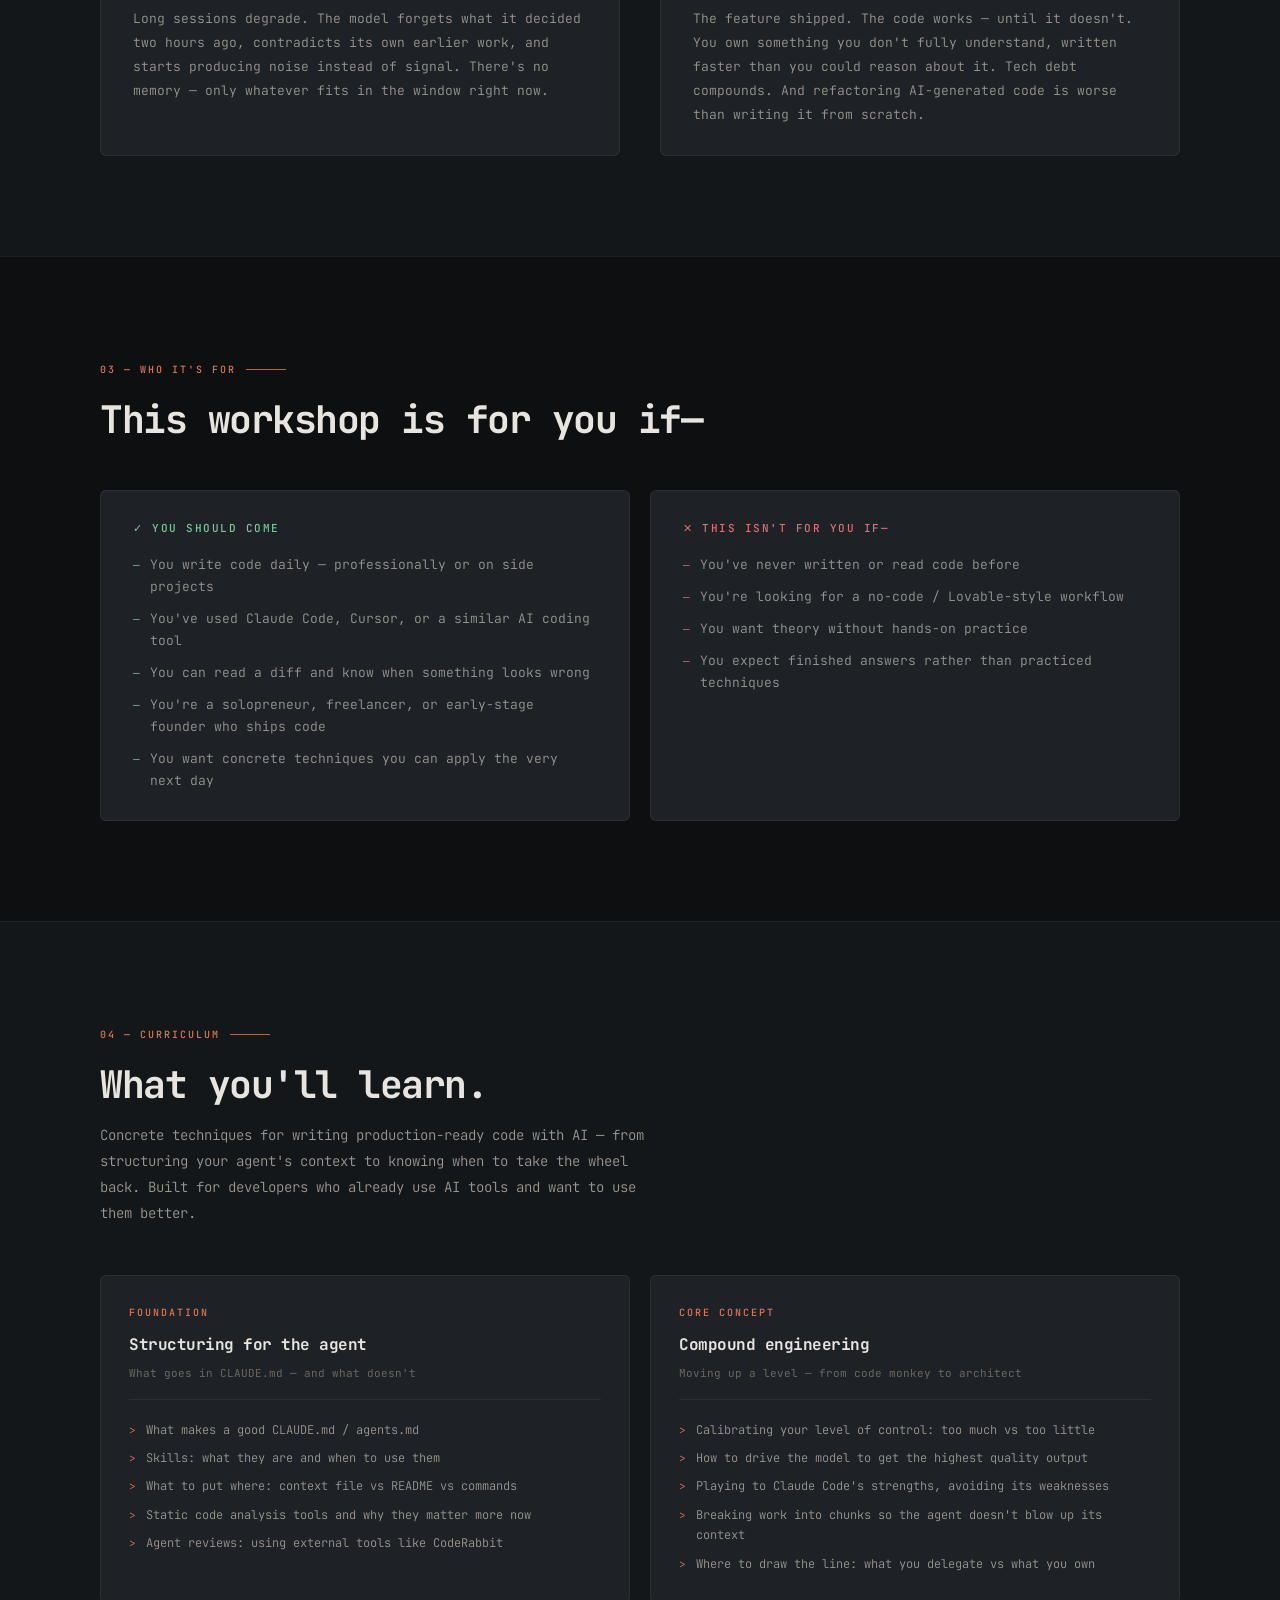
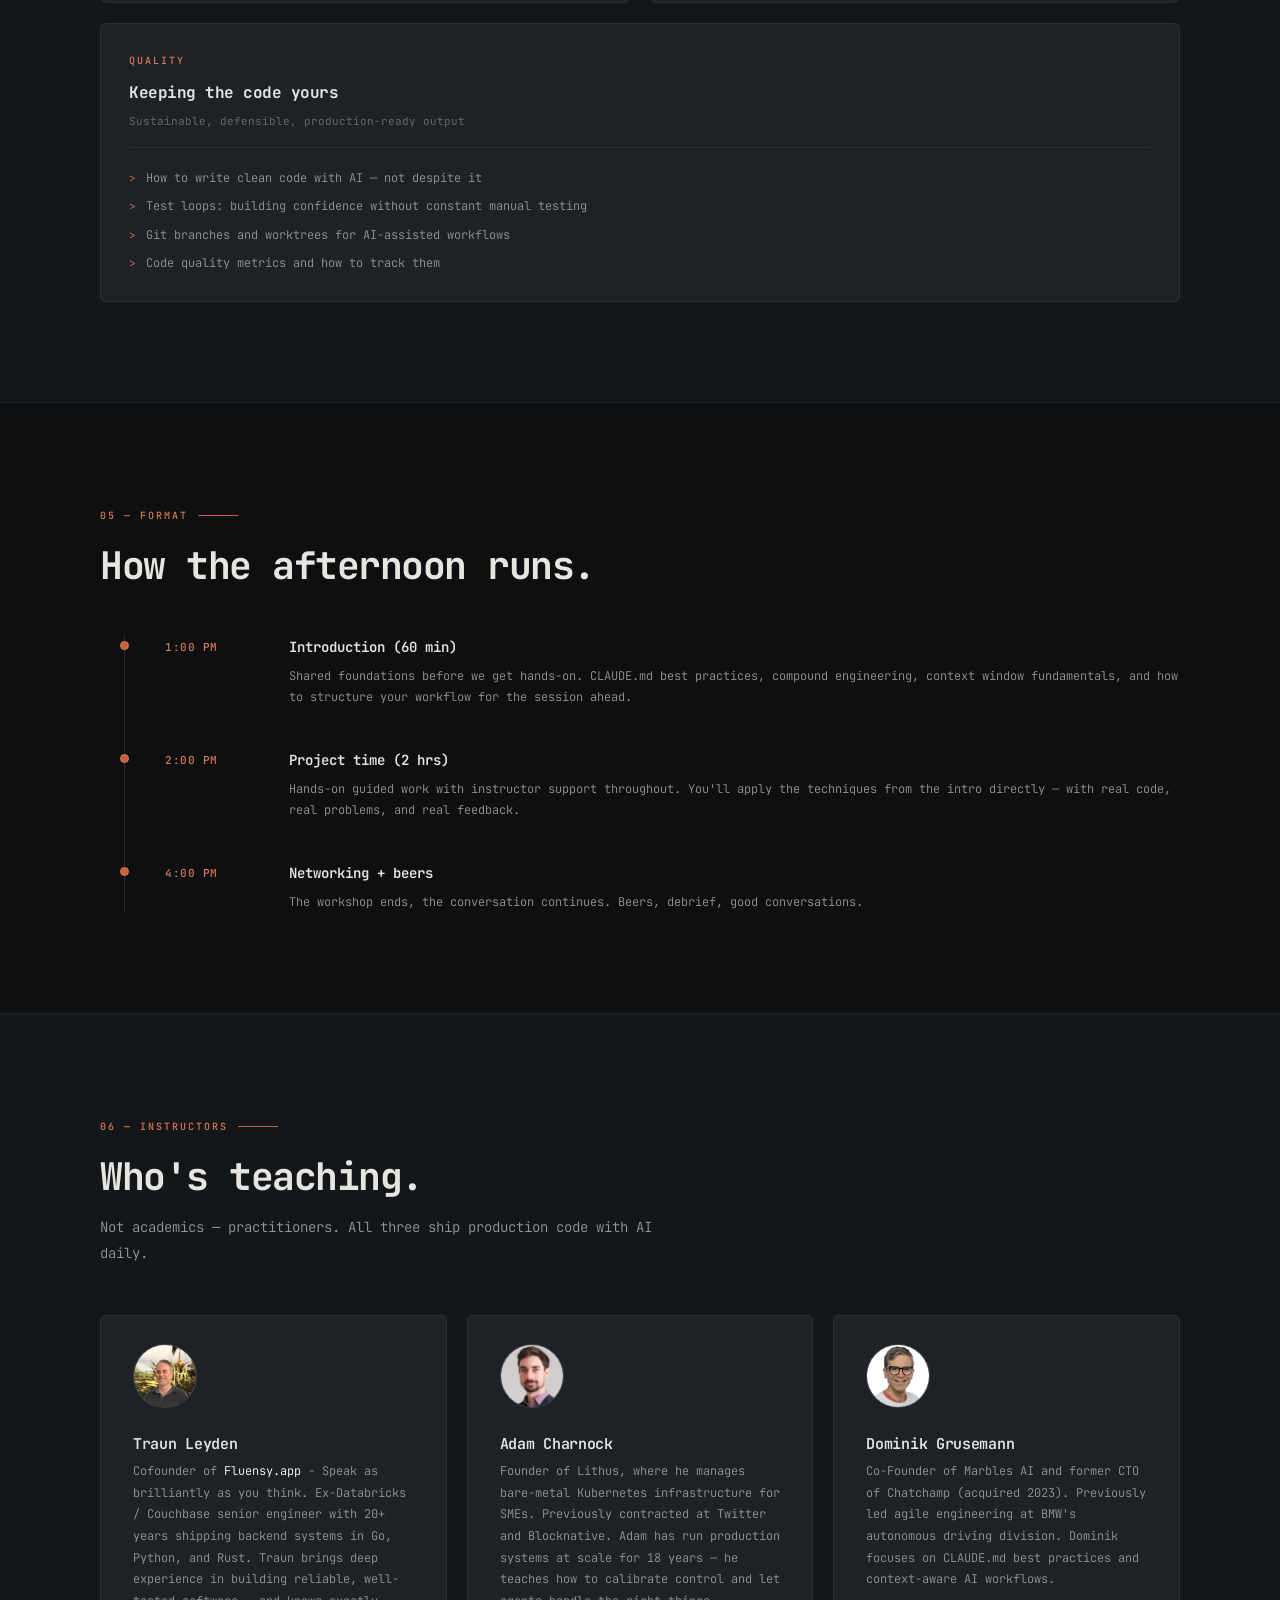
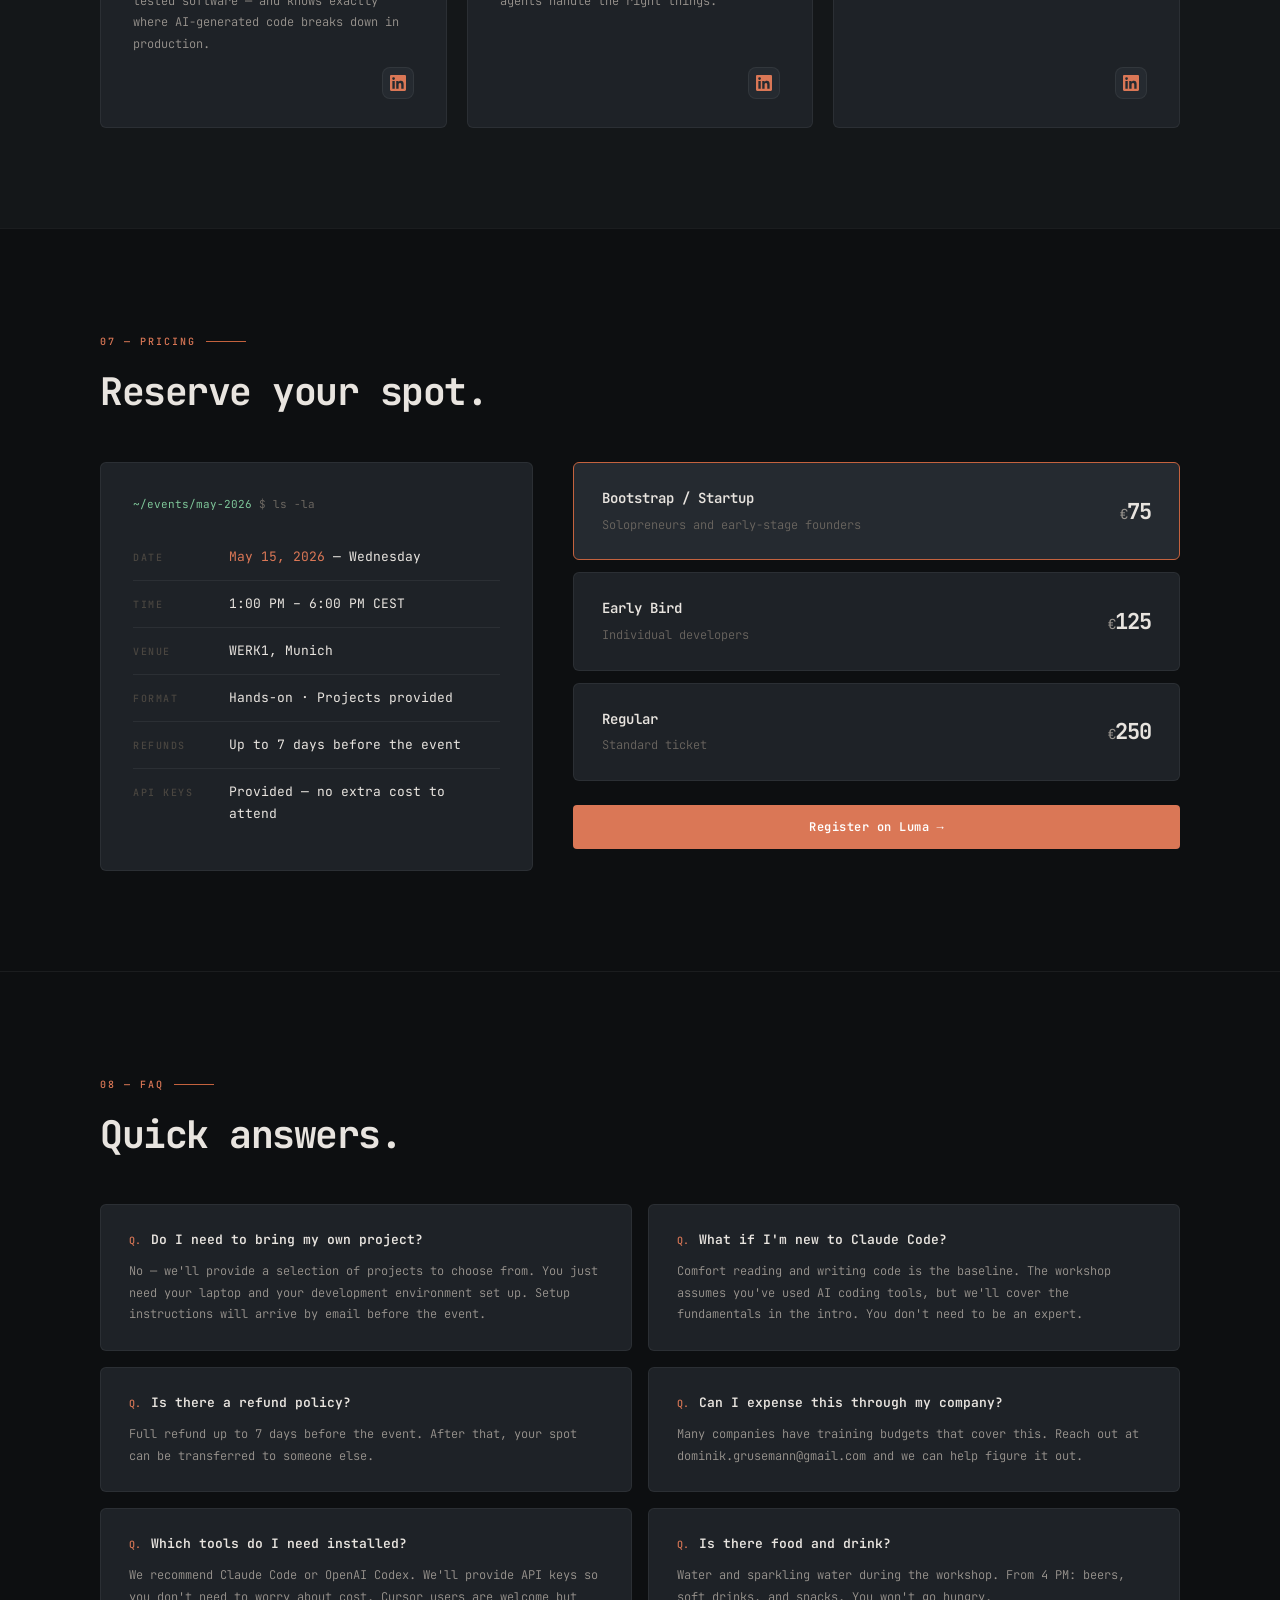
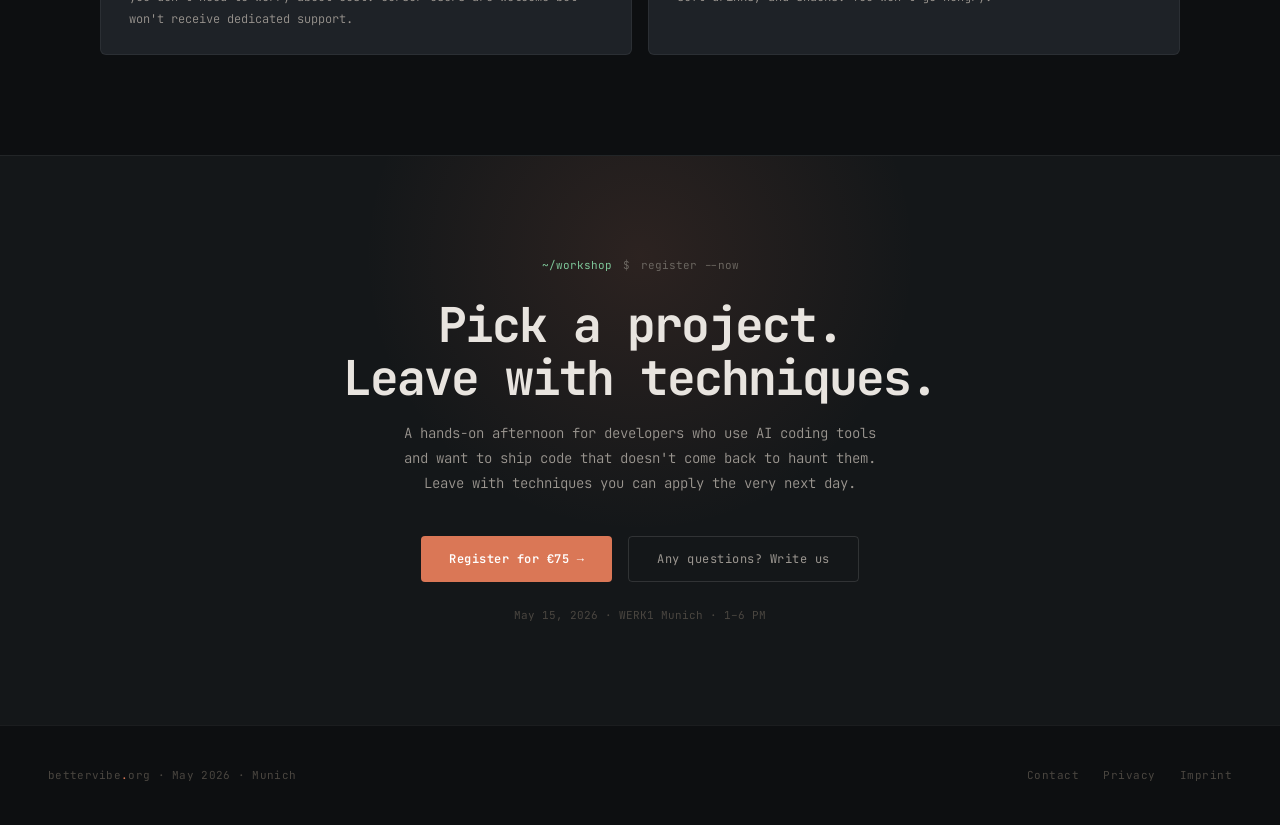
==== commit d0f8d2fb: "refactor: simplify footer structure and styling across pages Consolidate footer metadata into single" ====
--- a/index.html
+++ b/index.html
@@ -632,24 +632,19 @@
   }
 
   .footer-left {
-    font-size: 13px; font-weight: 700; letter-spacing: -0.5px;
-    color: var(--text-tertiary);
+    font-size: 11px; color: var(--text-muted); letter-spacing: 0.3px;
   }
   .footer-left .dot { color: var(--amber); }
 
-  .footer-links {
-    display: flex; gap: 24px; list-style: none;
-  }
-  .footer-links a {
+  .footer-legal {
+    display: flex; gap: 24px;
+  }
+  .footer-legal a {
     font-size: 11px; color: var(--text-muted); text-decoration: none;
     letter-spacing: 0.5px;
     transition: color 0.2s;
   }
-  .footer-links a:hover { color: var(--amber); }
-
-  .footer-right {
-    font-size: 11px; color: var(--text-muted);
-  }
+  .footer-legal a:hover { color: var(--amber); }
 
   /* ────────────────────────────────────────────
      RESPONSIVE
@@ -1085,16 +1080,12 @@
      FOOTER
 ──────────────────────────────────────────── -->
 <footer>
-  <div class="footer-left">bettervibe<span class="dot">.</span>org</div>
-  <ul class="footer-links">
-    <li><a href="#curriculum">Curriculum</a></li>
-    <li><a href="#instructors">Instructors</a></li>
-    <li><a href="#pricing">Pricing</a></li>
-    <li><a href="mailto:dominik.grusemann@gmail.com">Contact</a></li>
-    <li><a href="/privacy.html">Privacy</a></li>
-    <li><a href="/imprint.html">Imprint</a></li>
-  </ul>
-  <div class="footer-right">May 2026 · Munich · First in a series.</div>
+  <div class="footer-left">bettervibe<span class="dot">.</span>org · May 2026 · Munich</div>
+  <div class="footer-legal">
+    <a href="mailto:dominik.grusemann@gmail.com">Contact</a>
+    <a href="/privacy.html">Privacy</a>
+    <a href="/imprint.html">Imprint</a>
+  </div>
 </footer>
 
 </body>
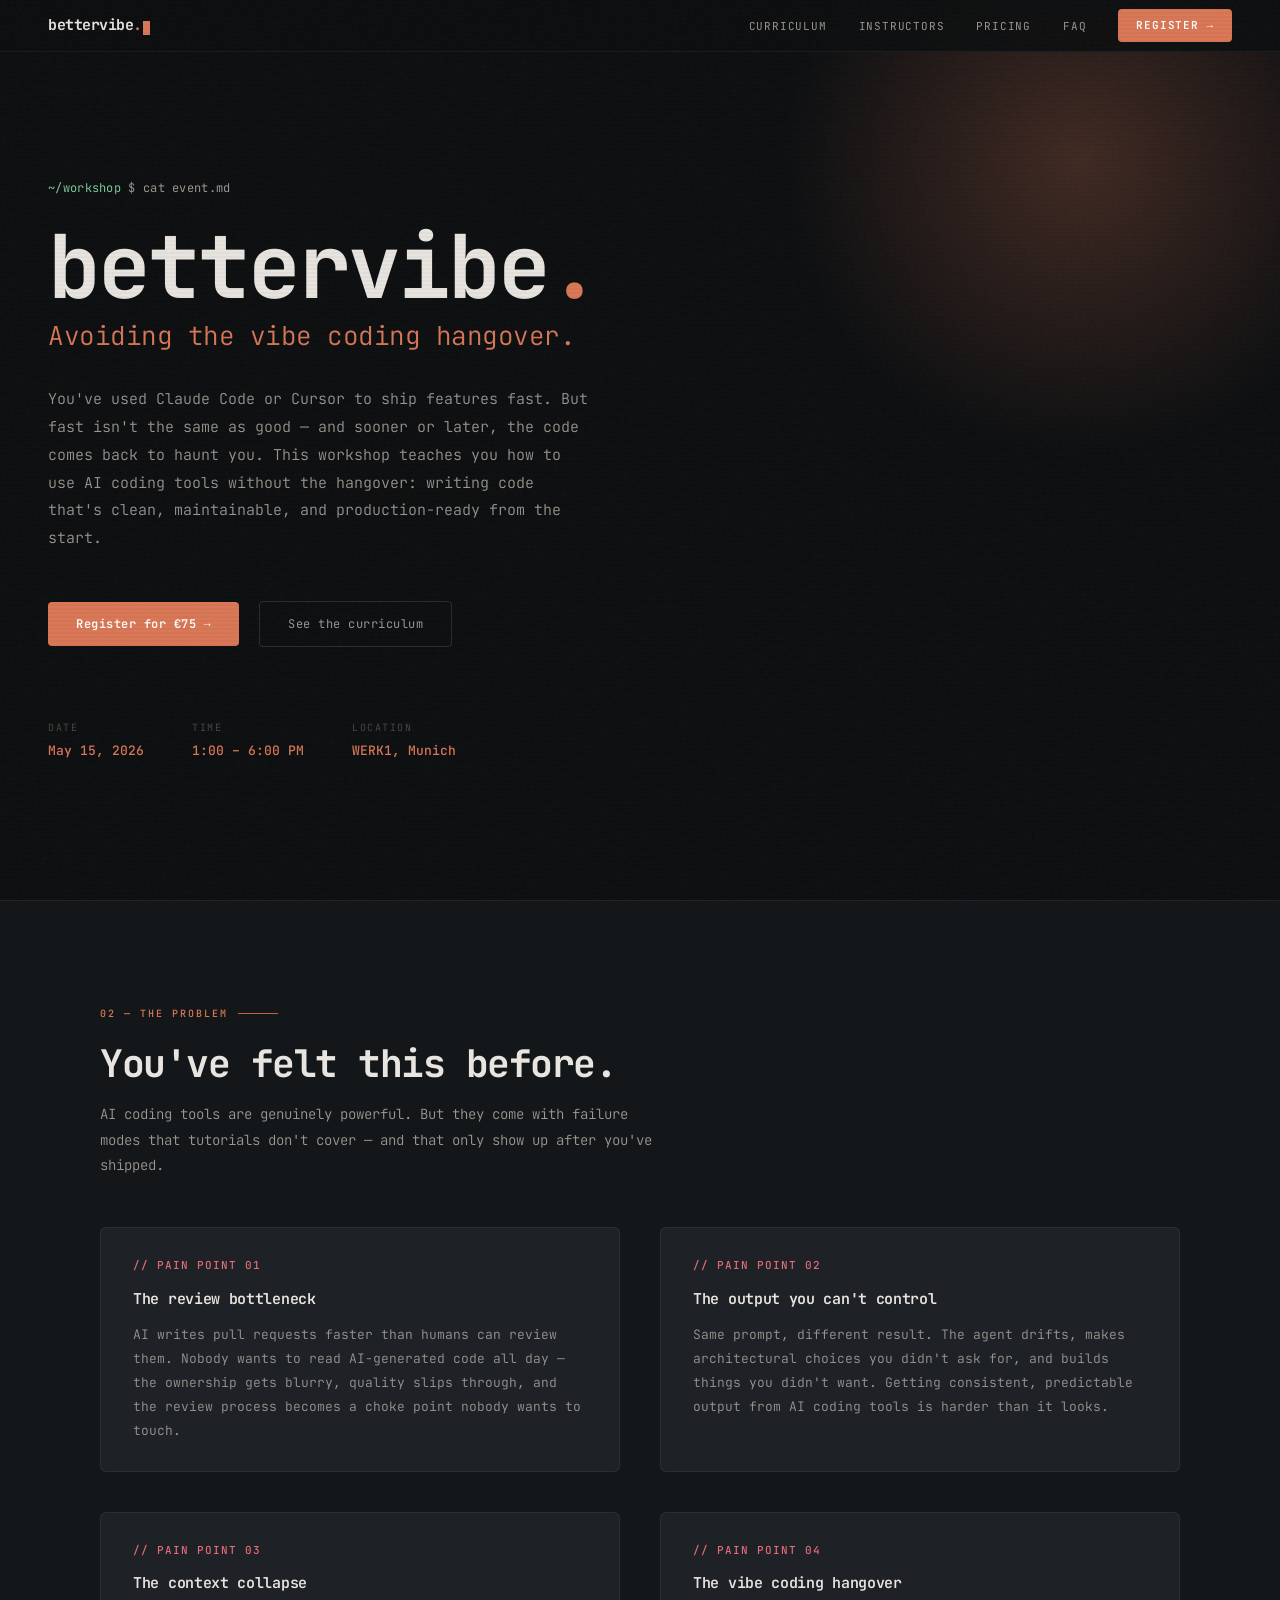
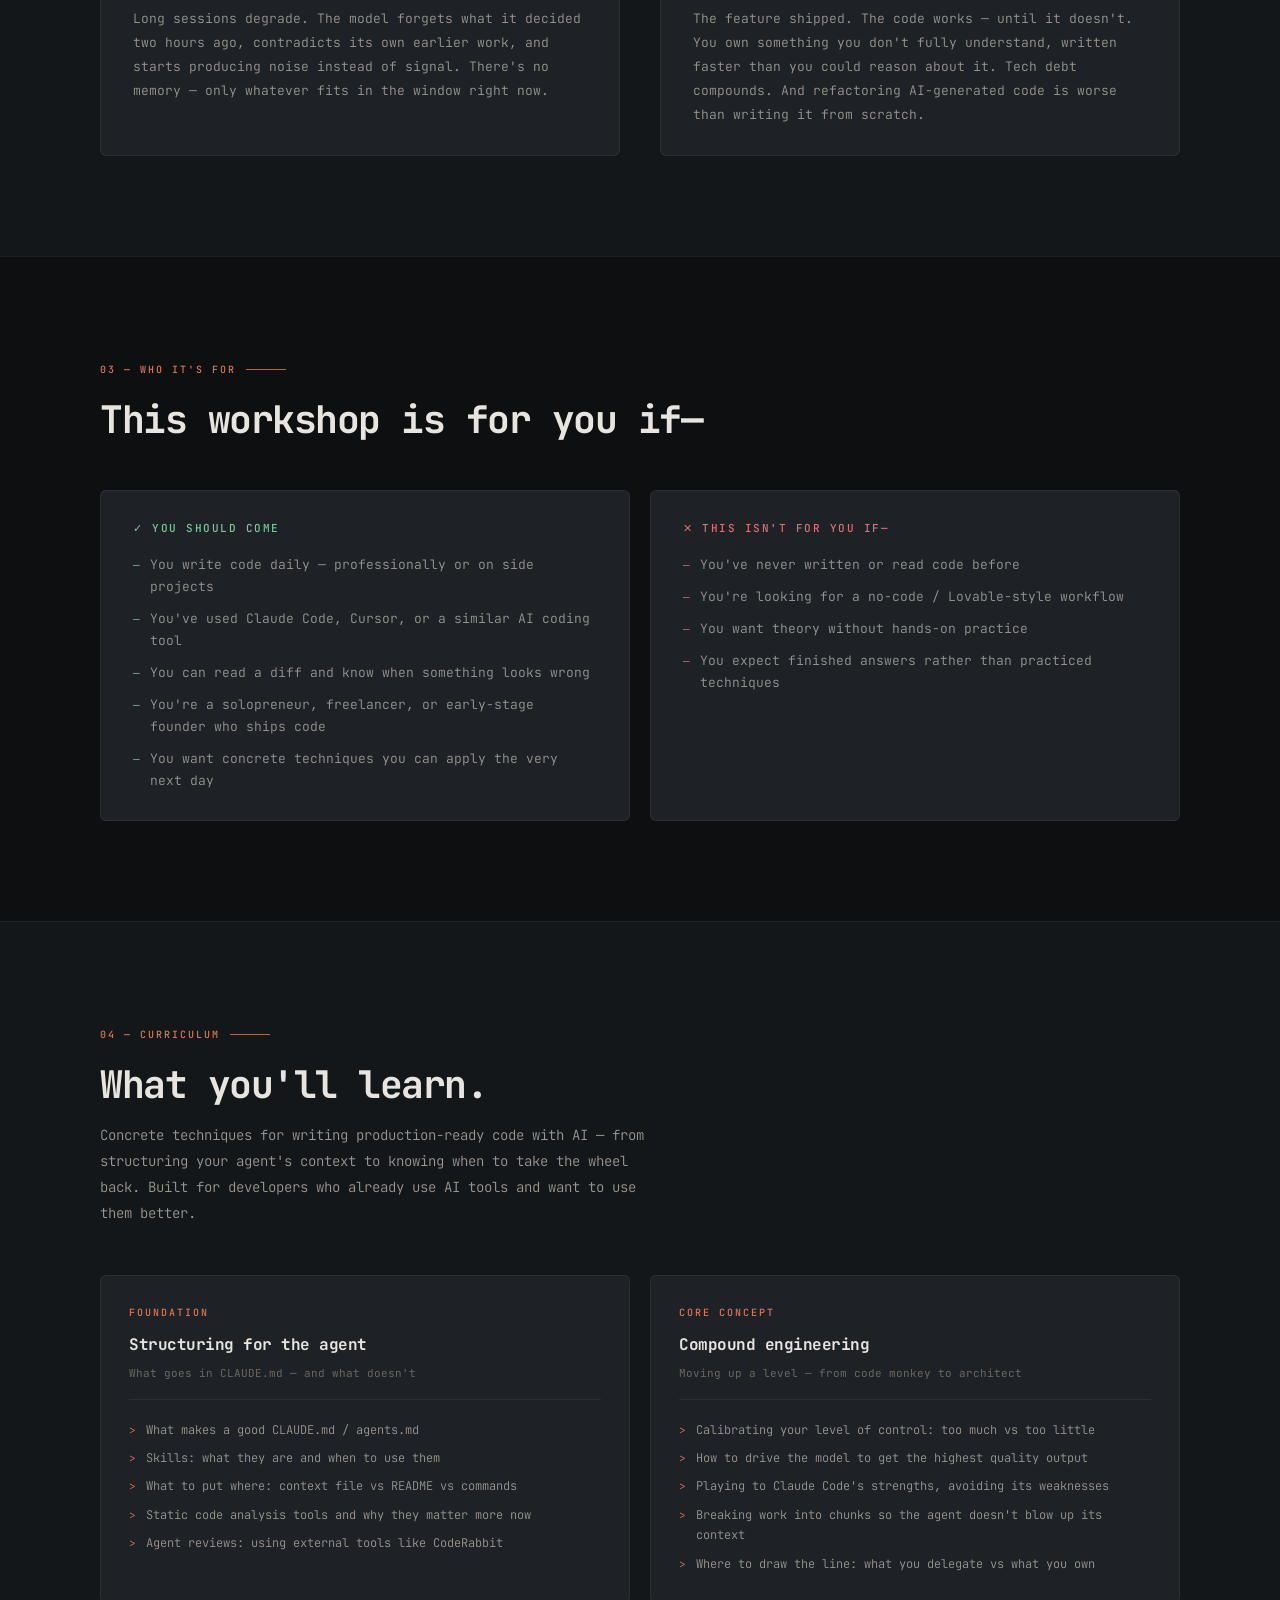
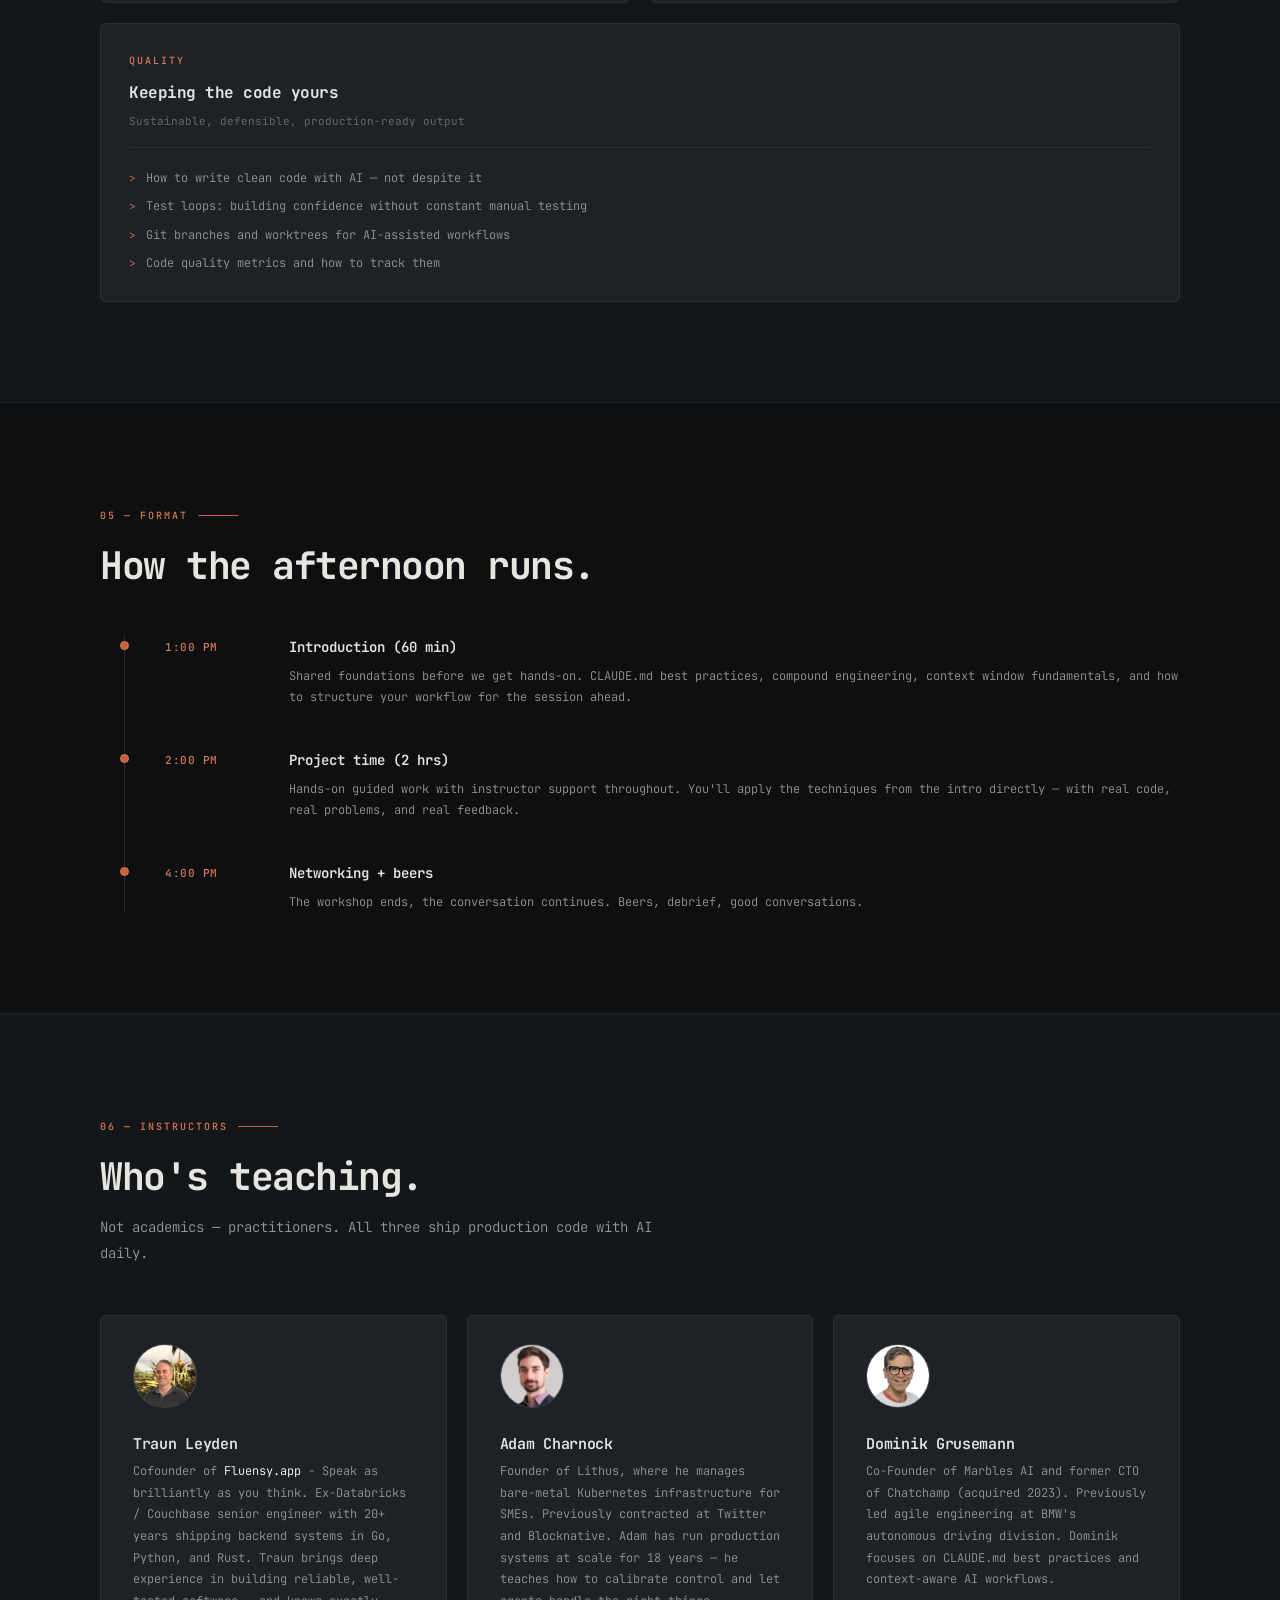
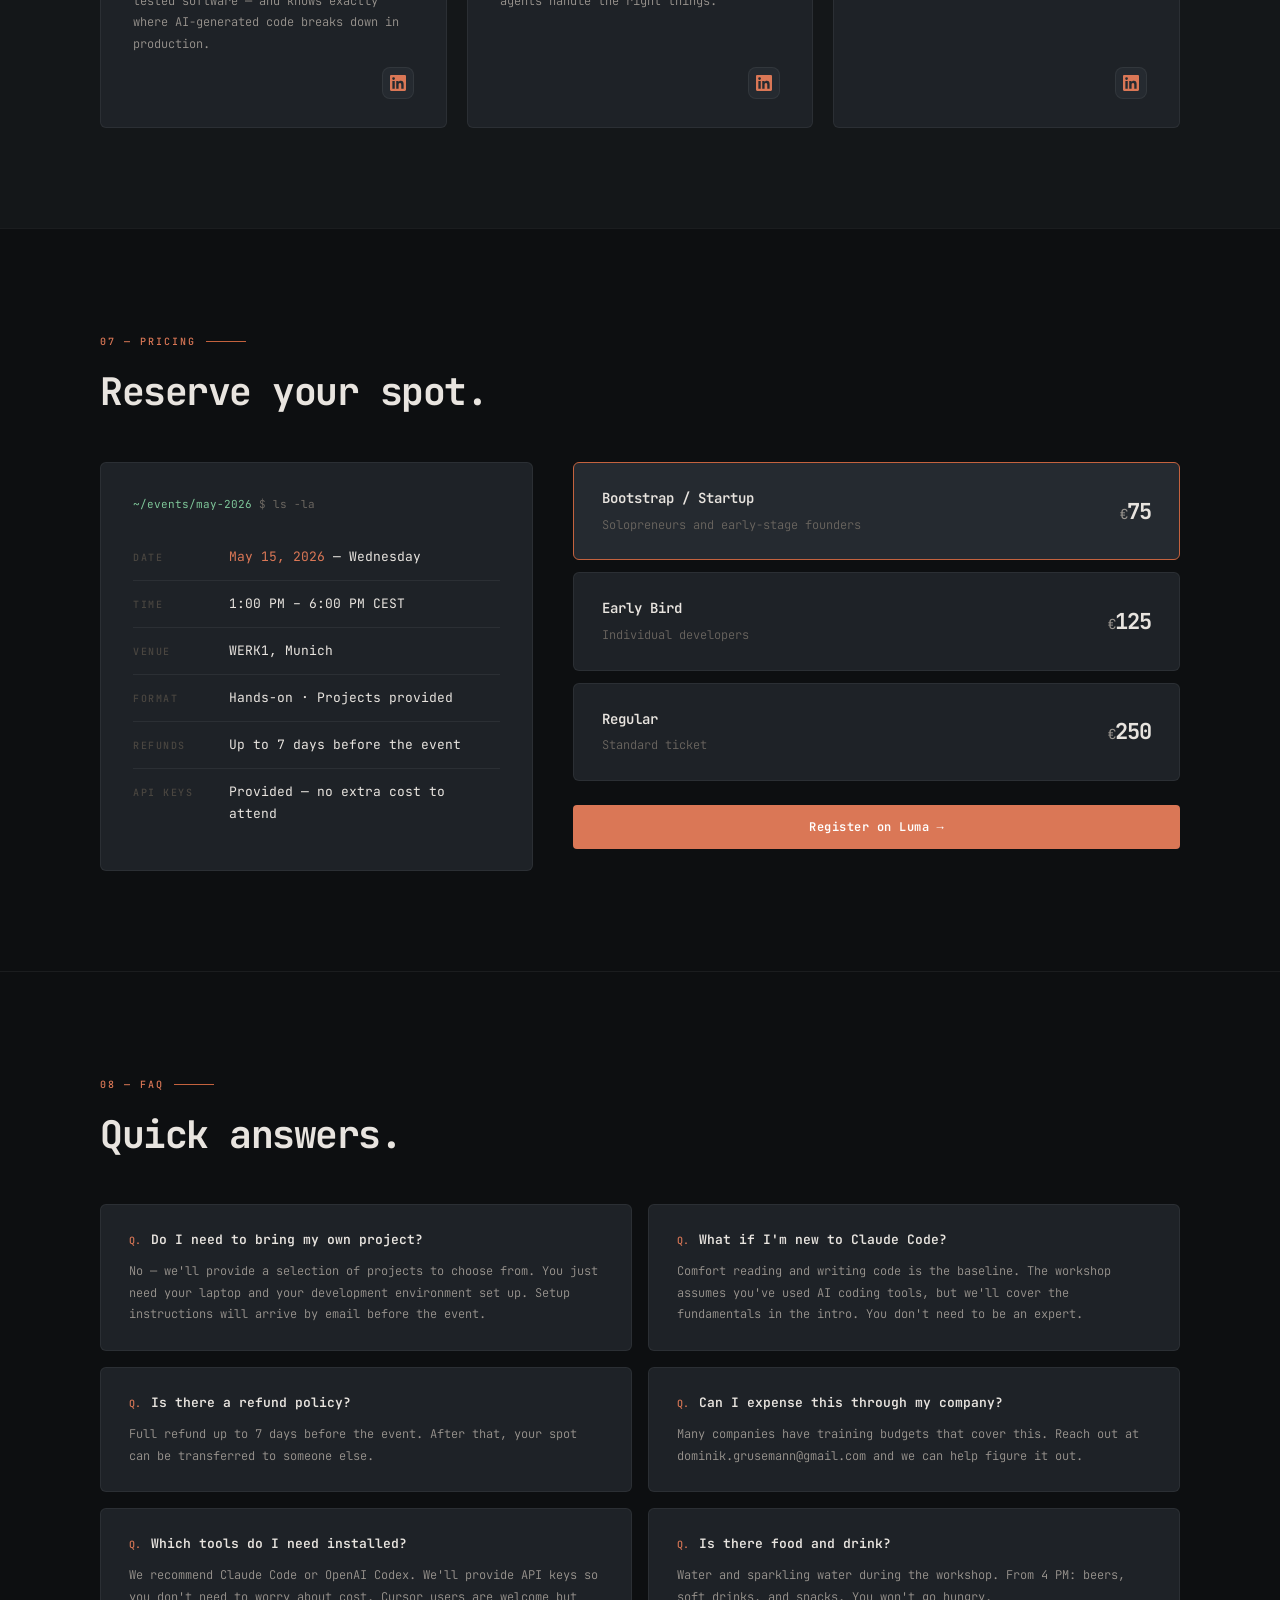
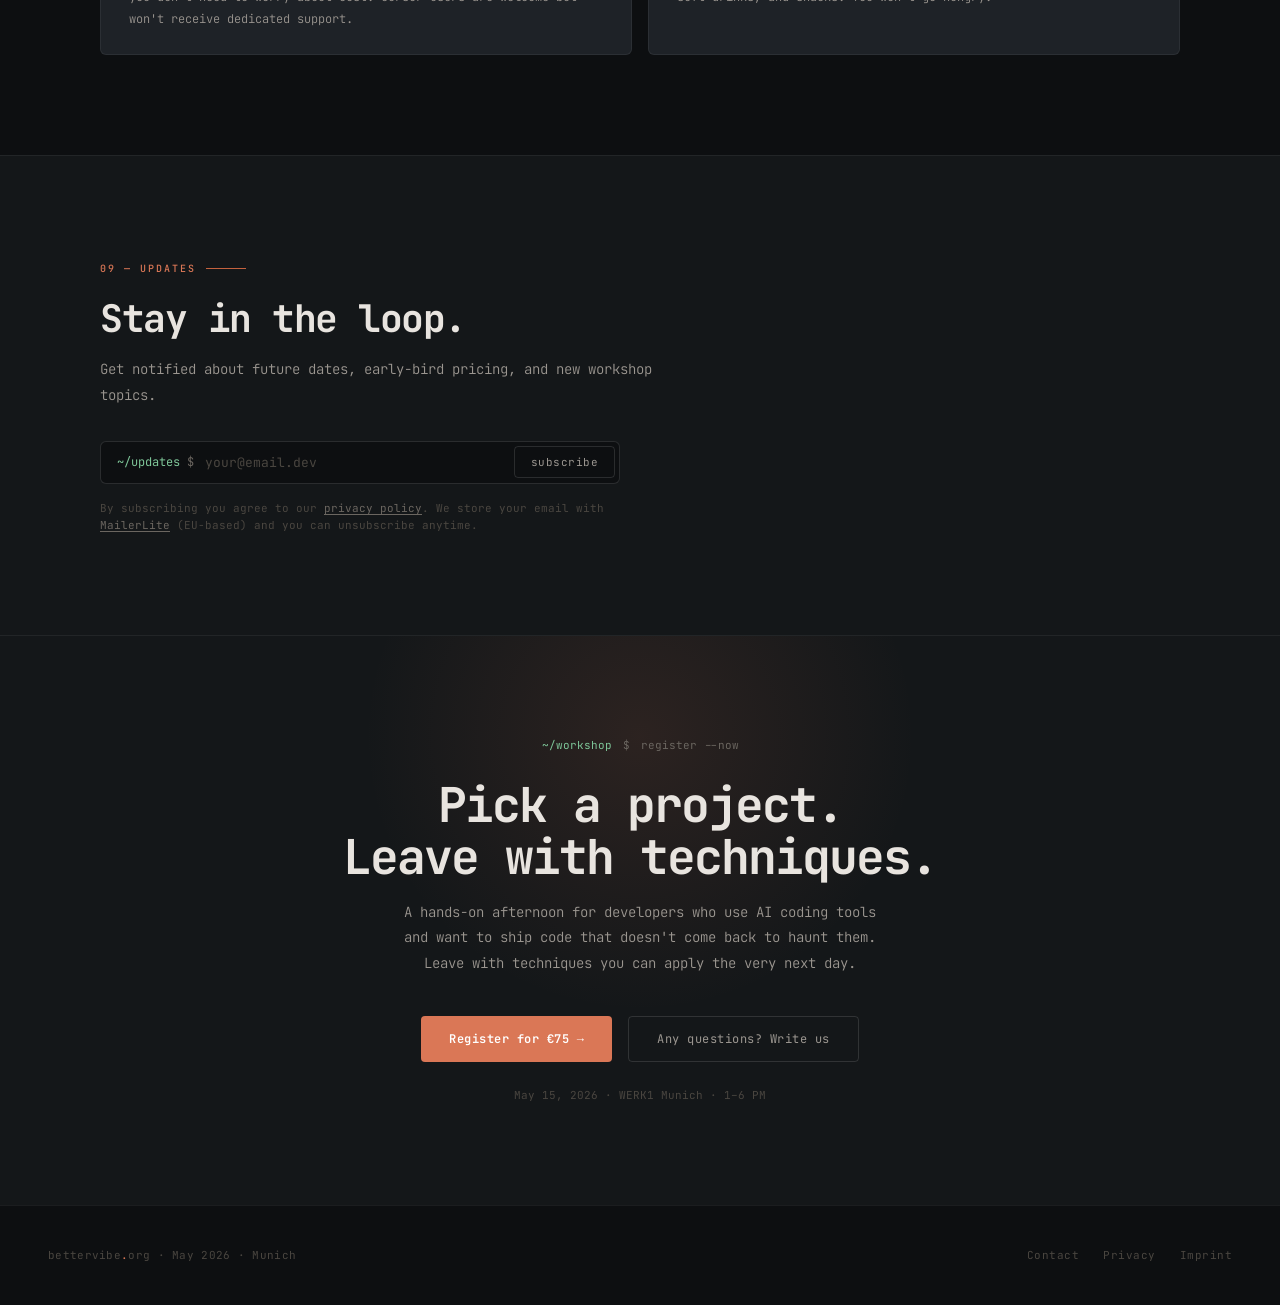
==== commit ed3faa69: "feat: add email newsletter signup section with mailerlite integration Add "Stay in the loop" section" ====
--- a/index.html
+++ b/index.html
@@ -622,6 +622,71 @@
   }
 
   /* ────────────────────────────────────────────
+     09 · STAY IN THE LOOP
+  ──────────────────────────────────────────── */
+  #updates { background: var(--bg-secondary); }
+
+  .signup-form {
+    display: flex; align-items: center; gap: 0;
+    max-width: 520px;
+    background: var(--bg-primary);
+    border: 1px solid var(--border-strong);
+    border-radius: var(--radius);
+    padding: 4px 4px 4px 16px;
+    transition: border-color 0.2s var(--ease);
+  }
+  .signup-form:focus-within { border-color: var(--amber-dim); }
+
+  .signup-prompt {
+    font-size: 12px; color: var(--text-tertiary);
+    white-space: nowrap; flex-shrink: 0;
+  }
+  .signup-prompt .signup-path { color: var(--green); }
+
+  .signup-input-wrap {
+    display: flex; align-items: center;
+    flex: 1; gap: 4px; min-width: 0;
+  }
+  .signup-input {
+    flex: 1; min-width: 0;
+    background: transparent; border: none; outline: none;
+    font-family: var(--font); font-size: 13px;
+    color: var(--text-primary);
+    padding: 8px 4px;
+    caret-color: var(--amber);
+  }
+  .signup-input::placeholder { color: var(--text-muted); }
+
+  .signup-btn { flex-shrink: 0; padding: 8px 16px; font-size: 11px; }
+
+  .signup-feedback {
+    margin-top: 12px; font-size: 12px;
+    padding: 8px 12px; border-radius: var(--radius);
+    max-width: 520px; display: none;
+  }
+  .signup-feedback.success {
+    display: block;
+    color: var(--green);
+    background: rgba(126, 198, 153, 0.08);
+    border: 1px solid rgba(126, 198, 153, 0.2);
+  }
+  .signup-feedback.error {
+    display: block;
+    color: var(--red);
+    background: rgba(224, 108, 117, 0.08);
+    border: 1px solid rgba(224, 108, 117, 0.2);
+  }
+  .signup-consent {
+    font-size: 11px; color: var(--text-muted);
+    margin-top: 16px; max-width: 520px; line-height: 1.6;
+  }
+  .signup-consent a {
+    color: var(--text-tertiary);
+    text-decoration: underline; text-underline-offset: 2px;
+  }
+  .signup-consent a:hover { color: var(--amber); }
+
+  /* ────────────────────────────────────────────
      FOOTER
   ──────────────────────────────────────────── */
   footer {
@@ -684,6 +749,12 @@
     .event-details { padding: 24px; }
     .tier-card { padding: 20px; }
     .faq-item { padding: 20px; }
+    .signup-form {
+      flex-direction: column; align-items: stretch;
+      padding: 12px; gap: 8px;
+    }
+    .signup-prompt { display: none; }
+    .signup-btn { width: 100%; justify-content: center; }
     footer { padding: 24px 16px; }
   }
 </style>
@@ -1054,6 +1125,46 @@
 </section>
 
 <!-- ───────────────────────────────────────────
+     09 · STAY IN THE LOOP
+──────────────────────────────────────────── -->
+<section id="updates">
+  <div class="max-w">
+    <div class="section-label">09 — Updates</div>
+    <h2 class="section-title">Stay in the loop.</h2>
+    <p class="section-desc" style="margin-bottom: 32px;">
+      Get notified about future dates, early-bird pricing, and new workshop topics.
+    </p>
+
+    <form id="signup-form" class="signup-form" method="POST">
+      <div class="signup-prompt">
+        <span class="signup-path">~/updates</span>&nbsp;$&nbsp;
+      </div>
+      <div class="signup-input-wrap">
+        <input
+          type="email"
+          name="fields[email]"
+          class="signup-input"
+          placeholder="your@email.dev"
+          required
+          autocomplete="email"
+          aria-label="Email address"
+        >
+        <button type="submit" class="btn-ghost signup-btn">subscribe</button>
+      </div>
+      <input type="hidden" name="ml-submit" value="1">
+      <input type="hidden" name="anticsrf" value="true">
+    </form>
+
+    <div id="signup-feedback" class="signup-feedback"></div>
+
+    <p class="signup-consent">
+      By subscribing you agree to our <a href="/privacy.html">privacy policy</a>.
+      We store your email with <a href="https://www.mailerlite.com" target="_blank" rel="noopener">MailerLite</a> (EU-based) and you can unsubscribe anytime.
+    </p>
+  </div>
+</section>
+
+<!-- ───────────────────────────────────────────
      10 · FINAL CTA
 ──────────────────────────────────────────── -->
 <section id="final-cta">
@@ -1088,5 +1199,43 @@
   </div>
 </footer>
 
+<script>
+(function() {
+  var form = document.getElementById('signup-form');
+  var feedback = document.getElementById('signup-feedback');
+  if (!form) return;
+
+  form.addEventListener('submit', function(e) {
+    e.preventDefault();
+    var email = form.querySelector('[name="fields[email]"]');
+    if (!email.value || !email.validity.valid) {
+      feedback.textContent = '→ please enter a valid email address';
+      feedback.className = 'signup-feedback error';
+      return;
+    }
+
+    var btn = form.querySelector('.signup-btn');
+    btn.textContent = 'sending…';
+    btn.disabled = true;
+
+    fetch('https://assets.mailerlite.com/jsonp/2239840/forms/183629273017354022/subscribe', {
+      method: 'POST',
+      body: new FormData(form)
+    }).then(function() {
+      feedback.textContent = '✓ subscribed — you\'re on the list';
+      feedback.className = 'signup-feedback success';
+      form.reset();
+      btn.textContent = 'done ✓';
+    }).catch(function() {
+      feedback.textContent = '→ something went wrong — try again or email us';
+      feedback.className = 'signup-feedback error';
+      btn.textContent = 'subscribe';
+      btn.disabled = false;
+    });
+  });
+
+  fetch('https://assets.mailerlite.com/jsonp/2239840/forms/183629273017354022/takel');
+})();
+</script>
 </body>
 </html>
